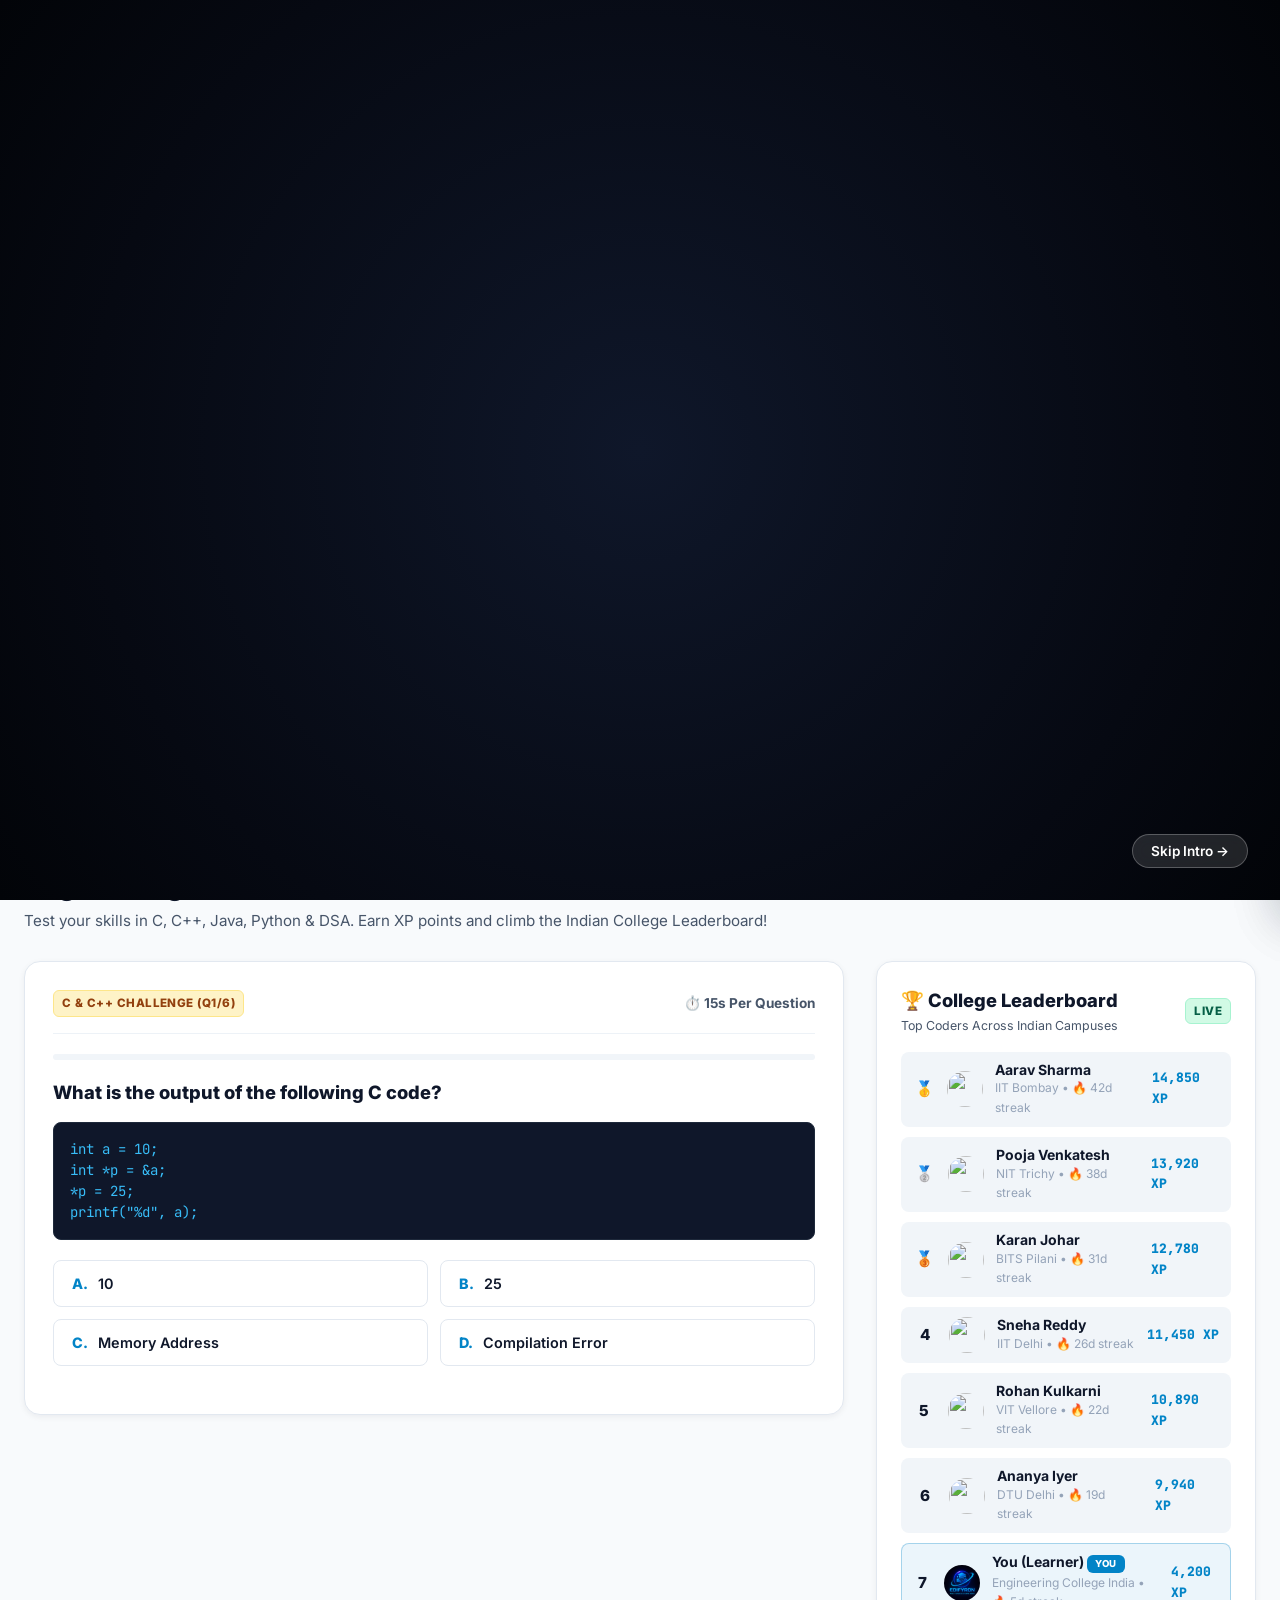
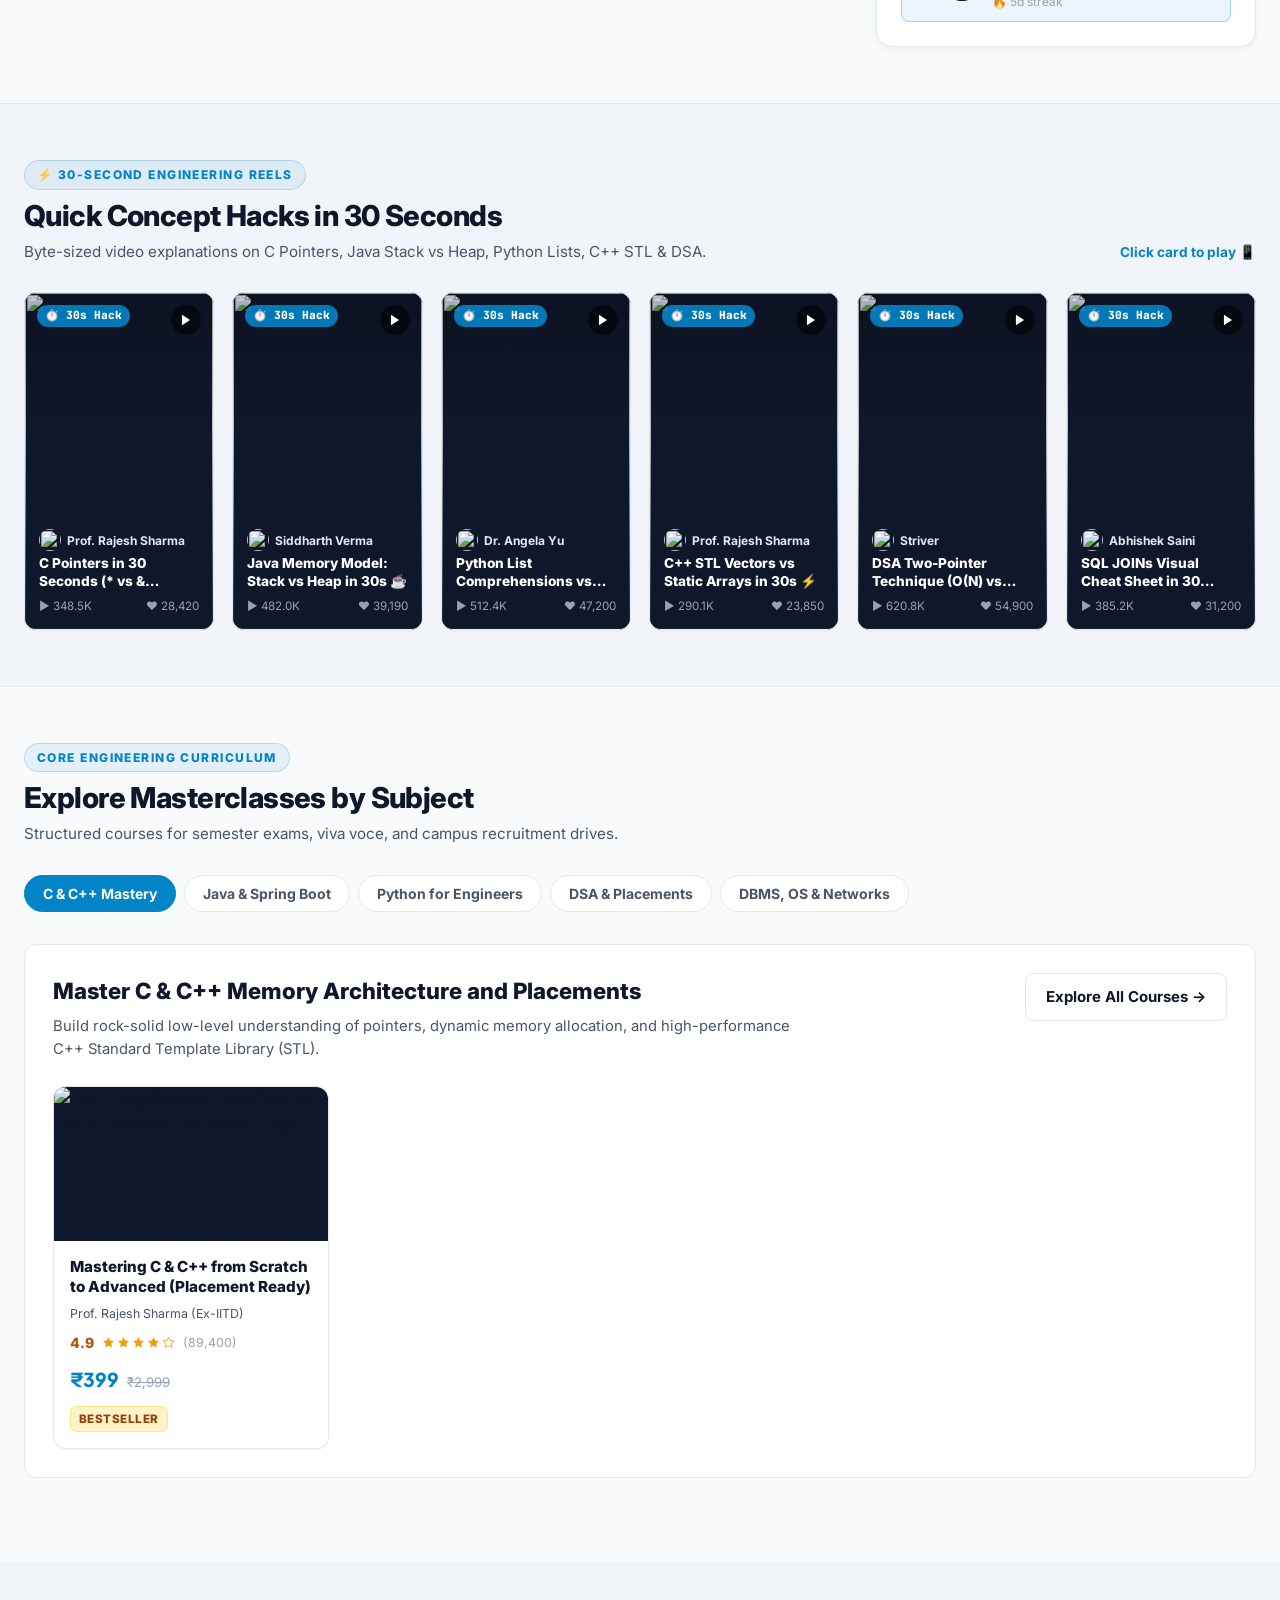
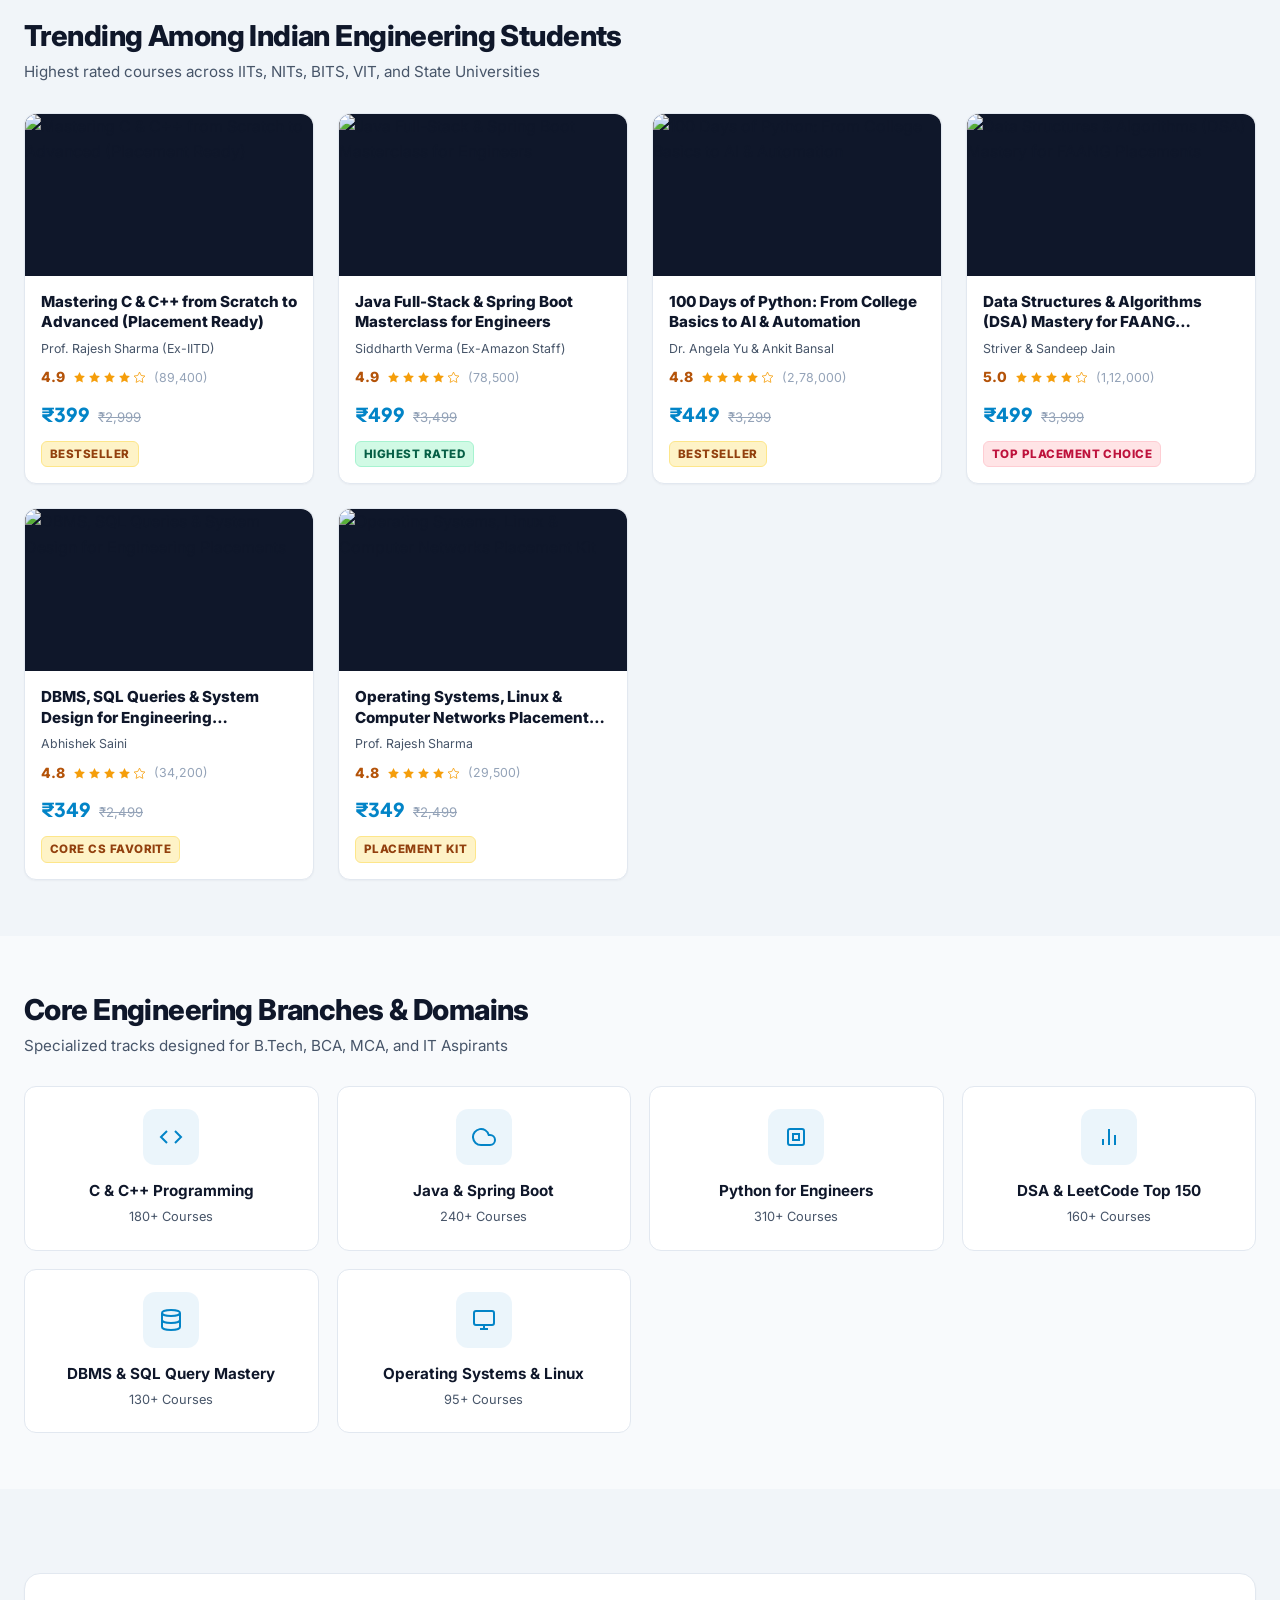
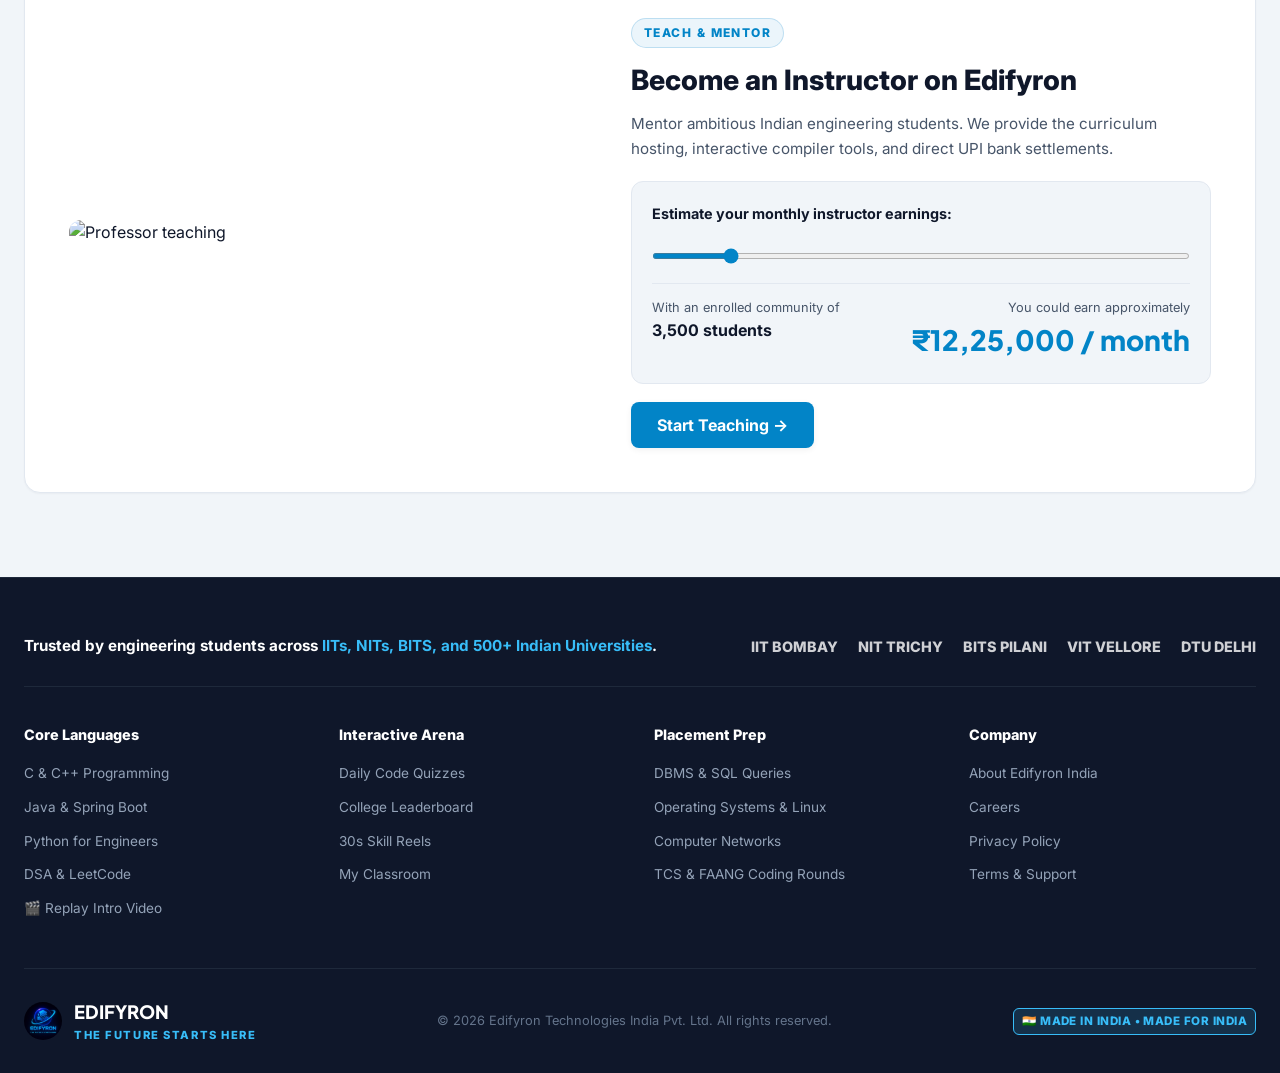
==== index.html @ 665a1222 "Initial commit: Edifyron - The Future Starts Here (Made in India)" ====
<!DOCTYPE html>
<html lang="en" data-theme="light">
<head>
  <meta charset="UTF-8">
  <meta name="viewport" content="width=device-width, initial-scale=1.0">
  <title>Edifyron - THE FUTURE STARTS HERE | India's Engineering Learning Platform</title>
  <meta name="description" content="Edifyron - Master Python, Java, C, C++, Data Structures & Algorithms, and Core CS for campus placements. THE FUTURE STARTS HERE. MADE IN INDIA - MADE FOR INDIA.">
  <link rel="icon" type="image/jpeg" href="assets/edifyron-logo.jpg">
  
  <!-- CSS Stylesheets -->
  <link rel="stylesheet" href="css/styles.css">
  <link rel="stylesheet" href="css/navbar.css">
  <link rel="stylesheet" href="css/courses.css">
</head>
<body>

  <!-- ==========================================================================
       TWO-PHASE CINEMATIC BRAND MOTION INTRO SCREEN
       Phase 1: EDIFYRON + THE FUTURE STARTS HERE
       Phase 2: MADE IN INDIA — MADE FOR INDIA (with Tricolor Aura & Chakra)
       ========================================================================== -->
  <div class="brand-motion-intro" id="brandMotionIntro">
    <div class="intro-stage-container">
      
      <!-- Phase 1: Cosmic Brand Logo Reveal (0s - 2.8s) -->
      <div class="phase-1-wrapper">
        <div class="motion-logo-sphere">
          <img src="assets/edifyron-logo.jpg" alt="Edifyron Logo" class="motion-logo-img">
        </div>
        <div class="motion-brand-text">EDIFYRON</div>
        <div class="motion-tagline">THE FUTURE STARTS HERE</div>
      </div>

      <!-- Phase 2: MADE IN INDIA - MADE FOR INDIA (2.8s - 5.5s) -->
      <div class="phase-2-wrapper">
        <div class="india-chakra-ring">
          <span class="india-flag-badge">🇮🇳</span>
        </div>
        <div class="made-in-india-title">MADE IN INDIA</div>
        <div class="made-for-india-subtitle">MADE FOR INDIA</div>
      </div>

    </div>

    <!-- Skip Button -->
    <button class="skip-intro-btn" id="skipIntroBtn">Skip Intro &rarr;</button>
  </div>

  <!-- Top Announcement Promo Bar -->
  <div class="top-promo-bar" id="topPromoBar">
    <span>🇮🇳 <strong>Engineering Student Special:</strong> Flat 50% Off on all C, C++, Java, Python &amp; DSA tracks! Code:</span>
    <span class="promo-code-pill">FUTURE50</span>
    <button class="replay-intro-btn btn-ghost btn-sm" style="color: #ffffff; font-weight: 800; text-decoration: underline; margin-left: 8px;">🎬 Replay Intro</button>
    <button class="top-promo-close" onclick="document.getElementById('topPromoBar').style.display='none'">&times;</button>
  </div>

  <!-- Header & Navigation -->
  <header class="edifyron-header">
    <div class="navbar container">
      <!-- Brand Logo & Down Tagline -->
      <a href="index.html" class="brand-logo-wrapper">
        <img src="assets/edifyron-logo.jpg" alt="Edifyron Logo" class="brand-logo-img">
        <div class="brand-text-block">
          <span class="brand-name">Edify<span>ron</span></span>
          <span class="brand-down-tagline">THE FUTURE STARTS HERE</span>
        </div>
      </a>

      <!-- Categories Mega-Menu Trigger -->
      <div class="nav-categories-wrapper">
        <button class="categories-btn btn-ghost" id="categoriesBtn">
          <span>Subjects</span>
          <svg width="14" height="14" viewBox="0 0 24 24" fill="none" stroke="currentColor" stroke-width="2"><polyline points="6 9 12 15 18 9"></polyline></svg>
        </button>

        <div class="mega-menu-dropdown" id="megaMenuDropdown">
          <ul class="mega-menu-categories-list" id="megaMenuCategoriesList"></ul>
          <div class="mega-menu-subcategories-panel" id="megaMenuSubcategoriesPanel"></div>
        </div>
      </div>

      <!-- Smart Live Search Bar -->
      <div class="nav-search-container">
        <form id="globalSearchForm">
          <div class="search-input-wrapper">
            <svg class="search-icon-svg" width="18" height="18" viewBox="0 0 24 24" fill="none" stroke="currentColor" stroke-width="2"><circle cx="11" cy="11" r="8"></circle><line x1="21" y1="21" x2="16.65" y2="16.65"></line></svg>
            <input type="text" id="globalSearchInput" class="search-input" placeholder="Search Python, Java, C, C++, DSA, DBMS, Placements..." autocomplete="off">
            <span class="search-kbd-shortcut">/</span>
          </div>
        </form>

        <div class="search-autocomplete-dropdown" id="searchAutocompleteDropdown"></div>
      </div>

      <!-- Nav Links & Quick Actions -->
      <div class="nav-actions">
        <a href="#arenaSection" class="nav-link" style="color: var(--primary); font-weight: 700;">🎮 Quiz Arena</a>
        <a href="#skillReelsSection" class="nav-link">⚡ 30s Reels</a>
        <a href="courses.html" class="nav-link">All Courses</a>
        <a href="player.html?id=c1" class="nav-link" title="My Learning Portal">My Learning</a>

        <!-- Wishlist Trigger -->
        <div class="action-btn-wrapper">
          <button class="nav-icon-btn" id="wishlistNavBtn" aria-label="View Wishlist">
            <svg width="19" height="19" viewBox="0 0 24 24" fill="none" stroke="currentColor" stroke-width="2"><path d="M20.84 4.61a5.5 5.5 0 0 0-7.78 0L12 5.67l-1.06-1.06a5.5 5.5 0 0 0-7.78 7.78l1.06 1.06L12 21.23l7.78-7.78 1.06-1.06a5.5 5.5 0 0 0 0-7.78z"></path></svg>
            <span class="counter-badge" id="wishlistCountBadge" style="display: none;">0</span>
          </button>
        </div>

        <!-- Cart Trigger -->
        <div class="action-btn-wrapper">
          <button class="nav-icon-btn" id="cartNavBtn" aria-label="View Cart">
            <svg width="19" height="19" viewBox="0 0 24 24" fill="none" stroke="currentColor" stroke-width="2"><circle cx="9" cy="21" r="1"></circle><circle cx="20" cy="21" r="1"></circle><path d="M1 1h4l2.68 13.39a2 2 0 0 0 2 1.61h9.72a2 2 0 0 0 2-1.61L23 6H6"></path></svg>
            <span class="counter-badge" id="cartCountBadge" style="display: none;">0</span>
          </button>
        </div>

        <!-- Theme Toggle -->
        <button class="nav-icon-btn" id="themeToggleBtn" aria-label="Toggle theme">
          <svg width="19" height="19" viewBox="0 0 24 24" fill="none" stroke="currentColor" stroke-width="2"><path d="M21 12.79A9 9 0 1 1 11.21 3 7 7 0 0 0 21 12.79z"></path></svg>
        </button>

        <!-- User Avatar -->
        <a href="player.html?id=c1" class="nav-avatar-btn" title="Learner Profile">
          <span>ER</span>
        </a>
      </div>
    </div>
  </header>

  <!-- Slide-out Drawers -->
  <div class="drawer-backdrop" id="drawerBackdrop"></div>
  <aside class="slide-drawer" id="cartDrawer">
    <div class="drawer-header">
      <h3 class="drawer-title">Shopping Cart (₹ INR)</h3>
      <button class="drawer-close-btn btn-ghost">&times;</button>
    </div>
    <div class="drawer-body" id="cartDrawerBody"></div>
    <div class="drawer-footer" id="cartDrawerFooter"></div>
  </aside>

  <aside class="slide-drawer" id="wishlistDrawer">
    <div class="drawer-header">
      <h3 class="drawer-title">Saved Wishlist</h3>
      <button class="drawer-close-btn btn-ghost">&times;</button>
    </div>
    <div class="drawer-body" id="wishlistDrawerBody"></div>
  </aside>

  <!-- Main Content Area -->
  <main>
    <!-- Hero Slider (Engineering Focus) -->
    <section class="hero-wrapper">
      <div class="container">
        <div class="hero-slider-container">
          
          <!-- Slide 1: Engineering Placement Flagship -->
          <div class="hero-slide active" style="background-image: url('https://images.unsplash.com/photo-1515879218367-8466d910aaa4?w=1400&auto=format&fit=crop&q=80');">
            <div class="hero-overlay"></div>
            <div class="hero-content-box">
              <div class="hero-tagline-lead">
                <span>🇮🇳</span>
                <span>MADE IN INDIA &bull; THE FUTURE STARTS HERE</span>
              </div>
              <h1 class="hero-title">Master <span>C, C++, Java &amp; Python</span> for Campus Placements</h1>
              <p class="hero-desc">Built specifically for Indian engineering students (B.Tech / BCA / MCA). Crack top product companies and service firms with deep conceptual clarity.</p>
              <div class="hero-actions">
                <a href="#skillTabsSection" class="btn btn-primary btn-lg">Explore Masterclasses (from ₹349)</a>
                <a href="#arenaSection" class="btn btn-outline btn-lg">Play Code Quizzes</a>
              </div>
            </div>
          </div>

          <!-- Slide 2: DSA & LeetCode -->
          <div class="hero-slide" style="background-image: url('https://images.unsplash.com/photo-1509228468518-180dd4864904?w=1400&auto=format&fit=crop&q=80');">
            <div class="hero-overlay"></div>
            <div class="hero-content-box">
              <div class="hero-tagline-lead">
                <span>⚡</span>
                <span>DATA STRUCTURES &amp; ALGORITHMS</span>
              </div>
              <h2 class="hero-title">Crack <span>DSA Coding Rounds</span> with LeetCode Top 150</h2>
              <p class="hero-desc">Master Two Pointers, Dynamic Programming, Trees &amp; Graphs in C++ and Java with step-by-step visualizations.</p>
              <div class="hero-actions">
                <a href="course-details.html?id=c4" class="btn btn-primary btn-lg">View DSA Masterclass &rarr;</a>
                <a href="courses.html?category=dsa-placements" class="btn btn-outline btn-lg">All DSA Tracks</a>
              </div>
            </div>
          </div>

          <!-- Slide 3: Java & Spring Boot -->
          <div class="hero-slide" style="background-image: url('https://images.unsplash.com/photo-1517694712202-14dd9538aa97?w=1400&auto=format&fit=crop&q=80');">
            <div class="hero-overlay"></div>
            <div class="hero-content-box">
              <div class="hero-tagline-lead">
                <span>☕</span>
                <span>ENTERPRISE BACKEND ENGINEERING</span>
              </div>
              <h2 class="hero-title">Build High-Scale <span>Java &amp; Spring Boot</span> Systems</h2>
              <p class="hero-desc">JVM architecture, multithreading, REST APIs, JPA and Microservices for backend developer placement drives.</p>
              <div class="hero-actions">
                <a href="course-details.html?id=c2" class="btn btn-primary btn-lg">Java Masterclass &rarr;</a>
                <a href="courses.html?category=programming" class="btn btn-outline btn-lg">All Programming</a>
              </div>
            </div>
          </div>

          <!-- Navigation Controls -->
          <button class="slider-btn prev" id="heroPrevBtn" aria-label="Previous Slide">
            <svg width="20" height="20" viewBox="0 0 24 24" fill="none" stroke="currentColor" stroke-width="2.5"><polyline points="15 18 9 12 15 6"></polyline></svg>
          </button>
          <button class="slider-btn next" id="heroNextBtn" aria-label="Next Slide">
            <svg width="20" height="20" viewBox="0 0 24 24" fill="none" stroke="currentColor" stroke-width="2.5"><polyline points="9 18 15 12 9 6"></polyline></svg>
          </button>

          <div class="hero-slider-dots" id="heroSliderDots"></div>
        </div>
      </div>
    </section>

    <!-- Stats Counter Strip -->
    <section class="stats-strip">
      <div class="container">
        <div class="stats-grid">
          <div>
            <div class="stat-number">500+</div>
            <div class="stat-label">Indian Engineering Colleges</div>
          </div>
          <div>
            <div class="stat-number">2.5M+</div>
            <div class="stat-label">B.Tech Students Learning</div>
          </div>
          <div>
            <div class="stat-number">₹349</div>
            <div class="stat-label">Affordable Student Pricing</div>
          </div>
          <div>
            <div class="stat-number">96%</div>
            <div class="stat-label">Placement Technical Clear Rate</div>
          </div>
        </div>
      </div>
    </section>

    <!-- ==========================================================================
         INTERACTIVE CODE ARENA: QUIZZES & LIVE COLLEGE LEADERBOARD
         ========================================================================== -->
    <section class="section" id="arenaSection">
      <div class="container">
        <div class="section-heading-group">
          <div class="brand-tagline-badge">🎮 Interactive Code Arena</div>
          <h2 class="section-title" style="margin-top: 8px;">Engineering Quizzes &amp; Live Leaderboard</h2>
          <p class="section-subtitle">Test your skills in C, C++, Java, Python &amp; DSA. Earn XP points and climb the Indian College Leaderboard!</p>
        </div>

        <div class="arena-grid-split">
          <!-- Left: Interactive Quiz Card -->
          <div class="quiz-card-box">
            <div class="quiz-header-strip">
              <span class="badge badge-bestseller" id="quizTopicBadge">C &amp; C++ Challenge</span>
              <div style="font-size: 0.85rem; font-weight: 700; color: var(--text-secondary);">
                ⏱️ 15s Per Question
              </div>
            </div>

            <!-- 15-Second Timer Bar -->
            <div class="quiz-timer-bar-track">
              <div class="quiz-timer-bar-fill" id="quizTimerBarFill"></div>
            </div>

            <h3 class="quiz-question-title" id="quizQuestionTitle">Loading question...</h3>
            
            <pre class="quiz-code-block" id="quizCodeBlock" style="display: none;"></pre>

            <div class="quiz-options-grid" id="quizOptionsGrid"></div>

            <div class="quiz-feedback-box" id="quizFeedbackBox"></div>

            <button class="btn btn-primary" id="quizNextBtn" style="display: none; width: 100%;">
              Next Challenge Question &rarr;
            </button>
          </div>

          <!-- Right: College Leaderboard -->
          <div class="leaderboard-card-box">
            <div class="leaderboard-header">
              <div>
                <h3 style="font-size: 1.15rem; font-weight: 800;">🏆 College Leaderboard</h3>
                <div style="font-size: 0.775rem; color: var(--text-secondary);">Top Coders Across Indian Campuses</div>
              </div>
              <span class="badge badge-highest-rated">LIVE</span>
            </div>

            <ul class="leaderboard-list" id="collegeLeaderboardList"></ul>
          </div>
        </div>
      </div>
    </section>

    <!-- ==========================================================================
         30-SECOND ENGINEERING SKILL REELS & SHORTS
         ========================================================================== -->
    <section class="section reels-section-wrapper" id="skillReelsSection">
      <div class="container">
        <div class="section-heading-group" style="display: flex; justify-content: space-between; align-items: flex-end; flex-wrap: wrap; gap: 16px;">
          <div>
            <div class="brand-tagline-badge">⚡ 30-Second Engineering Reels</div>
            <h2 class="section-title" style="margin-top: 8px;">Quick Concept Hacks in 30 Seconds</h2>
            <p class="section-subtitle">Byte-sized video explanations on C Pointers, Java Stack vs Heap, Python Lists, C++ STL &amp; DSA.</p>
          </div>
          <span style="font-size: 0.85rem; color: var(--primary); font-weight: 700;">Click card to play 📱</span>
        </div>

        <div class="reels-grid-track" id="skillReelsGrid"></div>
      </div>
    </section>

    <!-- Tabbed Engineering Courses Section -->
    <section class="section" id="skillTabsSection">
      <div class="container">
        <div class="section-heading-group">
          <div class="brand-tagline-badge">Core Engineering Curriculum</div>
          <h2 class="section-title" style="margin-top: 8px;">Explore Masterclasses by Subject</h2>
          <p class="section-subtitle">Structured courses for semester exams, viva voce, and campus recruitment drives.</p>
        </div>

        <!-- Subject Tabs -->
        <nav class="skills-tab-nav" aria-label="Subject Topics">
          <button class="skill-tab-btn active" data-skill="c-cpp">C &amp; C++ Mastery</button>
          <button class="skill-tab-btn" data-skill="java">Java &amp; Spring Boot</button>
          <button class="skill-tab-btn" data-skill="python">Python for Engineers</button>
          <button class="skill-tab-btn" data-skill="dsa">DSA &amp; Placements</button>
          <button class="skill-tab-btn" data-skill="core-cs">DBMS, OS &amp; Networks</button>
        </nav>

        <!-- Subject Box Container -->
        <div class="skill-box-info">
          <div class="skill-box-header">
            <div>
              <h3 class="skill-box-title" id="skillBoxTitle">Master C &amp; C++ Memory Architecture</h3>
              <p class="skill-box-desc" id="skillBoxDesc">Build rock-solid low-level understanding of pointers, dynamic memory allocation, and STL.</p>
            </div>
            <a href="courses.html?q=c-cpp" class="btn btn-outline" id="skillExploreBtn">Explore All Courses &rarr;</a>
          </div>

          <div class="courses-carousel-track" id="tabCoursesGrid"></div>
        </div>
      </div>
    </section>

    <!-- Top Recommendations Grid -->
    <section class="section" style="background-color: var(--bg-subtle);">
      <div class="container">
        <div class="section-heading-group">
          <h2 class="section-title">Trending Among Indian Engineering Students</h2>
          <p class="section-subtitle">Highest rated courses across IITs, NITs, BITS, VIT, and State Universities</p>
        </div>
        <div class="courses-carousel-track" id="studentsViewingGrid"></div>
      </div>
    </section>

    <!-- Bento Categories Section -->
    <section class="section">
      <div class="container">
        <div class="section-heading-group">
          <h2 class="section-title">Core Engineering Branches &amp; Domains</h2>
          <p class="section-subtitle">Specialized tracks designed for B.Tech, BCA, MCA, and IT Aspirants</p>
        </div>
        <div class="category-bento-grid" id="topCategoriesBentoGrid"></div>
      </div>
    </section>

    <!-- Teach on Edifyron & INR Earnings Calculator -->
    <section class="section" id="teachSection" style="background-color: var(--bg-subtle);">
      <div class="container">
        <div class="cta-banner">
          <div class="cta-banner-image">
            <img src="https://images.unsplash.com/photo-1573496359142-b8d87734a5a2?w=600&auto=format&fit=crop&q=80" alt="Professor teaching">
          </div>
          <div class="cta-banner-content">
            <div class="brand-tagline-badge" style="margin-bottom: 10px;">Teach &amp; Mentor</div>
            <h2 class="cta-banner-title">Become an Instructor on Edifyron</h2>
            <p class="cta-banner-desc">Mentor ambitious Indian engineering students. We provide the curriculum hosting, interactive compiler tools, and direct UPI bank settlements.</p>
            
            <div class="earnings-calc-box">
              <div style="font-weight: 700; font-size: 0.9rem;">Estimate your monthly instructor earnings:</div>
              <div class="calc-range-wrapper">
                <input type="range" id="studentsCountSlider" class="calc-slider" min="100" max="25000" step="100" value="3500">
              </div>
              <div class="calc-result-display">
                <div>
                  <div style="font-size: 0.8rem; color: var(--text-secondary);">With an enrolled community of</div>
                  <strong id="studentsCountDisplay" style="font-size: 1rem; color: var(--text-main);">3,500 students</strong>
                </div>
                <div style="text-align: right;">
                  <div style="font-size: 0.8rem; color: var(--text-secondary);">You could earn approximately</div>
                  <div class="calc-amount" id="monthlyEarningsDisplay">₹12,25,000 / mo</div>
                </div>
              </div>
            </div>

            <button class="btn btn-primary btn-lg" style="margin-top: 18px;" onclick="store.showToast('Instructor application portal opened! Welcome to Edifyron.', 'success')">Start Teaching &rarr;</button>
          </div>
        </div>
      </div>
    </section>
  </main>

  <!-- ==========================================================================
       FULLSCREEN 9:16 SHORTS VIEWER MODAL
       ========================================================================== -->
  <div class="reel-viewer-modal" id="reelViewerModal">
    <div class="reel-player-container-916">
      <video id="fullscreenReelVideo" class="reel-video-element" loop playsinline></video>

      <!-- Top Overlay Controls -->
      <div style="position: absolute; top: 14px; left: 14px; right: 14px; display: flex; justify-content: space-between; align-items: center; z-index: 10;">
        <span class="badge" style="background: rgba(2, 132, 199, 0.7); color: #ffffff;">⚡ 30s Engineering Hack</span>
        <div style="display: flex; gap: 8px;">
          <button class="btn-ghost" id="reelMuteBtn" style="color: #ffffff; background: rgba(0,0,0,0.5); width: 34px; height: 34px; border-radius: var(--radius-full); display: flex; align-items: center; justify-content: center;">
            <svg width="16" height="16" viewBox="0 0 24 24" fill="none" stroke="currentColor" stroke-width="2"><polygon points="11 5 6 9 2 9 2 15 6 15 11 19 11 5"></polygon><path d="M19.07 4.93a10 10 0 0 1 0 14.14M15.54 8.46a5 5 0 0 1 0 7.07"></path></svg>
          </button>
          <button class="btn-ghost" id="closeReelModalBtn" style="color: #ffffff; background: rgba(0,0,0,0.5); width: 34px; height: 34px; border-radius: var(--radius-full); font-size: 1.3rem; line-height: 1;">&times;</button>
        </div>
      </div>

      <!-- Right Action Rail -->
      <div class="reel-actions-rail">
        <button class="reel-action-btn" id="reelLikeBtn">
          <svg width="20" height="20" viewBox="0 0 24 24" fill="currentColor"><path d="M20.84 4.61a5.5 5.5 0 0 0-7.78 0L12 5.67l-1.06-1.06a5.5 5.5 0 0 0-7.78 7.78l1.06 1.06L12 21.23l7.78-7.78 1.06-1.06a5.5 5.5 0 0 0 0-7.78z"></path></svg>
          <span class="reel-action-label" id="reelLikesCountDisplay">28.4K</span>
        </button>

        <button class="reel-action-btn" onclick="navigator.clipboard.writeText(window.location.href); store.showToast('Reel link copied!', 'success');">
          <svg width="18" height="18" viewBox="0 0 24 24" fill="none" stroke="currentColor" stroke-width="2"><circle cx="18" cy="5" r="3"></circle><circle cx="6" cy="12" r="3"></circle><circle cx="18" cy="19" r="3"></circle><line x1="8.59" y1="13.51" x2="15.42" y2="17.49"></line><line x1="15.41" y1="6.51" x2="8.59" y2="10.49"></line></svg>
          <span class="reel-action-label">Share</span>
        </button>
      </div>

      <!-- Bottom Info Overlay -->
      <div class="reel-card-info-bottom" style="padding: 16px; z-index: 10; background: linear-gradient(0deg, rgba(0,0,0,0.9) 0%, transparent 100%);">
        <div class="reel-creator-strip" style="margin-bottom: 4px;">
          <img src="" id="modalReelCreatorAvatar" class="reel-creator-pic" alt="">
          <div>
            <div id="modalReelCreatorName" style="font-weight: 800; font-size: 0.8rem; color: #ffffff;">Instructor</div>
            <div id="modalReelCreatorHandle" style="font-size: 0.7rem; color: #38bdf8;">@handle</div>
          </div>
        </div>
        <h3 id="modalReelTitle" style="font-size: 0.9rem; font-weight: 800; color: #ffffff; margin-bottom: 4px;"></h3>
        <p id="modalReelDesc" style="font-size: 0.775rem; color: #cbd5e1; line-height: 1.35; margin-bottom: 10px;"></p>
        
        <a href="" id="modalReelRelatedCourseBtn" class="btn btn-primary btn-sm" style="width: 100%;">
          🎓 View Full Masterclass &rarr;
        </a>
      </div>

      <!-- Up / Down Navigation Arrows -->
      <div class="reel-navigation-buttons">
        <button class="reel-nav-btn" id="prevReelBtn" title="Previous Reel (Up Arrow)">
          <svg width="20" height="20" viewBox="0 0 24 24" fill="none" stroke="currentColor" stroke-width="2.5"><polyline points="18 15 12 9 6 15"></polyline></svg>
        </button>
        <button class="reel-nav-btn" id="nextReelBtn" title="Next Reel (Down Arrow)">
          <svg width="20" height="20" viewBox="0 0 24 24" fill="none" stroke="currentColor" stroke-width="2.5"><polyline points="6 9 12 15 18 9"></polyline></svg>
        </button>
      </div>
    </div>
  </div>

  <!-- UPI Checkout Modal -->
  <div class="modal-overlay" id="checkoutModal">
    <div class="modal-card">
      <div class="modal-header">
        <h3 class="modal-title">Secure Checkout (UPI &amp; Cards)</h3>
        <button class="modal-close-btn">&times;</button>
      </div>
      <div class="modal-body">
        <div style="background-color: var(--bg-subtle); padding: 14px; border-radius: var(--radius-sm); border: 1px solid var(--border-color); margin-bottom: 16px;">
          <h4 style="font-size: 0.9rem; font-weight: 800; margin-bottom: 8px; color: var(--primary);">Order Summary (INR)</h4>
          <div id="checkoutModalItems"></div>
          <div id="checkoutModalTotal"></div>
        </div>

        <form id="checkoutForm">
          <div class="form-group">
            <label class="form-label">Payment Method</label>
            <div style="display: grid; grid-template-columns: repeat(3, 1fr); gap: 8px; margin-bottom: 12px;">
              <button type="button" class="btn btn-outline btn-sm active" style="border-color: var(--primary); background-color: var(--primary-light); color: var(--primary); font-weight: 800;">⚡ UPI (GPay/PhonePe)</button>
              <button type="button" class="btn btn-outline btn-sm">💳 Cards</button>
              <button type="button" class="btn btn-outline btn-sm">🏦 NetBanking</button>
            </div>
          </div>

          <div class="form-group">
            <label class="form-label" for="upiIdInput">UPI ID / VPA</label>
            <input type="text" id="upiIdInput" class="form-input" placeholder="e.g. yourname@okhdfcbank" required value="engineer@okaxis">
          </div>

          <button type="submit" class="btn btn-primary btn-lg" style="width: 100%;">
            Pay with UPI &amp; Enroll Immediately &rarr;
          </button>
        </form>
      </div>
    </div>
  </div>

  <!-- Footer with Official Brand Logo -->
  <footer class="edifyron-footer">
    <div class="container">
      <div class="footer-top-strip">
        <div style="font-weight: 700; font-size: 0.95rem;">
          Trusted by engineering students across <span style="color: #38bdf8;">IITs, NITs, BITS, and 500+ Indian Universities</span>.
        </div>
        <div style="display: flex; gap: 20px; opacity: 0.8; align-items: center; font-size: 0.9rem; font-weight: 800;">
          <span>IIT BOMBAY</span>
          <span>NIT TRICHY</span>
          <span>BITS PILANI</span>
          <span>VIT VELLORE</span>
          <span>DTU DELHI</span>
        </div>
      </div>

      <div class="footer-nav-grid">
        <div>
          <h4 class="footer-col-title">Core Languages</h4>
          <ul class="footer-links-list">
            <li><a href="courses.html?category=programming&sub=c-cpp" class="footer-link">C &amp; C++ Programming</a></li>
            <li><a href="courses.html?category=programming&sub=java" class="footer-link">Java &amp; Spring Boot</a></li>
            <li><a href="courses.html?category=programming&sub=python" class="footer-link">Python for Engineers</a></li>
            <li><a href="courses.html?category=dsa-placements" class="footer-link">DSA &amp; LeetCode</a></li>
            <li><a href="#" class="footer-link replay-intro-btn">🎬 Replay Intro Video</a></li>
          </ul>
        </div>

        <div>
          <h4 class="footer-col-title">Interactive Arena</h4>
          <ul class="footer-links-list">
            <li><a href="#arenaSection" class="footer-link">Daily Code Quizzes</a></li>
            <li><a href="#arenaSection" class="footer-link">College Leaderboard</a></li>
            <li><a href="#skillReelsSection" class="footer-link">30s Skill Reels</a></li>
            <li><a href="player.html?id=c1" class="footer-link">My Classroom</a></li>
          </ul>
        </div>

        <div>
          <h4 class="footer-col-title">Placement Prep</h4>
          <ul class="footer-links-list">
            <li><a href="courses.html?category=core-cs&sub=dbms" class="footer-link">DBMS &amp; SQL Queries</a></li>
            <li><a href="courses.html?category=core-cs&sub=os" class="footer-link">Operating Systems &amp; Linux</a></li>
            <li><a href="courses.html?category=core-cs" class="footer-link">Computer Networks</a></li>
            <li><a href="courses.html" class="footer-link">TCS &amp; FAANG Coding Rounds</a></li>
          </ul>
        </div>

        <div>
          <h4 class="footer-col-title">Company</h4>
          <ul class="footer-links-list">
            <li><a href="#" class="footer-link">About Edifyron India</a></li>
            <li><a href="#" class="footer-link">Careers</a></li>
            <li><a href="#" class="footer-link">Privacy Policy</a></li>
            <li><a href="#" class="footer-link">Terms &amp; Support</a></li>
          </ul>
        </div>
      </div>

      <div class="footer-bottom-bar">
        <div class="footer-logo-brand">
          <img src="assets/edifyron-logo.jpg" alt="Edifyron Logo" class="footer-logo-img">
          <div>
            <div style="font-size: 1.15rem; font-weight: 900; font-family: var(--font-heading);">EDIFYRON</div>
            <div class="footer-tagline">THE FUTURE STARTS HERE</div>
          </div>
        </div>

        <div class="footer-copyright">
          &copy; 2026 Edifyron Technologies India Pvt. Ltd. All rights reserved.
        </div>

        <div>
          <span class="badge" style="background: rgba(56, 189, 248, 0.15); border: 1px solid #38bdf8; color: #38bdf8;">🇮🇳 MADE IN INDIA &bull; MADE FOR INDIA</span>
        </div>
      </div>
    </div>
  </footer>

  <!-- Scripts -->
  <script src="js/data.js"></script>
  <script src="js/store.js"></script>
  <script src="js/app.js"></script>
</body>
</html>
---- css/styles.css ----
/* ==========================================================================
   EDIFYRON - CLEAN, BRIGHT & AESTHETIC DESIGN SYSTEM (ENGINEERING EDITION)
   Branding: Edifyron - "THE FUTURE STARTS HERE" & "MADE IN INDIA - MADE FOR INDIA"
   ========================================================================== */

@import url('https://fonts.googleapis.com/css2?family=Plus+Jakarta+Sans:wght@400;500;600;700;800;900&family=Inter:wght@300;400;500;600;700&family=JetBrains+Mono:wght@400;500;600;700&display=swap');

:root {
  /* Vibrant Electric Cyan & Royal Blue Accents Matching the Planetary Logo */
  --primary: #0284c7;
  --primary-hover: #0369a1;
  --primary-light: rgba(2, 132, 199, 0.08);
  --primary-dark: #075985;
  
  --brand-cyan: #00d2ff;
  --brand-blue: #2563eb;
  --brand-saffron: #ff9933;
  --brand-green: #138808;

  --accent-gold: #f59e0b;
  --accent-green: #10b981;
  --accent-red: #ef4444;

  /* Clean, Bright, Uncluttered Base */
  --bg-body: #f8fafc;
  --bg-surface: #ffffff;
  --bg-subtle: #f1f5f9;
  --bg-card: #ffffff;
  --bg-hover: #f8fafc;
  
  --border-color: #e2e8f0;
  --border-subtle: #edf2f7;
  --border-focus: #0284c7;

  --text-main: #0f172a;
  --text-secondary: #475569;
  --text-muted: #94a3b8;
  --text-inverse: #ffffff;

  /* Elevation & Shadows (Crisp & Subtle) */
  --shadow-xs: 0 1px 2px rgba(15, 23, 42, 0.04);
  --shadow-sm: 0 2px 6px rgba(15, 23, 42, 0.06);
  --shadow-md: 0 4px 16px rgba(15, 23, 42, 0.08);
  --shadow-lg: 0 12px 32px rgba(15, 23, 42, 0.1);
  --shadow-popover: 0 20px 48px rgba(15, 23, 42, 0.16);

  /* Radius & Spacing */
  --radius-xs: 6px;
  --radius-sm: 8px;
  --radius-md: 12px;
  --radius-lg: 16px;
  --radius-xl: 20px;
  --radius-full: 9999px;

  --max-width: 1280px;
  --header-height: 72px;
  --font-heading: 'Plus Jakarta Sans', -apple-system, sans-serif;
  --font-body: 'Inter', -apple-system, sans-serif;
  --font-mono: 'JetBrains Mono', monospace;

  --transition-fast: 150ms cubic-bezier(0.4, 0, 0.2, 1);
  --transition-normal: 250ms cubic-bezier(0.4, 0, 0.2, 1);
  --transition-bounce: 350ms cubic-bezier(0.34, 1.56, 0.64, 1);
}

/* Dark Mode Theme Option */
[data-theme="dark"] {
  --bg-body: #0b1120;
  --bg-surface: #0f172a;
  --bg-subtle: #1e293b;
  --bg-card: #0f172a;
  --bg-hover: #1e293b;

  --border-color: #334155;
  --border-subtle: #1e293b;
  --border-focus: #38bdf8;

  --text-main: #f8fafc;
  --text-secondary: #94a3b8;
  --text-muted: #64748b;
  --text-inverse: #020617;

  --primary: #38bdf8;
  --primary-hover: #7dd3fc;
  --primary-light: rgba(56, 189, 248, 0.12);
  --shadow-md: 0 4px 16px rgba(0, 0, 0, 0.4);
}

/* --- Base & Reset --- */
*, *::before, *::after {
  box-sizing: border-box;
  margin: 0;
  padding: 0;
}

html {
  font-size: 16px;
  scroll-behavior: smooth;
  -webkit-font-smoothing: antialiased;
}

body {
  font-family: var(--font-body);
  background-color: var(--bg-body);
  color: var(--text-main);
  line-height: 1.6;
  min-height: 100vh;
  overflow-x: hidden;
}

img, video, svg {
  display: block;
  max-width: 100%;
}

a {
  color: inherit;
  text-decoration: none;
  transition: color var(--transition-fast);
}

button, input, select, textarea {
  font-family: inherit;
  font-size: inherit;
  color: inherit;
  border: none;
  background: none;
  outline: none;
}

button { cursor: pointer; }

/* --- Containers & Sections (Neat, Airy & Clutter-Free) --- */
.container {
  max-width: var(--max-width);
  margin-left: auto;
  margin-right: auto;
  padding-left: 24px;
  padding-right: 24px;
}

.section {
  padding: 56px 0;
}

.section-heading-group {
  margin-bottom: 28px;
}

.section-title {
  font-size: 1.8rem;
  font-weight: 800;
  letter-spacing: -0.02em;
  color: var(--text-main);
  line-height: 1.25;
}

.section-subtitle {
  font-size: 0.95rem;
  color: var(--text-secondary);
  margin-top: 6px;
}

.brand-tagline-badge {
  display: inline-flex;
  align-items: center;
  gap: 8px;
  background-color: var(--primary-light);
  border: 1px solid rgba(2, 132, 199, 0.2);
  color: var(--primary);
  font-weight: 800;
  font-size: 0.75rem;
  letter-spacing: 0.12em;
  text-transform: uppercase;
  padding: 4px 12px;
  border-radius: var(--radius-full);
}

/* ==========================================================================
   TWO-PHASE CINEMATIC MOTION INTRO OVERLAY
   Phase 1: Edifyron + Tagline -> Phase 2: MADE IN INDIA - MADE FOR INDIA
   ========================================================================== */
.brand-motion-intro {
  position: fixed;
  inset: 0;
  background: radial-gradient(circle at center, #0f172a 0%, #060912 70%, #020408 100%);
  z-index: 99999;
  display: flex;
  flex-direction: column;
  align-items: center;
  justify-content: center;
  overflow: hidden;
  transition: opacity 700ms ease, visibility 700ms ease;
}

.brand-motion-intro.hidden {
  opacity: 0;
  visibility: hidden;
  pointer-events: none;
}

.intro-stage-container {
  display: flex;
  flex-direction: column;
  align-items: center;
  justify-content: center;
  text-align: center;
  position: relative;
  width: 100%;
  max-width: 800px;
}

/* Phase 1 Elements (0s - 2.8s) */
.phase-1-wrapper {
  display: flex;
  flex-direction: column;
  align-items: center;
  animation: phase1FadeOut 0.5s 2.7s forwards;
}

.motion-logo-sphere {
  width: 130px;
  height: 130px;
  border-radius: var(--radius-full);
  box-shadow: 0 0 60px rgba(0, 210, 255, 0.6), 0 0 100px rgba(37, 99, 235, 0.4);
  position: relative;
  animation: logoPulseGrow 2s cubic-bezier(0.16, 1, 0.3, 1) forwards;
}

.motion-logo-img {
  width: 100%;
  height: 100%;
  border-radius: var(--radius-full);
  object-fit: cover;
}

.motion-brand-text {
  font-family: var(--font-heading);
  font-size: 3.2rem;
  font-weight: 900;
  letter-spacing: 0.1em;
  text-transform: uppercase;
  background: linear-gradient(180deg, #ffffff 0%, #38bdf8 60%, #0284c7 100%);
  -webkit-background-clip: text;
  -webkit-text-fill-color: transparent;
  margin-top: 20px;
  opacity: 0;
  transform: translateY(16px);
  animation: textReveal 1.4s 0.4s cubic-bezier(0.16, 1, 0.3, 1) forwards;
}

.motion-tagline {
  font-family: var(--font-heading);
  font-size: 1.05rem;
  font-weight: 800;
  letter-spacing: 0.3em;
  text-transform: uppercase;
  color: #00f0ff;
  text-shadow: 0 0 20px rgba(0, 240, 255, 0.7);
  margin-top: 10px;
  opacity: 0;
  animation: taglineReveal 1.5s 0.9s cubic-bezier(0.16, 1, 0.3, 1) forwards;
}

/* Phase 2: MADE IN INDIA - MADE FOR INDIA (2.8s - 5.5s) */
.phase-2-wrapper {
  position: absolute;
  inset: 0;
  display: flex;
  flex-direction: column;
  align-items: center;
  justify-content: center;
  opacity: 0;
  pointer-events: none;
  animation: phase2Reveal 2.8s 2.8s forwards;
}

.india-chakra-ring {
  width: 110px;
  height: 110px;
  border-radius: var(--radius-full);
  border: 3px dashed #00f0ff;
  box-shadow: 0 0 40px rgba(0, 240, 255, 0.5), inset 0 0 30px rgba(255, 153, 51, 0.3);
  display: flex;
  align-items: center;
  justify-content: center;
  margin-bottom: 20px;
  animation: spinChakra 12s linear infinite;
}

.india-flag-badge {
  font-size: 2.2rem;
}

@keyframes spinChakra {
  0% { transform: rotate(0deg); }
  100% { transform: rotate(360deg); }
}

.made-in-india-title {
  font-family: var(--font-heading);
  font-size: 2.8rem;
  font-weight: 900;
  letter-spacing: 0.14em;
  text-transform: uppercase;
  background: linear-gradient(90deg, #ff9933 0%, #ffffff 50%, #138808 100%);
  -webkit-background-clip: text;
  -webkit-text-fill-color: transparent;
  text-shadow: 0 0 30px rgba(255, 255, 255, 0.3);
  line-height: 1.2;
}

.made-for-india-subtitle {
  font-family: var(--font-heading);
  font-size: 1.25rem;
  font-weight: 800;
  letter-spacing: 0.28em;
  text-transform: uppercase;
  color: #38bdf8;
  margin-top: 10px;
  text-shadow: 0 0 20px rgba(56, 189, 248, 0.6);
}

@keyframes phase1FadeOut {
  0% { opacity: 1; transform: scale(1); }
  100% { opacity: 0; transform: scale(0.92); visibility: hidden; }
}

@keyframes phase2Reveal {
  0% { opacity: 0; transform: scale(0.85); }
  25% { opacity: 1; transform: scale(1); }
  85% { opacity: 1; transform: scale(1); }
  100% { opacity: 0; transform: scale(1.05); }
}

@keyframes logoPulseGrow {
  0% { transform: scale(0.4) rotate(-10deg); opacity: 0; }
  60% { transform: scale(1.08) rotate(0deg); opacity: 1; }
  100% { transform: scale(1) rotate(0deg); opacity: 1; }
}

@keyframes textReveal {
  0% { opacity: 0; transform: translateY(16px); }
  100% { opacity: 1; transform: translateY(0); }
}

@keyframes taglineReveal {
  0% { opacity: 0; letter-spacing: 0.1em; }
  100% { opacity: 1; letter-spacing: 0.3em; }
}

.skip-intro-btn {
  position: absolute;
  bottom: 32px;
  right: 32px;
  background: rgba(255, 255, 255, 0.12);
  border: 1px solid rgba(255, 255, 255, 0.25);
  color: #ffffff;
  padding: 8px 18px;
  border-radius: var(--radius-full);
  font-size: 0.85rem;
  font-weight: 600;
  backdrop-filter: blur(8px);
  transition: all var(--transition-fast);
}

.skip-intro-btn:hover {
  background: rgba(0, 210, 255, 0.25);
  border-color: #00d2ff;
}

/* --- Buttons --- */
.btn {
  display: inline-flex;
  align-items: center;
  justify-content: center;
  gap: 8px;
  padding: 11px 20px;
  font-size: 0.9375rem;
  font-weight: 700;
  border-radius: var(--radius-sm);
  transition: all var(--transition-fast);
  text-align: center;
  white-space: nowrap;
}

.btn-sm {
  padding: 7px 14px;
  font-size: 0.85rem;
}

.btn-lg {
  padding: 13px 26px;
  font-size: 1rem;
}

.btn-primary {
  background-color: var(--primary);
  color: #ffffff;
  box-shadow: var(--shadow-sm);
}

.btn-primary:hover {
  background-color: var(--primary-hover);
  transform: translateY(-1px);
  box-shadow: var(--shadow-md);
}

.btn-outline {
  background: transparent;
  color: var(--text-main);
  border: 1px solid var(--border-color);
}

.btn-outline:hover {
  background: var(--bg-subtle);
  border-color: var(--primary);
  color: var(--primary);
}

.btn-outline-primary {
  background: transparent;
  color: var(--primary);
  border: 1px solid var(--primary);
}

.btn-outline-primary:hover {
  background: var(--primary-light);
}

.btn-ghost {
  background: transparent;
  color: var(--text-main);
}

.btn-ghost:hover {
  background: var(--bg-hover);
  color: var(--primary);
}

/* --- Badges --- */
.badge {
  display: inline-flex;
  align-items: center;
  padding: 3px 8px;
  font-size: 0.725rem;
  font-weight: 800;
  border-radius: var(--radius-xs);
  text-transform: uppercase;
  letter-spacing: 0.04em;
}

.badge-bestseller {
  background: #fef3c7;
  color: #92400e;
  border: 1px solid #fde68a;
}

.badge-hot {
  background: #ffe4e6;
  color: #be123c;
  border: 1px solid #fecdd3;
}

.badge-highest-rated {
  background: #d1fae5;
  color: #065f46;
  border: 1px solid #a7f3d0;
}

/* ==========================================================================
   INTERACTIVE ENGINEERING CODE ARENA: QUIZZES, GAMES & LIVE LEADERBOARD
   ========================================================================== */
.arena-grid-split {
  display: grid;
  grid-template-columns: 1fr 380px;
  gap: 32px;
  align-items: start;
}

/* Quiz Card Container */
.quiz-card-box {
  background: var(--bg-card);
  border: 1px solid var(--border-color);
  border-radius: var(--radius-lg);
  padding: 28px;
  box-shadow: var(--shadow-sm);
}

.quiz-header-strip {
  display: flex;
  align-items: center;
  justify-content: space-between;
  margin-bottom: 20px;
  padding-bottom: 16px;
  border-bottom: 1px solid var(--border-subtle);
}

.quiz-timer-bar-track {
  width: 100%;
  height: 6px;
  background: var(--bg-subtle);
  border-radius: var(--radius-full);
  overflow: hidden;
  margin-bottom: 20px;
}

.quiz-timer-bar-fill {
  height: 100%;
  background: linear-gradient(90deg, #10b981 0%, #f59e0b 70%, #ef4444 100%);
  width: 100%;
  transition: width 1s linear;
}

.quiz-question-title {
  font-size: 1.15rem;
  font-weight: 800;
  margin-bottom: 16px;
  line-height: 1.4;
}

.quiz-code-block {
  background: #0f172a;
  color: #38bdf8;
  font-family: var(--font-mono);
  font-size: 0.875rem;
  padding: 16px;
  border-radius: var(--radius-sm);
  margin-bottom: 20px;
  line-height: 1.5;
  overflow-x: auto;
  border: 1px solid #1e293b;
}

.quiz-options-grid {
  display: grid;
  grid-template-columns: 1fr 1fr;
  gap: 12px;
  margin-bottom: 20px;
}

.quiz-option-btn {
  padding: 14px 18px;
  border: 1px solid var(--border-color);
  border-radius: var(--radius-sm);
  background: var(--bg-surface);
  text-align: left;
  font-weight: 600;
  font-size: 0.9rem;
  transition: all var(--transition-fast);
  cursor: pointer;
  display: flex;
  align-items: center;
  gap: 10px;
}

.quiz-option-btn:hover {
  background: var(--bg-subtle);
  border-color: var(--primary);
}

.quiz-option-btn.correct {
  background: #d1fae5 !important;
  border-color: #10b981 !important;
  color: #065f46 !important;
}

.quiz-option-btn.wrong {
  background: #ffe4e6 !important;
  border-color: #ef4444 !important;
  color: #991b1b !important;
}

.quiz-feedback-box {
  padding: 14px 18px;
  border-radius: var(--radius-sm);
  font-size: 0.875rem;
  line-height: 1.4;
  margin-bottom: 16px;
  display: none;
}

/* College Leaderboard Sidebar Card */
.leaderboard-card-box {
  background: var(--bg-card);
  border: 1px solid var(--border-color);
  border-radius: var(--radius-lg);
  padding: 24px;
  box-shadow: var(--shadow-sm);
}

.leaderboard-header {
  display: flex;
  align-items: center;
  justify-content: space-between;
  margin-bottom: 16px;
}

.leaderboard-list {
  list-style: none;
  display: flex;
  flex-direction: column;
  gap: 10px;
}

.leaderboard-item {
  display: flex;
  align-items: center;
  gap: 12px;
  padding: 10px 12px;
  border-radius: var(--radius-sm);
  background: var(--bg-subtle);
  transition: all var(--transition-fast);
}

.leaderboard-item.is-user {
  background: var(--primary-light);
  border: 1px solid rgba(2, 132, 199, 0.3);
}

.leaderboard-rank-num {
  font-size: 0.95rem;
  font-weight: 800;
  width: 24px;
  text-align: center;
}

.leaderboard-avatar {
  width: 36px;
  height: 36px;
  border-radius: var(--radius-full);
  object-fit: cover;
}

.leaderboard-info {
  flex-grow: 1;
}

.leaderboard-name {
  font-size: 0.875rem;
  font-weight: 700;
  line-height: 1.2;
}

.leaderboard-college {
  font-size: 0.75rem;
  color: var(--text-muted);
}

.leaderboard-xp-tag {
  font-family: var(--font-mono);
  font-size: 0.8125rem;
  font-weight: 800;
  color: var(--primary);
}

/* ==========================================================================
   30-SECOND ENGINEERING SKILL REELS & SHORTS
   ========================================================================== */
.reels-section-wrapper {
  background-color: var(--bg-subtle);
  border-top: 1px solid var(--border-color);
  border-bottom: 1px solid var(--border-color);
}

.reels-grid-track {
  display: grid;
  grid-template-columns: repeat(auto-fill, minmax(190px, 1fr));
  gap: 18px;
}

.reel-card-vertical {
  position: relative;
  aspect-ratio: 9 / 16;
  border-radius: var(--radius-md);
  overflow: hidden;
  background-color: #0f172a;
  border: 1px solid var(--border-color);
  cursor: pointer;
  transition: transform var(--transition-fast), box-shadow var(--transition-fast);
  box-shadow: var(--shadow-xs);
}

.reel-card-vertical:hover {
  transform: translateY(-4px);
  box-shadow: var(--shadow-lg);
  border-color: var(--primary);
}

.reel-poster-thumb {
  position: absolute;
  inset: 0;
  width: 100%;
  height: 100%;
  object-fit: cover;
}

.reel-card-overlay-gradient {
  position: absolute;
  inset: 0;
  background: linear-gradient(180deg, rgba(0,0,0,0.2) 0%, transparent 40%, rgba(15, 23, 42, 0.95) 100%);
}

.reel-duration-badge {
  position: absolute;
  top: 12px;
  left: 12px;
  background: rgba(2, 132, 199, 0.9);
  color: #ffffff;
  font-family: var(--font-mono);
  font-size: 0.7rem;
  font-weight: 800;
  padding: 2px 8px;
  border-radius: var(--radius-full);
}

.reel-play-indicator {
  position: absolute;
  top: 12px;
  right: 12px;
  background: rgba(0, 0, 0, 0.6);
  color: #ffffff;
  border-radius: var(--radius-full);
  width: 30px;
  height: 30px;
  display: flex;
  align-items: center;
  justify-content: center;
}

.reel-card-info-bottom {
  position: absolute;
  bottom: 0;
  left: 0;
  right: 0;
  padding: 14px;
  display: flex;
  flex-direction: column;
  gap: 4px;
}

.reel-creator-strip {
  display: flex;
  align-items: center;
  gap: 6px;
}

.reel-creator-pic {
  width: 22px;
  height: 22px;
  border-radius: var(--radius-full);
}

.reel-creator-handle {
  font-size: 0.75rem;
  font-weight: 700;
  color: #e2e8f0;
}

.reel-card-title {
  font-size: 0.85rem;
  font-weight: 800;
  line-height: 1.3;
  color: #ffffff;
  display: -webkit-box;
  -webkit-line-clamp: 2;
  -webkit-box-orient: vertical;
  overflow: hidden;
}

.reel-stats-row {
  display: flex;
  align-items: center;
  justify-content: space-between;
  font-size: 0.725rem;
  color: #94a3b8;
  margin-top: 2px;
}

/* Fullscreen Shorts Player Modal */
.reel-viewer-modal {
  position: fixed;
  inset: 0;
  background: rgba(0, 0, 0, 0.88);
  backdrop-filter: blur(8px);
  z-index: 90000;
  display: none;
  align-items: center;
  justify-content: center;
}

.reel-viewer-modal.active { display: flex; }

.reel-player-container-916 {
  position: relative;
  width: 100%;
  max-width: 380px;
  aspect-ratio: 9 / 16;
  max-height: 90vh;
  border-radius: var(--radius-lg);
  overflow: hidden;
  background: #000000;
  box-shadow: var(--shadow-popover);
}

.reel-video-element {
  width: 100%;
  height: 100%;
  object-fit: cover;
}

.reel-actions-rail {
  position: absolute;
  right: 14px;
  bottom: 80px;
  display: flex;
  flex-direction: column;
  align-items: center;
  gap: 16px;
  z-index: 10;
}

.reel-action-btn {
  background: rgba(0, 0, 0, 0.6);
  border: 1px solid rgba(255, 255, 255, 0.2);
  color: #ffffff;
  width: 42px;
  height: 42px;
  border-radius: var(--radius-full);
  display: flex;
  flex-direction: column;
  align-items: center;
  justify-content: center;
}

.reel-action-btn.liked { color: var(--accent-red); }

.reel-action-label {
  font-size: 0.65rem;
  font-weight: 700;
  margin-top: 2px;
}

.reel-navigation-buttons {
  position: absolute;
  right: -65px;
  top: 50%;
  transform: translateY(-50%);
  display: flex;
  flex-direction: column;
  gap: 14px;
}

.reel-nav-btn {
  width: 44px;
  height: 44px;
  border-radius: var(--radius-full);
  background: rgba(15, 23, 42, 0.9);
  border: 1px solid var(--border-color);
  color: #ffffff;
  display: flex;
  align-items: center;
  justify-content: center;
}

/* --- Hero Banner (Clean, Bright, Tech Aesthetics) --- */
.hero-wrapper {
  position: relative;
  padding: 32px 0 40px;
}

.hero-slider-container {
  position: relative;
  border-radius: var(--radius-lg);
  overflow: hidden;
  box-shadow: var(--shadow-md);
  min-height: 400px;
  background-color: #0f172a;
}

.hero-slide {
  display: none;
  position: relative;
  min-height: 400px;
  align-items: center;
  background-size: cover;
  background-position: center;
}

.hero-slide.active { display: flex; }

.hero-overlay {
  position: absolute;
  inset: 0;
  background: linear-gradient(90deg, rgba(15, 23, 42, 0.95) 0%, rgba(15, 23, 42, 0.7) 60%, rgba(15, 23, 42, 0.2) 100%);
}

.hero-content-box {
  position: relative;
  z-index: 2;
  max-width: 580px;
  padding: 44px;
  color: #ffffff;
}

.hero-tagline-lead {
  color: #38bdf8;
  font-weight: 800;
  letter-spacing: 0.16em;
  text-transform: uppercase;
  font-size: 0.775rem;
  margin-bottom: 12px;
  display: flex;
  align-items: center;
  gap: 8px;
}

.hero-title {
  font-size: 2.4rem;
  font-weight: 900;
  line-height: 1.15;
  margin-bottom: 14px;
  color: #ffffff;
}

.hero-title span {
  color: #38bdf8;
}

.hero-desc {
  font-size: 0.975rem;
  line-height: 1.5;
  color: #cbd5e1;
  margin-bottom: 24px;
}

.hero-actions {
  display: flex;
  flex-wrap: wrap;
  gap: 12px;
}

.slider-btn {
  position: absolute;
  top: 50%;
  transform: translateY(-50%);
  z-index: 5;
  width: 42px;
  height: 42px;
  background-color: rgba(15, 23, 42, 0.85);
  color: #ffffff;
  border-radius: var(--radius-full);
  display: flex;
  align-items: center;
  justify-content: center;
}

.slider-btn.prev { left: 16px; }
.slider-btn.next { right: 16px; }

.hero-slider-dots {
  position: absolute;
  bottom: 18px;
  left: 50%;
  transform: translateX(-50%);
  display: flex;
  gap: 8px;
  z-index: 5;
}

.slider-dot {
  width: 8px;
  height: 8px;
  border-radius: var(--radius-full);
  background-color: rgba(255, 255, 255, 0.3);
  cursor: pointer;
}

.slider-dot.active {
  width: 24px;
  background-color: #38bdf8;
}

/* --- Brand Stats Strip --- */
.stats-strip {
  border-top: 1px solid var(--border-color);
  border-bottom: 1px solid var(--border-color);
  background-color: var(--bg-surface);
  padding: 24px 0;
}

.stats-grid {
  display: grid;
  grid-template-columns: repeat(4, 1fr);
  gap: 24px;
  text-align: center;
}

.stat-number {
  font-family: var(--font-heading);
  font-size: 1.9rem;
  font-weight: 900;
  color: var(--primary);
  line-height: 1;
  margin-bottom: 4px;
}

.stat-label {
  font-size: 0.85rem;
  color: var(--text-secondary);
  font-weight: 600;
}

/* --- Skills Tab Nav --- */
.skills-tab-nav {
  display: flex;
  gap: 8px;
  overflow-x: auto;
  padding-bottom: 8px;
  margin-bottom: 24px;
  scrollbar-width: none;
}

.skills-tab-nav::-webkit-scrollbar { display: none; }

.skill-tab-btn {
  padding: 9px 18px;
  font-weight: 700;
  font-size: 0.875rem;
  color: var(--text-secondary);
  border-radius: var(--radius-full);
  background-color: var(--bg-surface);
  border: 1px solid var(--border-color);
  transition: all var(--transition-fast);
  white-space: nowrap;
}

.skill-tab-btn:hover {
  color: var(--text-main);
  background-color: var(--bg-subtle);
}

.skill-tab-btn.active {
  background-color: var(--primary);
  color: #ffffff;
  border-color: var(--primary);
}

.skill-box-info {
  border: 1px solid var(--border-color);
  border-radius: var(--radius-md);
  padding: 28px;
  background-color: var(--bg-surface);
  margin-bottom: 28px;
}

.skill-box-header {
  display: flex;
  justify-content: space-between;
  align-items: flex-start;
  flex-wrap: wrap;
  gap: 16px;
  margin-bottom: 24px;
}

.skill-box-title {
  font-size: 1.4rem;
  font-weight: 800;
  margin-bottom: 6px;
}

.skill-box-desc {
  color: var(--text-secondary);
  max-width: 760px;
  font-size: 0.925rem;
}

/* --- Bento Category Tiles --- */
.category-bento-grid {
  display: grid;
  grid-template-columns: repeat(auto-fill, minmax(240px, 1fr));
  gap: 18px;
}

.category-tile {
  background-color: var(--bg-surface);
  border: 1px solid var(--border-color);
  border-radius: var(--radius-md);
  padding: 22px;
  display: flex;
  flex-direction: column;
  align-items: center;
  text-align: center;
  transition: all var(--transition-normal);
  cursor: pointer;
}

.category-tile:hover {
  transform: translateY(-3px);
  box-shadow: var(--shadow-md);
  border-color: var(--primary);
}

.category-icon-wrapper {
  width: 56px;
  height: 56px;
  border-radius: var(--radius-md);
  background-color: var(--primary-light);
  color: var(--primary);
  display: flex;
  align-items: center;
  justify-content: center;
  margin-bottom: 14px;
}

.category-tile-name {
  font-size: 0.95rem;
  font-weight: 700;
  margin-bottom: 4px;
}

.category-tile-count {
  font-size: 0.8rem;
  color: var(--text-secondary);
}

/* --- Banner CTA --- */
.cta-banner {
  background-color: var(--bg-surface);
  border: 1px solid var(--border-color);
  border-radius: var(--radius-lg);
  padding: 44px;
  display: flex;
  align-items: center;
  justify-content: space-between;
  gap: 36px;
  margin: 28px 0;
  box-shadow: var(--shadow-xs);
}

.cta-banner-content { max-width: 580px; }
.cta-banner-title { font-size: 1.75rem; font-weight: 800; margin-bottom: 10px; }
.cta-banner-desc { font-size: 0.95rem; color: var(--text-secondary); margin-bottom: 20px; }
.cta-banner-image { flex-shrink: 0; width: 340px; border-radius: var(--radius-md); overflow: hidden; }

/* Earnings Calculator (INR) */
.earnings-calc-box {
  background-color: var(--bg-subtle);
  border: 1px solid var(--border-color);
  border-radius: var(--radius-md);
  padding: 20px;
  margin-top: 16px;
}

.calc-range-wrapper { margin: 16px 0; }
.calc-slider { width: 100%; height: 6px; border-radius: var(--radius-full); accent-color: var(--primary); cursor: pointer; }
.calc-result-display { display: flex; align-items: baseline; justify-content: space-between; padding-top: 14px; border-top: 1px solid var(--border-color); }
.calc-amount { font-size: 1.75rem; font-weight: 900; color: var(--primary); font-family: var(--font-heading); }

/* --- Footer --- */
.edifyron-footer {
  background-color: #0f172a;
  color: #ffffff;
  padding: 56px 0 28px;
  border-top: 1px solid #1e293b;
}

.footer-top-strip {
  display: flex;
  justify-content: space-between;
  align-items: center;
  flex-wrap: wrap;
  gap: 16px;
  padding-bottom: 28px;
  border-bottom: 1px solid #1e293b;
  margin-bottom: 36px;
}

.footer-nav-grid {
  display: grid;
  grid-template-columns: repeat(4, 1fr);
  gap: 28px;
  margin-bottom: 48px;
}

.footer-col-title { font-size: 0.9rem; font-weight: 800; margin-bottom: 14px; color: #ffffff; }
.footer-links-list { list-style: none; display: flex; flex-direction: column; gap: 8px; }
.footer-link { color: #94a3b8; font-size: 0.85rem; }
.footer-link:hover { color: #38bdf8; }

.footer-bottom-bar {
  display: flex;
  justify-content: space-between;
  align-items: center;
  flex-wrap: wrap;
  gap: 16px;
  padding-top: 28px;
  border-top: 1px solid #1e293b;
}

.footer-logo-brand { display: flex; align-items: center; gap: 12px; }
.footer-logo-img { width: 38px; height: 38px; border-radius: var(--radius-full); }
.footer-tagline { font-size: 0.7rem; font-weight: 800; letter-spacing: 0.14em; color: #38bdf8; text-transform: uppercase; }
.footer-copyright { font-size: 0.8rem; color: #64748b; }

/* Toast */
.edifyron-toast-container { position: fixed; bottom: 24px; right: 24px; z-index: 99999; display: flex; flex-direction: column; gap: 10px; pointer-events: none; }
.edifyron-toast { pointer-events: auto; display: flex; align-items: center; gap: 12px; padding: 12px 16px; border-radius: var(--radius-sm); background-color: #0f172a; color: #ffffff; box-shadow: var(--shadow-lg); font-size: 0.875rem; font-weight: 600; transform: translateY(20px); opacity: 0; transition: all var(--transition-normal); max-width: 360px; }
.edifyron-toast.show { transform: translateY(0); opacity: 1; }
.edifyron-toast.toast-success { border-left: 4px solid var(--accent-green); }
.edifyron-toast.toast-error { border-left: 4px solid var(--accent-red); }
.edifyron-toast.toast-info { border-left: 4px solid var(--primary); }
.toast-close { margin-left: auto; font-size: 1.1rem; color: #94a3b8; }

/* Modals */
.modal-overlay { position: fixed; inset: 0; background-color: rgba(15, 23, 42, 0.7); backdrop-filter: blur(4px); z-index: 9000; display: flex; align-items: center; justify-content: center; padding: 20px; opacity: 0; visibility: hidden; transition: all var(--transition-fast); }
.modal-overlay.active { opacity: 1; visibility: visible; }
.modal-card { background-color: var(--bg-surface); border: 1px solid var(--border-color); border-radius: var(--radius-lg); width: 100%; max-width: 540px; max-height: 90vh; overflow-y: auto; box-shadow: var(--shadow-popover); transform: scale(0.96); transition: transform var(--transition-bounce); }
.modal-overlay.active .modal-card { transform: scale(1); }
.modal-header { display: flex; align-items: center; justify-content: space-between; padding: 18px 22px; border-bottom: 1px solid var(--border-color); }
.modal-title { font-size: 1.2rem; font-weight: 800; }
.modal-close-btn { font-size: 1.4rem; color: var(--text-secondary); }
.modal-body { padding: 22px; }
.form-group { margin-bottom: 16px; }
.form-label { display: block; font-size: 0.85rem; font-weight: 700; margin-bottom: 6px; color: var(--text-main); }
.form-input { width: 100%; padding: 11px 14px; border: 1px solid var(--border-color); border-radius: var(--radius-xs); background-color: var(--bg-surface); color: var(--text-main); transition: border-color var(--transition-fast); }
.form-input:focus { border-color: var(--primary); box-shadow: 0 0 0 3px var(--primary-light); }

@media (max-width: 992px) {
  .hero-title { font-size: 2rem; }
  .arena-grid-split { grid-template-columns: 1fr; }
  .stats-grid { grid-template-columns: repeat(2, 1fr); }
  .cta-banner { flex-direction: column; text-align: center; }
  .cta-banner-image { width: 100%; }
  .footer-nav-grid { grid-template-columns: repeat(2, 1fr); }
}

@media (max-width: 640px) {
  .hero-content-box { padding: 24px 18px; }
  .hero-title { font-size: 1.6rem; }
  .motion-brand-text { font-size: 2.2rem; }
  .made-in-india-title { font-size: 2rem; }
  .quiz-options-grid { grid-template-columns: 1fr; }
  .stats-grid { grid-template-columns: 1fr; }
  .footer-nav-grid { grid-template-columns: 1fr; }
}
---- css/navbar.css ----
/* ==========================================================================
   EDIFYRON - NAVBAR & MEGA-MENU (CLEAN & BRIGHT AESTHETICS)
   ========================================================================== */

.top-promo-bar {
  background: linear-gradient(90deg, #0284c7 0%, #0369a1 100%);
  color: #ffffff;
  padding: 8px 16px;
  font-size: 0.8125rem;
  font-weight: 600;
  display: flex;
  align-items: center;
  justify-content: center;
  gap: 12px;
  position: relative;
  z-index: 1001;
}

.promo-code-pill {
  background-color: rgba(255, 255, 255, 0.2);
  border: 1px dashed rgba(255, 255, 255, 0.6);
  padding: 2px 8px;
  border-radius: var(--radius-xs);
  font-family: var(--font-mono);
  font-weight: 700;
  letter-spacing: 0.05em;
}

.top-promo-close {
  position: absolute;
  right: 16px;
  font-size: 1.25rem;
  color: #ffffff;
  cursor: pointer;
}

/* Header */
.edifyron-header {
  position: sticky;
  top: 0;
  background-color: var(--bg-surface);
  border-bottom: 1px solid var(--border-color);
  box-shadow: var(--shadow-xs);
  z-index: 1000;
  height: var(--header-height);
  display: flex;
  align-items: center;
}

.navbar {
  display: flex;
  align-items: center;
  gap: 20px;
  width: 100%;
}

/* Brand Logo */
.brand-logo-wrapper {
  display: flex;
  align-items: center;
  gap: 10px;
  text-decoration: none;
  flex-shrink: 0;
}

.brand-logo-img {
  width: 42px;
  height: 42px;
  border-radius: var(--radius-full);
  object-fit: cover;
  border: 2px solid var(--primary);
  box-shadow: 0 0 12px rgba(2, 132, 199, 0.25);
}

.brand-text-block {
  display: flex;
  flex-direction: column;
}

.brand-name {
  font-family: var(--font-heading);
  font-size: 1.45rem;
  font-weight: 900;
  letter-spacing: 0.02em;
  color: var(--text-main);
  line-height: 1;
}

.brand-name span {
  color: var(--primary);
}

.brand-down-tagline {
  font-size: 0.55rem;
  font-weight: 800;
  letter-spacing: 0.14em;
  color: var(--primary);
  text-transform: uppercase;
  margin-top: 2px;
}

/* Categories Trigger & Dropdown */
.nav-categories-wrapper {
  position: relative;
}

.categories-btn {
  display: flex;
  align-items: center;
  gap: 6px;
  font-size: 0.9rem;
  font-weight: 700;
  color: var(--text-main);
  padding: 8px 12px;
  border-radius: var(--radius-sm);
}

.categories-btn:hover {
  color: var(--primary);
  background-color: var(--bg-hover);
}

.mega-menu-dropdown {
  position: absolute;
  top: calc(100% + 12px);
  left: 0;
  width: 620px;
  background-color: var(--bg-surface);
  border: 1px solid var(--border-color);
  border-radius: var(--radius-md);
  box-shadow: var(--shadow-popover);
  display: none;
  grid-template-columns: 240px 1fr;
  z-index: 1050;
  overflow: hidden;
}

.mega-menu-dropdown.active {
  display: grid;
}

.mega-menu-categories-list {
  background-color: var(--bg-subtle);
  border-right: 1px solid var(--border-color);
  list-style: none;
  padding: 12px 0;
}

.mega-cat-item {
  display: flex;
  align-items: center;
  justify-content: space-between;
  padding: 12px 18px;
  font-size: 0.875rem;
  font-weight: 600;
  color: var(--text-main);
  cursor: pointer;
  transition: all var(--transition-fast);
}

.mega-cat-item:hover,
.mega-cat-item.active {
  background-color: var(--bg-surface);
  color: var(--primary);
}

.mega-menu-subcategories-panel {
  padding: 20px;
}

.subcat-title {
  font-size: 0.95rem;
  font-weight: 800;
  margin-bottom: 12px;
  color: var(--text-main);
}

.subcat-list {
  list-style: none;
  display: flex;
  flex-direction: column;
  gap: 8px;
}

.subcat-link {
  display: flex;
  align-items: center;
  justify-content: space-between;
  font-size: 0.85rem;
  color: var(--text-secondary);
  padding: 6px 8px;
  border-radius: var(--radius-xs);
}

.subcat-link:hover {
  background-color: var(--bg-subtle);
  color: var(--primary);
}

.subcat-count {
  font-size: 0.75rem;
  color: var(--text-muted);
}

/* Search Bar */
.nav-search-container {
  flex-grow: 1;
  position: relative;
}

.search-input-wrapper {
  display: flex;
  align-items: center;
  position: relative;
  width: 100%;
}

.search-icon-svg {
  position: absolute;
  left: 14px;
  color: var(--text-muted);
  pointer-events: none;
}

.search-input {
  width: 100%;
  height: 44px;
  padding: 0 44px 0 42px;
  border: 1px solid var(--border-color);
  border-radius: var(--radius-full);
  background-color: var(--bg-body);
  font-size: 0.875rem;
  color: var(--text-main);
  transition: all var(--transition-fast);
}

.search-input:focus {
  border-color: var(--primary);
  background-color: var(--bg-surface);
  box-shadow: 0 0 0 3px var(--primary-light);
}

.search-kbd-shortcut {
  position: absolute;
  right: 14px;
  font-family: var(--font-mono);
  font-size: 0.75rem;
  font-weight: 700;
  color: var(--text-muted);
  background-color: var(--bg-subtle);
  border: 1px solid var(--border-color);
  padding: 2px 6px;
  border-radius: 4px;
}

/* Autocomplete Dropdown */
.search-autocomplete-dropdown {
  position: absolute;
  top: calc(100% + 8px);
  left: 0;
  right: 0;
  background-color: var(--bg-surface);
  border: 1px solid var(--border-color);
  border-radius: var(--radius-md);
  box-shadow: var(--shadow-popover);
  display: none;
  z-index: 1050;
  overflow: hidden;
  max-height: 380px;
  overflow-y: auto;
}

.search-autocomplete-dropdown.active {
  display: block;
}

.autocomplete-section {
  padding: 8px 0;
  border-bottom: 1px solid var(--border-subtle);
}

.autocomplete-section:last-child {
  border-bottom: none;
}

.autocomplete-heading {
  font-size: 0.725rem;
  font-weight: 800;
  text-transform: uppercase;
  letter-spacing: 0.08em;
  color: var(--text-muted);
  padding: 6px 16px;
}

.autocomplete-item {
  display: flex;
  align-items: center;
  gap: 12px;
  padding: 10px 16px;
  font-size: 0.875rem;
  color: var(--text-main);
  transition: background-color var(--transition-fast);
}

.autocomplete-item:hover {
  background-color: var(--bg-subtle);
  color: var(--primary);
}

.course-thumb-tiny {
  width: 44px;
  height: 28px;
  object-fit: cover;
  border-radius: 4px;
}

/* Nav Actions */
.nav-actions {
  display: flex;
  align-items: center;
  gap: 14px;
  flex-shrink: 0;
}

.nav-link {
  font-size: 0.875rem;
  font-weight: 600;
  color: var(--text-main);
  padding: 6px 10px;
  border-radius: var(--radius-sm);
}

.nav-link:hover {
  color: var(--primary);
}

.action-btn-wrapper {
  position: relative;
}

.nav-icon-btn {
  width: 40px;
  height: 40px;
  border-radius: var(--radius-full);
  display: flex;
  align-items: center;
  justify-content: center;
  color: var(--text-main);
  transition: all var(--transition-fast);
}

.nav-icon-btn:hover {
  background-color: var(--bg-subtle);
  color: var(--primary);
}

.counter-badge {
  position: absolute;
  top: 2px;
  right: 2px;
  background-color: var(--primary);
  color: #ffffff;
  font-size: 0.7rem;
  font-weight: 800;
  min-width: 18px;
  height: 18px;
  border-radius: var(--radius-full);
  display: flex;
  align-items: center;
  justify-content: center;
  padding: 0 4px;
  border: 2px solid var(--bg-surface);
}

.nav-avatar-btn {
  width: 38px;
  height: 38px;
  border-radius: var(--radius-full);
  background: linear-gradient(135deg, #0284c7 0%, #2563eb 100%);
  color: #ffffff;
  font-size: 0.85rem;
  font-weight: 800;
  display: flex;
  align-items: center;
  justify-content: center;
  border: 2px solid rgba(2, 132, 199, 0.4);
}

/* Slide Drawers (Cart & Wishlist) */
.drawer-backdrop {
  position: fixed;
  inset: 0;
  background-color: rgba(15, 23, 42, 0.6);
  backdrop-filter: blur(2px);
  z-index: 10000;
  opacity: 0;
  visibility: hidden;
  transition: all var(--transition-normal);
}

.drawer-backdrop.open {
  opacity: 1;
  visibility: visible;
}

.slide-drawer {
  position: fixed;
  top: 0;
  right: 0;
  bottom: 0;
  width: 100%;
  max-width: 390px;
  background-color: var(--bg-surface);
  z-index: 10001;
  transform: translateX(100%);
  transition: transform var(--transition-normal);
  display: flex;
  flex-direction: column;
  box-shadow: var(--shadow-popover);
}

.slide-drawer.open {
  transform: translateX(0);
}

.drawer-header {
  display: flex;
  align-items: center;
  justify-content: space-between;
  padding: 20px;
  border-bottom: 1px solid var(--border-color);
}

.drawer-title {
  font-size: 1.15rem;
  font-weight: 800;
}

.drawer-body {
  padding: 20px;
  overflow-y: auto;
  flex-grow: 1;
  display: flex;
  flex-direction: column;
  gap: 14px;
}

.drawer-item-card {
  display: flex;
  gap: 12px;
  padding-bottom: 14px;
  border-bottom: 1px solid var(--border-subtle);
}

.drawer-item-thumb {
  width: 76px;
  height: 48px;
  object-fit: cover;
  border-radius: var(--radius-xs);
  flex-shrink: 0;
}

.drawer-item-info {
  flex-grow: 1;
  display: flex;
  flex-direction: column;
}

.drawer-item-title {
  font-size: 0.875rem;
  font-weight: 700;
  line-height: 1.3;
  margin-bottom: 4px;
}

.drawer-item-price-row {
  display: flex;
  align-items: center;
  justify-content: space-between;
  margin-top: auto;
}

.drawer-item-price {
  font-weight: 800;
  font-size: 0.95rem;
  color: var(--primary);
}

.drawer-item-remove {
  font-size: 0.775rem;
  color: var(--accent-red);
  cursor: pointer;
}

.drawer-footer {
  padding: 20px;
  border-top: 1px solid var(--border-color);
  background-color: var(--bg-subtle);
}

.coupon-input-group {
  display: flex;
  gap: 8px;
  margin-bottom: 14px;
}

.drawer-total-row {
  display: flex;
  align-items: baseline;
  justify-content: space-between;
  margin-top: 12px;
}

.drawer-total-amount {
  font-size: 1.45rem;
  font-weight: 900;
  color: var(--primary);
  font-family: var(--font-heading);
}

.drawer-original-amount {
  font-size: 0.85rem;
  color: var(--text-muted);
  text-decoration: line-through;
  margin-left: 8px;
}

.drawer-empty-state {
  text-align: center;
  padding: 48px 16px;
  color: var(--text-secondary);
}

@media (max-width: 900px) {
  .nav-categories-wrapper { display: none; }
  .nav-link { display: none; }
}
---- css/courses.css ----
/* ==========================================================================
   EDIFYRON - COURSE CARDS, POPOVERS & CATALOG (CLEAN & AIRY)
   ========================================================================== */

.courses-carousel-track {
  display: grid;
  grid-template-columns: repeat(auto-fill, minmax(260px, 1fr));
  gap: 24px;
}

/* Course Card */
.course-card {
  position: relative;
  background-color: var(--bg-card);
  border: 1px solid var(--border-color);
  border-radius: var(--radius-md);
  overflow: visible;
  display: flex;
  flex-direction: column;
  cursor: pointer;
  transition: transform var(--transition-fast), box-shadow var(--transition-fast), border-color var(--transition-fast);
  box-shadow: var(--shadow-xs);
}

.course-card:hover {
  transform: translateY(-4px);
  box-shadow: var(--shadow-lg);
  border-color: var(--primary);
}

.course-card-thumb-wrapper {
  position: relative;
  width: 100%;
  padding-top: 56.25%; /* 16:9 Aspect Ratio */
  overflow: hidden;
  border-top-left-radius: var(--radius-md);
  border-top-right-radius: var(--radius-md);
  background-color: #0f172a;
}

.course-card-thumb {
  position: absolute;
  top: 0;
  left: 0;
  width: 100%;
  height: 100%;
  object-fit: cover;
  transition: transform var(--transition-normal);
}

.course-card:hover .course-card-thumb {
  transform: scale(1.04);
}

.course-card-play-overlay {
  position: absolute;
  inset: 0;
  background: rgba(0, 0, 0, 0.35);
  display: flex;
  align-items: center;
  justify-content: center;
  opacity: 0;
  transition: opacity var(--transition-fast);
}

.course-card:hover .course-card-play-overlay {
  opacity: 1;
}

.play-circle-icon {
  width: 44px;
  height: 44px;
  background-color: var(--primary);
  color: #ffffff;
  border-radius: var(--radius-full);
  display: flex;
  align-items: center;
  justify-content: center;
  box-shadow: 0 4px 12px rgba(2, 132, 199, 0.4);
}

.course-card-body {
  padding: 16px;
  display: flex;
  flex-direction: column;
  flex-grow: 1;
}

.course-card-title {
  font-size: 0.95rem;
  font-weight: 800;
  line-height: 1.35;
  color: var(--text-main);
  margin-bottom: 6px;
  display: -webkit-box;
  -webkit-line-clamp: 2;
  -webkit-box-orient: vertical;
  overflow: hidden;
  min-height: 2.7em;
}

.course-card-instructor {
  font-size: 0.775rem;
  color: var(--text-secondary);
  margin-bottom: 8px;
  white-space: nowrap;
  overflow: hidden;
  text-overflow: ellipsis;
}

.course-card-rating-row {
  display: flex;
  align-items: center;
  gap: 4px;
  margin-bottom: 10px;
  font-size: 0.8125rem;
}

.rating-stars {
  display: inline-flex;
  align-items: center;
  gap: 2px;
  color: var(--accent-gold);
}

.rating-score {
  font-weight: 800;
  font-size: 0.875rem;
  color: #b45309;
  margin-right: 4px;
}

.rating-count {
  font-size: 0.775rem;
  color: var(--text-muted);
  margin-left: 4px;
}

.course-card-price-row {
  display: flex;
  align-items: baseline;
  gap: 8px;
  margin-top: auto;
}

.course-price-current {
  font-size: 1.2rem;
  font-weight: 900;
  color: var(--primary);
  font-family: var(--font-heading);
}

.course-price-original {
  font-size: 0.825rem;
  color: var(--text-muted);
  text-decoration: line-through;
}

.course-card-badge-container {
  margin-top: 10px;
}

/* Udemy Hover Popover Card */
.course-popover {
  position: absolute;
  top: -10px;
  width: 330px;
  background-color: var(--bg-surface);
  border: 1px solid var(--border-color);
  border-radius: var(--radius-md);
  box-shadow: var(--shadow-popover);
  padding: 20px;
  z-index: 1050;
  pointer-events: none;
  opacity: 0;
  visibility: hidden;
  transition: opacity 200ms ease, transform 200ms ease;
  display: flex;
  flex-direction: column;
  gap: 12px;
}

.course-popover.popover-right {
  left: calc(100% + 12px);
  transform: translateX(-10px);
}

.course-popover.popover-left {
  right: calc(100% + 12px);
  transform: translateX(10px);
}

.course-card-container:hover .course-popover,
.course-card:hover .course-popover {
  pointer-events: auto;
  opacity: 1;
  visibility: visible;
  transform: translateX(0);
}

.popover-title {
  font-size: 1.05rem;
  font-weight: 800;
  line-height: 1.3;
}

.popover-updated {
  font-size: 0.75rem;
  color: var(--primary);
  font-weight: 700;
}

.popover-meta {
  font-size: 0.775rem;
  color: var(--text-secondary);
  display: flex;
  align-items: center;
  gap: 12px;
}

.popover-headline {
  font-size: 0.85rem;
  color: var(--text-secondary);
  line-height: 1.4;
}

.popover-objectives-list {
  list-style: none;
  display: flex;
  flex-direction: column;
  gap: 6px;
  margin: 4px 0;
}

.popover-obj-item {
  display: flex;
  align-items: flex-start;
  gap: 8px;
  font-size: 0.8125rem;
  line-height: 1.35;
  color: var(--text-main);
}

.popover-obj-item svg {
  flex-shrink: 0;
  color: var(--primary);
  margin-top: 2px;
}

.popover-actions {
  display: flex;
  align-items: center;
  gap: 10px;
  margin-top: 8px;
}

.popover-wishlist-btn {
  width: 42px;
  height: 42px;
  border-radius: var(--radius-full);
  border: 1px solid var(--border-color);
  display: flex;
  align-items: center;
  justify-content: center;
  color: var(--text-main);
  transition: all var(--transition-fast);
}

.popover-wishlist-btn:hover {
  border-color: var(--accent-red);
  color: var(--accent-red);
}

.popover-wishlist-btn.active {
  background-color: #ffe4e6;
  border-color: var(--accent-red);
  color: var(--accent-red);
}

/* Faceted Filter Page (courses.html) */
.explorer-layout {
  display: grid;
  grid-template-columns: 280px 1fr;
  gap: 32px;
  align-items: start;
}

.filter-sidebar {
  background-color: var(--bg-card);
  border: 1px solid var(--border-color);
  border-radius: var(--radius-md);
  padding: 20px;
  position: sticky;
  top: calc(var(--header-height) + 20px);
}

.filter-sidebar-header {
  display: flex;
  align-items: center;
  justify-content: space-between;
  padding-bottom: 14px;
  border-bottom: 1px solid var(--border-color);
  margin-bottom: 16px;
}

.filter-sidebar-title {
  font-size: 1.1rem;
  font-weight: 800;
}

.filter-clear-all {
  font-size: 0.8125rem;
  font-weight: 700;
  color: var(--primary);
  cursor: pointer;
}

.filter-group {
  border-bottom: 1px solid var(--border-subtle);
  padding: 16px 0;
}

.filter-group:last-child {
  border-bottom: none;
}

.filter-group-header {
  display: flex;
  align-items: center;
  justify-content: space-between;
  font-weight: 700;
  font-size: 0.9375rem;
  margin-bottom: 12px;
  color: var(--text-main);
}

.filter-options-list {
  list-style: none;
  display: flex;
  flex-direction: column;
  gap: 10px;
}

.filter-checkbox-label {
  display: flex;
  align-items: center;
  gap: 10px;
  font-size: 0.875rem;
  color: var(--text-secondary);
  cursor: pointer;
}

.filter-checkbox-label input[type="checkbox"],
.filter-checkbox-label input[type="radio"] {
  width: 18px;
  height: 18px;
  accent-color: var(--primary);
  cursor: pointer;
}

.filter-option-count {
  margin-left: auto;
  font-size: 0.775rem;
  color: var(--text-muted);
}

/* Results Content Area */
.results-header-bar {
  display: flex;
  align-items: center;
  justify-content: space-between;
  flex-wrap: wrap;
  gap: 16px;
  margin-bottom: 24px;
  padding-bottom: 16px;
  border-bottom: 1px solid var(--border-subtle);
}

.results-count-text {
  font-size: 1rem;
  font-weight: 800;
  color: var(--text-main);
}

.results-sort-controls {
  display: flex;
  align-items: center;
  gap: 12px;
}

.sort-select {
  padding: 8px 14px;
  border: 1px solid var(--border-color);
  border-radius: var(--radius-xs);
  background-color: var(--bg-surface);
  font-size: 0.875rem;
  font-weight: 600;
  color: var(--text-main);
}

.view-mode-toggle {
  display: flex;
  border: 1px solid var(--border-color);
  border-radius: var(--radius-xs);
  overflow: hidden;
}

.view-btn {
  padding: 8px 12px;
  color: var(--text-secondary);
}

.view-btn.active {
  background-color: var(--bg-hover);
  color: var(--primary);
}

/* Course Hero Details Page */
.course-hero-header {
  background: linear-gradient(180deg, #0f172a 0%, #1e293b 100%);
  color: #ffffff;
  padding: 44px 0;
  border-bottom: 1px solid var(--border-color);
}

.course-hero-grid {
  display: grid;
  grid-template-columns: 1fr 380px;
  gap: 48px;
  position: relative;
}

.course-hero-info {
  display: flex;
  flex-direction: column;
  gap: 14px;
}

.course-breadcrumb {
  display: flex;
  align-items: center;
  gap: 8px;
  font-size: 0.875rem;
  color: #38bdf8;
  font-weight: 600;
}

.course-main-title {
  font-size: 2.2rem;
  font-weight: 900;
  line-height: 1.2;
  color: #ffffff;
}

.course-main-headline {
  font-size: 1.05rem;
  color: #cbd5e1;
  line-height: 1.5;
}

.course-main-meta-strip {
  display: flex;
  align-items: center;
  flex-wrap: wrap;
  gap: 16px;
  font-size: 0.875rem;
}

.course-instructor-link {
  color: #38bdf8;
  text-decoration: underline;
}

/* Sticky Purchase Widget */
.course-purchase-sticky-card {
  position: sticky;
  top: calc(var(--header-height) + 20px);
  background-color: var(--bg-surface);
  border: 1px solid var(--border-color);
  border-radius: var(--radius-lg);
  box-shadow: var(--shadow-popover);
  overflow: hidden;
  color: var(--text-main);
  z-index: 100;
}

.video-trailer-wrapper {
  position: relative;
  width: 100%;
  padding-top: 56.25%;
  background-color: #0f172a;
  cursor: pointer;
}

.video-trailer-thumb {
  position: absolute;
  inset: 0;
  width: 100%;
  height: 100%;
  object-fit: cover;
}

.video-trailer-play-btn {
  position: absolute;
  top: 50%;
  left: 50%;
  transform: translate(-50%, -50%);
  width: 56px;
  height: 56px;
  background-color: var(--primary);
  color: #ffffff;
  border-radius: var(--radius-full);
  display: flex;
  align-items: center;
  justify-content: center;
  box-shadow: 0 4px 16px rgba(2, 132, 199, 0.5);
  transition: transform var(--transition-bounce);
}

.video-trailer-wrapper:hover .video-trailer-play-btn {
  transform: translate(-50%, -50%) scale(1.1);
}

.video-preview-overlay-text {
  position: absolute;
  bottom: 12px;
  left: 50%;
  transform: translateX(-50%);
  color: #ffffff;
  font-weight: 800;
  font-size: 0.85rem;
  text-shadow: 0 2px 4px rgba(0, 0, 0, 0.9);
}

.purchase-card-content {
  padding: 24px;
  display: flex;
  flex-direction: column;
  gap: 16px;
}

.purchase-price-row {
  display: flex;
  align-items: baseline;
  gap: 12px;
}

.purchase-price-val {
  font-size: 2.2rem;
  font-weight: 900;
  color: var(--primary);
  font-family: var(--font-heading);
}

.purchase-orig-val {
  font-size: 1.1rem;
  color: var(--text-muted);
  text-decoration: line-through;
}

.purchase-discount-pct {
  font-size: 0.95rem;
  font-weight: 800;
  color: var(--accent-green);
}

.purchase-features-list {
  list-style: none;
  display: flex;
  flex-direction: column;
  gap: 10px;
  font-size: 0.875rem;
  color: var(--text-secondary);
  margin-top: 8px;
  padding-top: 16px;
  border-top: 1px solid var(--border-subtle);
}

.purchase-feature-item {
  display: flex;
  align-items: center;
  gap: 10px;
}

/* Course Curriculum Accordion */
.curriculum-accordion {
  border: 1px solid var(--border-color);
  border-radius: var(--radius-md);
  overflow: hidden;
  margin: 24px 0;
}

.curriculum-section {
  border-bottom: 1px solid var(--border-color);
}

.curriculum-section:last-child {
  border-bottom: none;
}

.curriculum-section-header {
  padding: 16px 20px;
  background-color: var(--bg-subtle);
  display: flex;
  align-items: center;
  justify-content: space-between;
  cursor: pointer;
  font-weight: 700;
}

.curriculum-section-header:hover {
  background-color: var(--bg-hover);
}

.curriculum-section-body {
  background-color: var(--bg-surface);
  display: none;
}

.curriculum-section.open .curriculum-section-body {
  display: block;
}

.curriculum-lecture-row {
  display: flex;
  align-items: center;
  justify-content: space-between;
  padding: 12px 20px;
  border-bottom: 1px solid var(--border-subtle);
  font-size: 0.875rem;
}

.curriculum-lecture-row:last-child {
  border-bottom: none;
}

.curriculum-lecture-title {
  display: flex;
  align-items: center;
  gap: 10px;
}

.lecture-preview-tag {
  color: var(--primary);
  font-weight: 700;
  text-decoration: underline;
  cursor: pointer;
  margin-left: 12px;
}

@media (max-width: 992px) {
  .explorer-layout { grid-template-columns: 1fr; }
  .course-hero-grid { grid-template-columns: 1fr; }
  .course-purchase-sticky-card { position: static; max-width: 480px; margin: 24px auto 0; }
}
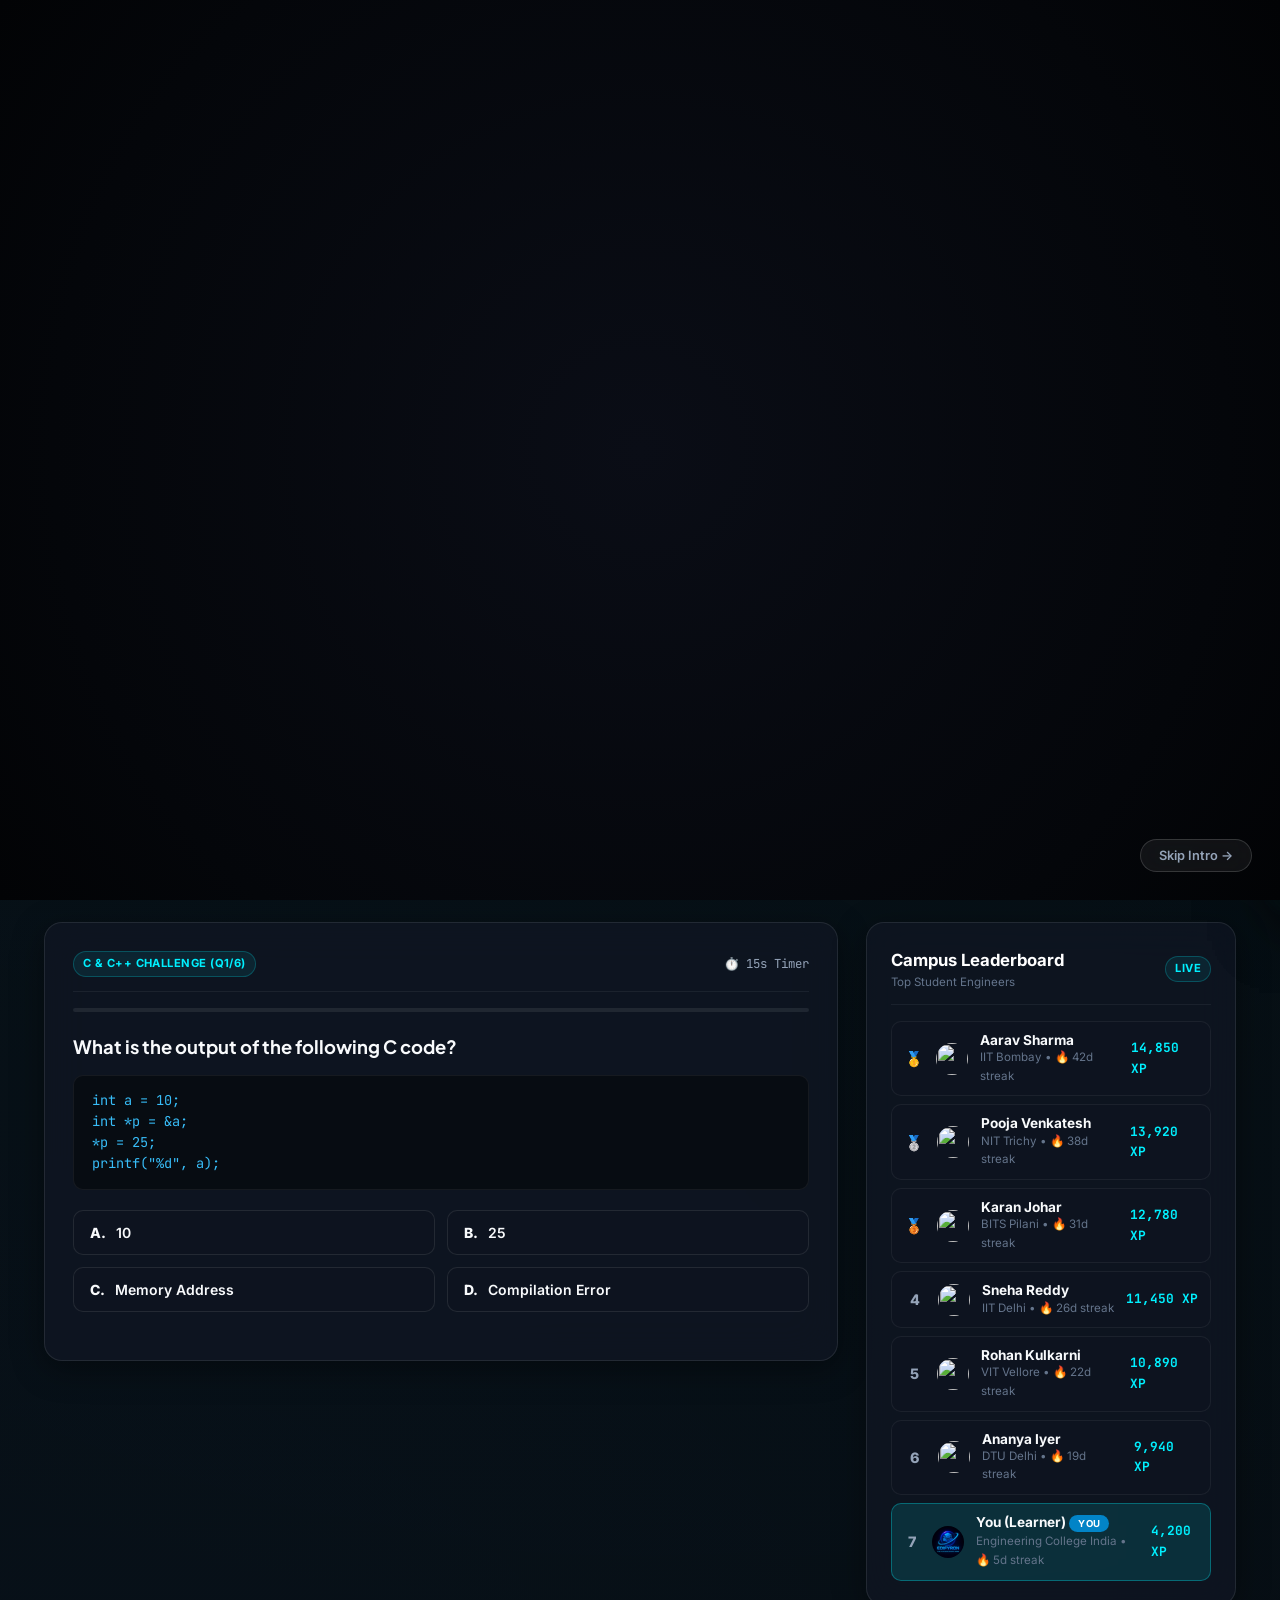
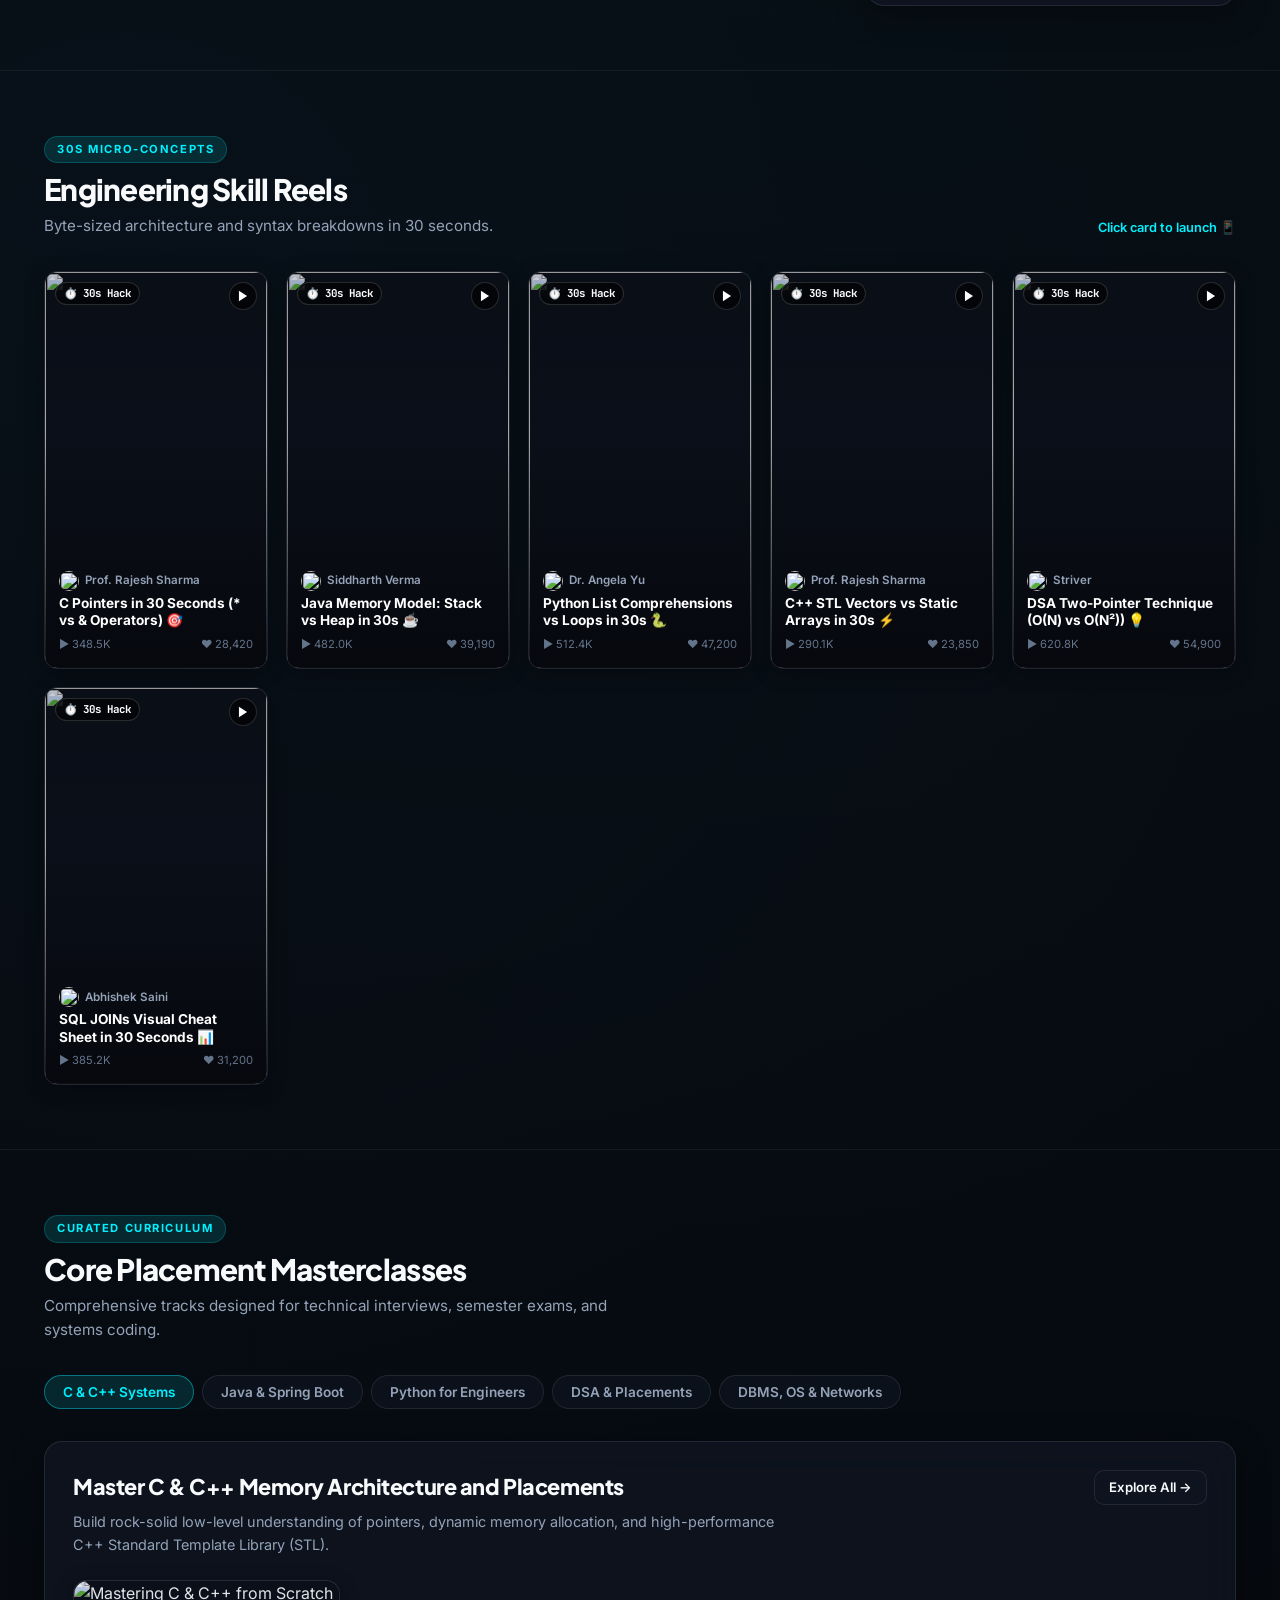
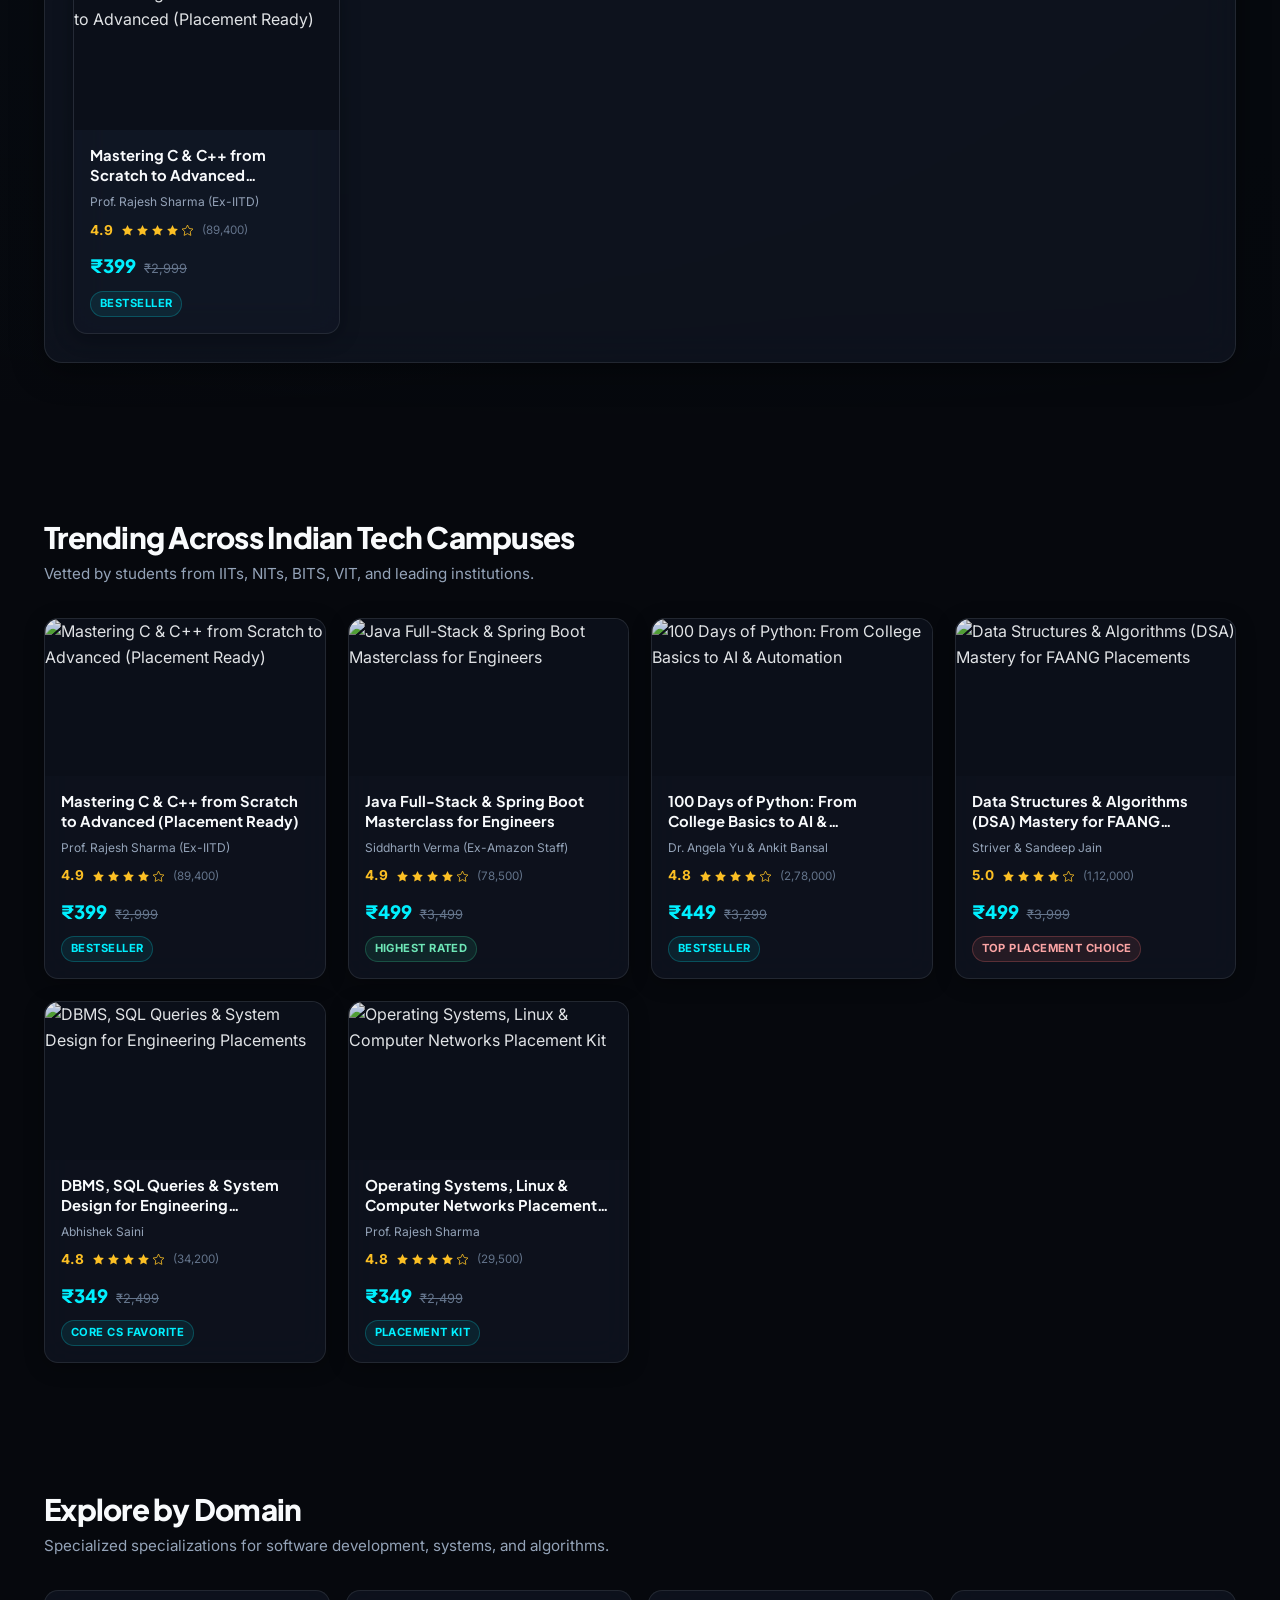
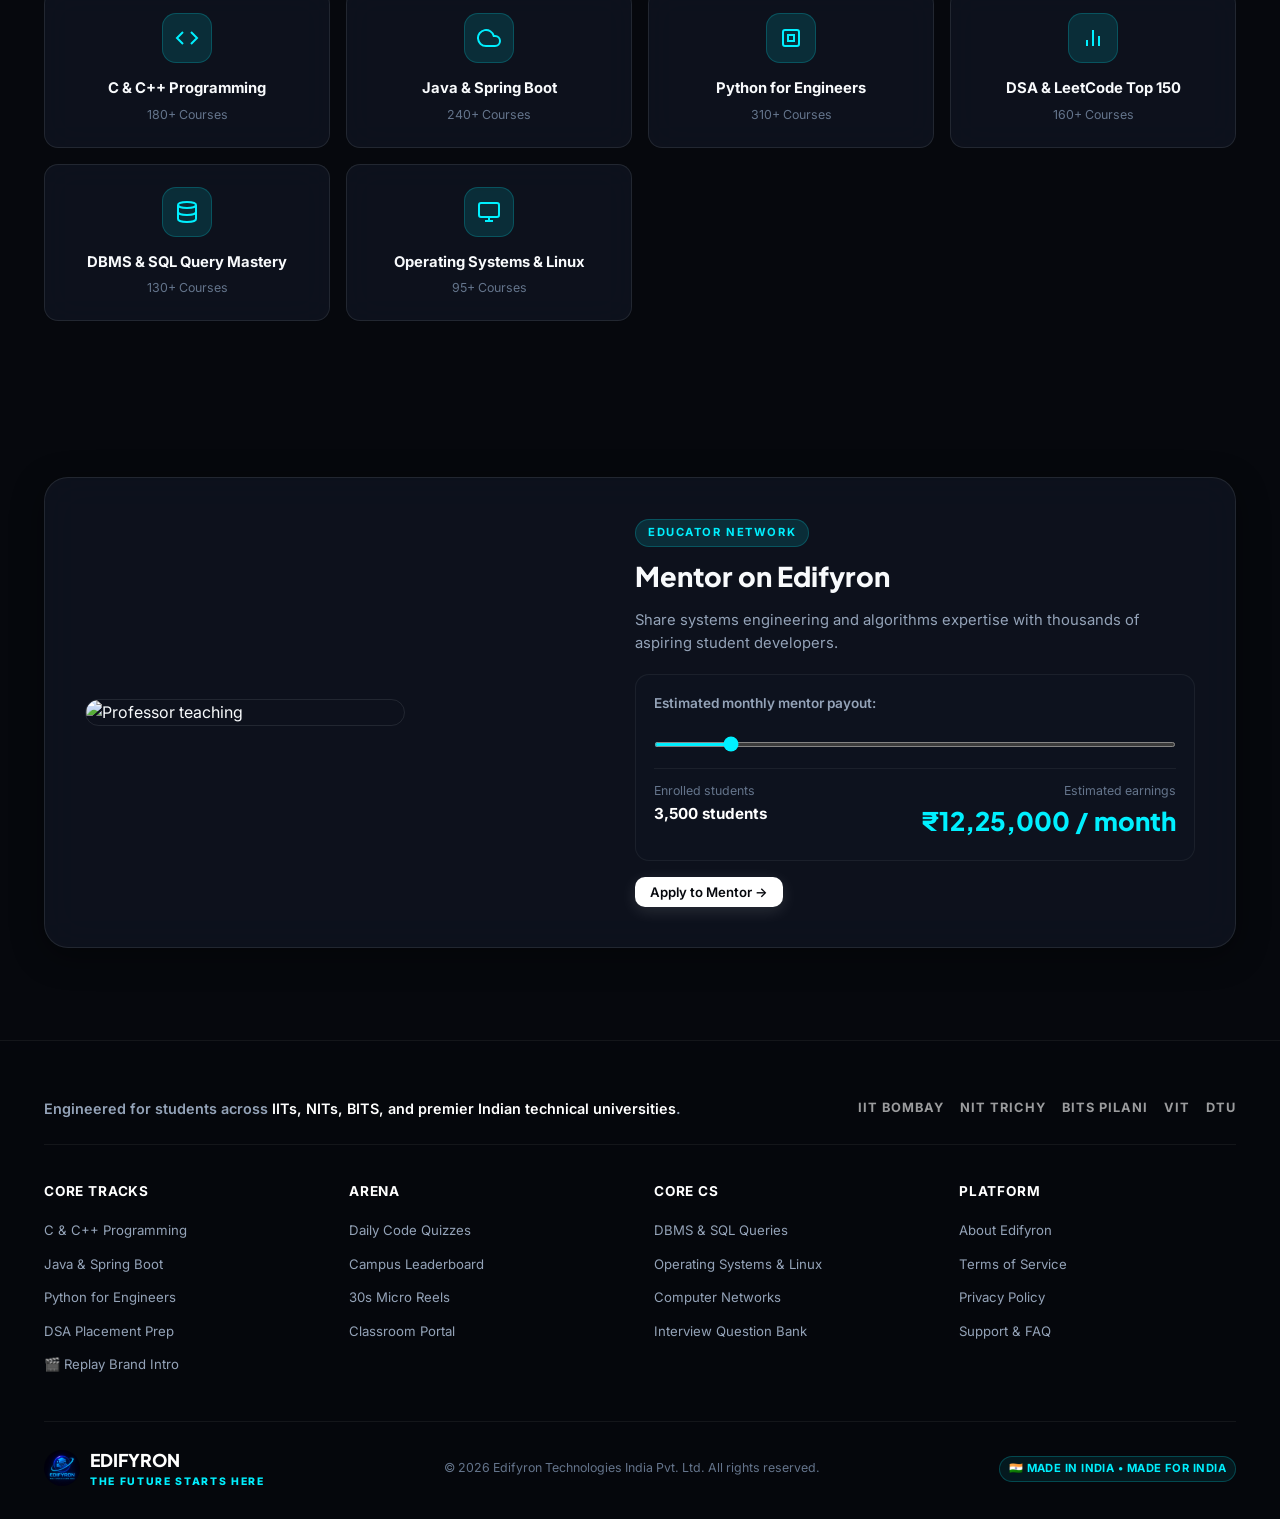
==== commit 687e396f: "Refactor: Ultra-aesthetic minimalist obsidian velvet & electric cyan design" ====
--- a/index.html
+++ b/index.html
@@ -1,10 +1,10 @@
 <!DOCTYPE html>
-<html lang="en" data-theme="light">
+<html lang="en" data-theme="dark">
 <head>
   <meta charset="UTF-8">
   <meta name="viewport" content="width=device-width, initial-scale=1.0">
-  <title>Edifyron - THE FUTURE STARTS HERE | India's Engineering Learning Platform</title>
-  <meta name="description" content="Edifyron - Master Python, Java, C, C++, Data Structures & Algorithms, and Core CS for campus placements. THE FUTURE STARTS HERE. MADE IN INDIA - MADE FOR INDIA.">
+  <title>Edifyron — THE FUTURE STARTS HERE | Engineering Learning Platform</title>
+  <meta name="description" content="Edifyron — Master Python, Java, C, C++, Data Structures & Algorithms, and Core CS. THE FUTURE STARTS HERE. MADE IN INDIA — MADE FOR INDIA.">
   <link rel="icon" type="image/jpeg" href="assets/edifyron-logo.jpg">
   
   <!-- CSS Stylesheets -->
@@ -17,7 +17,7 @@
   <!-- ==========================================================================
        TWO-PHASE CINEMATIC BRAND MOTION INTRO SCREEN
        Phase 1: EDIFYRON + THE FUTURE STARTS HERE
-       Phase 2: MADE IN INDIA — MADE FOR INDIA (with Tricolor Aura & Chakra)
+       Phase 2: MADE IN INDIA — MADE FOR INDIA
        ========================================================================== -->
   <div class="brand-motion-intro" id="brandMotionIntro">
     <div class="intro-stage-container">
@@ -46,11 +46,11 @@
     <button class="skip-intro-btn" id="skipIntroBtn">Skip Intro &rarr;</button>
   </div>
 
-  <!-- Top Announcement Promo Bar -->
+  <!-- Top Announcement Promo Bar (Aesthetic Minimalist) -->
   <div class="top-promo-bar" id="topPromoBar">
-    <span>🇮🇳 <strong>Engineering Student Special:</strong> Flat 50% Off on all C, C++, Java, Python &amp; DSA tracks! Code:</span>
+    <span>Engineering Student Scholarship: 50% Off with code</span>
     <span class="promo-code-pill">FUTURE50</span>
-    <button class="replay-intro-btn btn-ghost btn-sm" style="color: #ffffff; font-weight: 800; text-decoration: underline; margin-left: 8px;">🎬 Replay Intro</button>
+    <button class="replay-intro-btn btn-ghost btn-sm" style="color: var(--accent-cyan); font-weight: 600; text-decoration: underline; margin-left: 6px;">🎬 Replay Intro</button>
     <button class="top-promo-close" onclick="document.getElementById('topPromoBar').style.display='none'">&times;</button>
   </div>
 
@@ -70,7 +70,7 @@
       <div class="nav-categories-wrapper">
         <button class="categories-btn btn-ghost" id="categoriesBtn">
           <span>Subjects</span>
-          <svg width="14" height="14" viewBox="0 0 24 24" fill="none" stroke="currentColor" stroke-width="2"><polyline points="6 9 12 15 18 9"></polyline></svg>
+          <svg width="13" height="13" viewBox="0 0 24 24" fill="none" stroke="currentColor" stroke-width="2"><polyline points="6 9 12 15 18 9"></polyline></svg>
         </button>
 
         <div class="mega-menu-dropdown" id="megaMenuDropdown">
@@ -83,8 +83,8 @@
       <div class="nav-search-container">
         <form id="globalSearchForm">
           <div class="search-input-wrapper">
-            <svg class="search-icon-svg" width="18" height="18" viewBox="0 0 24 24" fill="none" stroke="currentColor" stroke-width="2"><circle cx="11" cy="11" r="8"></circle><line x1="21" y1="21" x2="16.65" y2="16.65"></line></svg>
-            <input type="text" id="globalSearchInput" class="search-input" placeholder="Search Python, Java, C, C++, DSA, DBMS, Placements..." autocomplete="off">
+            <svg class="search-icon-svg" width="16" height="16" viewBox="0 0 24 24" fill="none" stroke="currentColor" stroke-width="2"><circle cx="11" cy="11" r="8"></circle><line x1="21" y1="21" x2="16.65" y2="16.65"></line></svg>
+            <input type="text" id="globalSearchInput" class="search-input" placeholder="Search Python, Java, C, C++, DSA, DBMS..." autocomplete="off">
             <span class="search-kbd-shortcut">/</span>
           </div>
         </form>
@@ -94,15 +94,15 @@
 
       <!-- Nav Links & Quick Actions -->
       <div class="nav-actions">
-        <a href="#arenaSection" class="nav-link" style="color: var(--primary); font-weight: 700;">🎮 Quiz Arena</a>
-        <a href="#skillReelsSection" class="nav-link">⚡ 30s Reels</a>
-        <a href="courses.html" class="nav-link">All Courses</a>
-        <a href="player.html?id=c1" class="nav-link" title="My Learning Portal">My Learning</a>
+        <a href="#arenaSection" class="nav-link">Arena</a>
+        <a href="#skillReelsSection" class="nav-link">Reels</a>
+        <a href="courses.html" class="nav-link">Catalog</a>
+        <a href="player.html?id=c1" class="nav-link" title="My Learning Portal">Classroom</a>
 
         <!-- Wishlist Trigger -->
         <div class="action-btn-wrapper">
           <button class="nav-icon-btn" id="wishlistNavBtn" aria-label="View Wishlist">
-            <svg width="19" height="19" viewBox="0 0 24 24" fill="none" stroke="currentColor" stroke-width="2"><path d="M20.84 4.61a5.5 5.5 0 0 0-7.78 0L12 5.67l-1.06-1.06a5.5 5.5 0 0 0-7.78 7.78l1.06 1.06L12 21.23l7.78-7.78 1.06-1.06a5.5 5.5 0 0 0 0-7.78z"></path></svg>
+            <svg width="17" height="17" viewBox="0 0 24 24" fill="none" stroke="currentColor" stroke-width="2"><path d="M20.84 4.61a5.5 5.5 0 0 0-7.78 0L12 5.67l-1.06-1.06a5.5 5.5 0 0 0-7.78 7.78l1.06 1.06L12 21.23l7.78-7.78 1.06-1.06a5.5 5.5 0 0 0 0-7.78z"></path></svg>
             <span class="counter-badge" id="wishlistCountBadge" style="display: none;">0</span>
           </button>
         </div>
@@ -110,14 +110,14 @@
         <!-- Cart Trigger -->
         <div class="action-btn-wrapper">
           <button class="nav-icon-btn" id="cartNavBtn" aria-label="View Cart">
-            <svg width="19" height="19" viewBox="0 0 24 24" fill="none" stroke="currentColor" stroke-width="2"><circle cx="9" cy="21" r="1"></circle><circle cx="20" cy="21" r="1"></circle><path d="M1 1h4l2.68 13.39a2 2 0 0 0 2 1.61h9.72a2 2 0 0 0 2-1.61L23 6H6"></path></svg>
+            <svg width="17" height="17" viewBox="0 0 24 24" fill="none" stroke="currentColor" stroke-width="2"><circle cx="9" cy="21" r="1"></circle><circle cx="20" cy="21" r="1"></circle><path d="M1 1h4l2.68 13.39a2 2 0 0 0 2 1.61h9.72a2 2 0 0 0 2-1.61L23 6H6"></path></svg>
             <span class="counter-badge" id="cartCountBadge" style="display: none;">0</span>
           </button>
         </div>
 
         <!-- Theme Toggle -->
         <button class="nav-icon-btn" id="themeToggleBtn" aria-label="Toggle theme">
-          <svg width="19" height="19" viewBox="0 0 24 24" fill="none" stroke="currentColor" stroke-width="2"><path d="M21 12.79A9 9 0 1 1 11.21 3 7 7 0 0 0 21 12.79z"></path></svg>
+          <svg width="17" height="17" viewBox="0 0 24 24" fill="none" stroke="currentColor" stroke-width="2"><path d="M21 12.79A9 9 0 1 1 11.21 3 7 7 0 0 0 21 12.79z"></path></svg>
         </button>
 
         <!-- User Avatar -->
@@ -149,7 +149,7 @@
 
   <!-- Main Content Area -->
   <main>
-    <!-- Hero Slider (Engineering Focus) -->
+    <!-- Hero Slider (Aesthetic Dark Glass) -->
     <section class="hero-wrapper">
       <div class="container">
         <div class="hero-slider-container">
@@ -159,14 +159,14 @@
             <div class="hero-overlay"></div>
             <div class="hero-content-box">
               <div class="hero-tagline-lead">
-                <span>🇮🇳</span>
-                <span>MADE IN INDIA &bull; THE FUTURE STARTS HERE</span>
-              </div>
-              <h1 class="hero-title">Master <span>C, C++, Java &amp; Python</span> for Campus Placements</h1>
-              <p class="hero-desc">Built specifically for Indian engineering students (B.Tech / BCA / MCA). Crack top product companies and service firms with deep conceptual clarity.</p>
+                <span>⚡</span>
+                <span>THE FUTURE STARTS HERE &bull; MADE IN INDIA</span>
+              </div>
+              <h1 class="hero-title">Architecting India's Next Generation of <span>Software Engineers</span></h1>
+              <p class="hero-desc">Master C, C++, Java, Python, and Data Structures with low-level systems clarity for technical interviews.</p>
               <div class="hero-actions">
-                <a href="#skillTabsSection" class="btn btn-primary btn-lg">Explore Masterclasses (from ₹349)</a>
-                <a href="#arenaSection" class="btn btn-outline btn-lg">Play Code Quizzes</a>
+                <a href="#skillTabsSection" class="btn btn-primary btn-lg">Explore Masterclasses &rarr;</a>
+                <a href="#arenaSection" class="btn btn-outline btn-lg">Launch Arena</a>
               </div>
             </div>
           </div>
@@ -176,11 +176,11 @@
             <div class="hero-overlay"></div>
             <div class="hero-content-box">
               <div class="hero-tagline-lead">
-                <span>⚡</span>
+                <span>🧠</span>
                 <span>DATA STRUCTURES &amp; ALGORITHMS</span>
               </div>
-              <h2 class="hero-title">Crack <span>DSA Coding Rounds</span> with LeetCode Top 150</h2>
-              <p class="hero-desc">Master Two Pointers, Dynamic Programming, Trees &amp; Graphs in C++ and Java with step-by-step visualizations.</p>
+              <h2 class="hero-title">Master <span>Algorithms &amp; System Patterns</span> with Precision</h2>
+              <p class="hero-desc">Deep dive into Two-Pointers, Dynamic Programming, Graphs, and Tree Traversal algorithms.</p>
               <div class="hero-actions">
                 <a href="course-details.html?id=c4" class="btn btn-primary btn-lg">View DSA Masterclass &rarr;</a>
                 <a href="courses.html?category=dsa-placements" class="btn btn-outline btn-lg">All DSA Tracks</a>
@@ -194,23 +194,23 @@
             <div class="hero-content-box">
               <div class="hero-tagline-lead">
                 <span>☕</span>
-                <span>ENTERPRISE BACKEND ENGINEERING</span>
-              </div>
-              <h2 class="hero-title">Build High-Scale <span>Java &amp; Spring Boot</span> Systems</h2>
-              <p class="hero-desc">JVM architecture, multithreading, REST APIs, JPA and Microservices for backend developer placement drives.</p>
+                <span>ENTERPRISE ARCHITECTURE</span>
+              </div>
+              <h2 class="hero-title">Build High-Concurrency <span>Java 21 &amp; Spring</span> Microservices</h2>
+              <p class="hero-desc">From JVM internals and garbage collection tuning to asynchronous RESTful architectures.</p>
               <div class="hero-actions">
                 <a href="course-details.html?id=c2" class="btn btn-primary btn-lg">Java Masterclass &rarr;</a>
-                <a href="courses.html?category=programming" class="btn btn-outline btn-lg">All Programming</a>
+                <a href="courses.html?category=programming" class="btn btn-outline btn-lg">All Tracks</a>
               </div>
             </div>
           </div>
 
           <!-- Navigation Controls -->
           <button class="slider-btn prev" id="heroPrevBtn" aria-label="Previous Slide">
-            <svg width="20" height="20" viewBox="0 0 24 24" fill="none" stroke="currentColor" stroke-width="2.5"><polyline points="15 18 9 12 15 6"></polyline></svg>
+            <svg width="18" height="18" viewBox="0 0 24 24" fill="none" stroke="currentColor" stroke-width="2.5"><polyline points="15 18 9 12 15 6"></polyline></svg>
           </button>
           <button class="slider-btn next" id="heroNextBtn" aria-label="Next Slide">
-            <svg width="20" height="20" viewBox="0 0 24 24" fill="none" stroke="currentColor" stroke-width="2.5"><polyline points="9 18 15 12 9 6"></polyline></svg>
+            <svg width="18" height="18" viewBox="0 0 24 24" fill="none" stroke="currentColor" stroke-width="2.5"><polyline points="9 18 15 12 9 6"></polyline></svg>
           </button>
 
           <div class="hero-slider-dots" id="heroSliderDots"></div>
@@ -224,19 +224,19 @@
         <div class="stats-grid">
           <div>
             <div class="stat-number">500+</div>
-            <div class="stat-label">Indian Engineering Colleges</div>
+            <div class="stat-label">Indian Engineering Campuses</div>
           </div>
           <div>
             <div class="stat-number">2.5M+</div>
-            <div class="stat-label">B.Tech Students Learning</div>
+            <div class="stat-label">Active Student Engineers</div>
           </div>
           <div>
             <div class="stat-number">₹349</div>
-            <div class="stat-label">Affordable Student Pricing</div>
+            <div class="stat-label">Student Accessible Pricing</div>
           </div>
           <div>
             <div class="stat-number">96%</div>
-            <div class="stat-label">Placement Technical Clear Rate</div>
+            <div class="stat-label">Technical Placement Rate</div>
           </div>
         </div>
       </div>
@@ -248,9 +248,9 @@
     <section class="section" id="arenaSection">
       <div class="container">
         <div class="section-heading-group">
-          <div class="brand-tagline-badge">🎮 Interactive Code Arena</div>
-          <h2 class="section-title" style="margin-top: 8px;">Engineering Quizzes &amp; Live Leaderboard</h2>
-          <p class="section-subtitle">Test your skills in C, C++, Java, Python &amp; DSA. Earn XP points and climb the Indian College Leaderboard!</p>
+          <div class="brand-tagline-badge">Code Arena</div>
+          <h2 class="section-title">Interactive Quizzes &amp; College Standings</h2>
+          <p class="section-subtitle">Test conceptual understanding in C, C++, Java, Python &amp; DSA. Earn XP and climb the campus leaderboard.</p>
         </div>
 
         <div class="arena-grid-split">
@@ -258,8 +258,8 @@
           <div class="quiz-card-box">
             <div class="quiz-header-strip">
               <span class="badge badge-bestseller" id="quizTopicBadge">C &amp; C++ Challenge</span>
-              <div style="font-size: 0.85rem; font-weight: 700; color: var(--text-secondary);">
-                ⏱️ 15s Per Question
+              <div style="font-size: 0.775rem; font-family: var(--font-mono); color: var(--text-secondary);">
+                ⏱️ 15s Timer
               </div>
             </div>
 
@@ -268,7 +268,7 @@
               <div class="quiz-timer-bar-fill" id="quizTimerBarFill"></div>
             </div>
 
-            <h3 class="quiz-question-title" id="quizQuestionTitle">Loading question...</h3>
+            <h3 class="quiz-question-title" id="quizQuestionTitle">Loading challenge question...</h3>
             
             <pre class="quiz-code-block" id="quizCodeBlock" style="display: none;"></pre>
 
@@ -276,7 +276,7 @@
 
             <div class="quiz-feedback-box" id="quizFeedbackBox"></div>
 
-            <button class="btn btn-primary" id="quizNextBtn" style="display: none; width: 100%;">
+            <button class="btn btn-outline-primary btn-sm" id="quizNextBtn" style="display: none; width: 100%;">
               Next Challenge Question &rarr;
             </button>
           </div>
@@ -285,10 +285,10 @@
           <div class="leaderboard-card-box">
             <div class="leaderboard-header">
               <div>
-                <h3 style="font-size: 1.15rem; font-weight: 800;">🏆 College Leaderboard</h3>
-                <div style="font-size: 0.775rem; color: var(--text-secondary);">Top Coders Across Indian Campuses</div>
-              </div>
-              <span class="badge badge-highest-rated">LIVE</span>
+                <h3 style="font-size: 1.05rem; font-weight: 700; color: #ffffff;">Campus Leaderboard</h3>
+                <div style="font-size: 0.725rem; color: var(--text-muted);">Top Student Engineers</div>
+              </div>
+              <span class="badge badge-bestseller">LIVE</span>
             </div>
 
             <ul class="leaderboard-list" id="collegeLeaderboardList"></ul>
@@ -304,11 +304,11 @@
       <div class="container">
         <div class="section-heading-group" style="display: flex; justify-content: space-between; align-items: flex-end; flex-wrap: wrap; gap: 16px;">
           <div>
-            <div class="brand-tagline-badge">⚡ 30-Second Engineering Reels</div>
-            <h2 class="section-title" style="margin-top: 8px;">Quick Concept Hacks in 30 Seconds</h2>
-            <p class="section-subtitle">Byte-sized video explanations on C Pointers, Java Stack vs Heap, Python Lists, C++ STL &amp; DSA.</p>
-          </div>
-          <span style="font-size: 0.85rem; color: var(--primary); font-weight: 700;">Click card to play 📱</span>
+            <div class="brand-tagline-badge">30s Micro-Concepts</div>
+            <h2 class="section-title">Engineering Skill Reels</h2>
+            <p class="section-subtitle">Byte-sized architecture and syntax breakdowns in 30 seconds.</p>
+          </div>
+          <span style="font-size: 0.8rem; color: var(--accent-cyan); font-weight: 600;">Click card to launch 📱</span>
         </div>
 
         <div class="reels-grid-track" id="skillReelsGrid"></div>
@@ -319,14 +319,14 @@
     <section class="section" id="skillTabsSection">
       <div class="container">
         <div class="section-heading-group">
-          <div class="brand-tagline-badge">Core Engineering Curriculum</div>
-          <h2 class="section-title" style="margin-top: 8px;">Explore Masterclasses by Subject</h2>
-          <p class="section-subtitle">Structured courses for semester exams, viva voce, and campus recruitment drives.</p>
+          <div class="brand-tagline-badge">Curated Curriculum</div>
+          <h2 class="section-title">Core Placement Masterclasses</h2>
+          <p class="section-subtitle">Comprehensive tracks designed for technical interviews, semester exams, and systems coding.</p>
         </div>
 
         <!-- Subject Tabs -->
         <nav class="skills-tab-nav" aria-label="Subject Topics">
-          <button class="skill-tab-btn active" data-skill="c-cpp">C &amp; C++ Mastery</button>
+          <button class="skill-tab-btn active" data-skill="c-cpp">C &amp; C++ Systems</button>
           <button class="skill-tab-btn" data-skill="java">Java &amp; Spring Boot</button>
           <button class="skill-tab-btn" data-skill="python">Python for Engineers</button>
           <button class="skill-tab-btn" data-skill="dsa">DSA &amp; Placements</button>
@@ -340,7 +340,7 @@
               <h3 class="skill-box-title" id="skillBoxTitle">Master C &amp; C++ Memory Architecture</h3>
               <p class="skill-box-desc" id="skillBoxDesc">Build rock-solid low-level understanding of pointers, dynamic memory allocation, and STL.</p>
             </div>
-            <a href="courses.html?q=c-cpp" class="btn btn-outline" id="skillExploreBtn">Explore All Courses &rarr;</a>
+            <a href="courses.html?q=c-cpp" class="btn btn-outline btn-sm" id="skillExploreBtn">Explore All &rarr;</a>
           </div>
 
           <div class="courses-carousel-track" id="tabCoursesGrid"></div>
@@ -349,11 +349,11 @@
     </section>
 
     <!-- Top Recommendations Grid -->
-    <section class="section" style="background-color: var(--bg-subtle);">
+    <section class="section" style="background: transparent;">
       <div class="container">
         <div class="section-heading-group">
-          <h2 class="section-title">Trending Among Indian Engineering Students</h2>
-          <p class="section-subtitle">Highest rated courses across IITs, NITs, BITS, VIT, and State Universities</p>
+          <h2 class="section-title">Trending Across Indian Tech Campuses</h2>
+          <p class="section-subtitle">Vetted by students from IITs, NITs, BITS, VIT, and leading institutions.</p>
         </div>
         <div class="courses-carousel-track" id="studentsViewingGrid"></div>
       </div>
@@ -363,43 +363,43 @@
     <section class="section">
       <div class="container">
         <div class="section-heading-group">
-          <h2 class="section-title">Core Engineering Branches &amp; Domains</h2>
-          <p class="section-subtitle">Specialized tracks designed for B.Tech, BCA, MCA, and IT Aspirants</p>
+          <h2 class="section-title">Explore by Domain</h2>
+          <p class="section-subtitle">Specialized specializations for software development, systems, and algorithms.</p>
         </div>
         <div class="category-bento-grid" id="topCategoriesBentoGrid"></div>
       </div>
     </section>
 
-    <!-- Teach on Edifyron & INR Earnings Calculator -->
-    <section class="section" id="teachSection" style="background-color: var(--bg-subtle);">
+    <!-- Teach on Edifyron -->
+    <section class="section" id="teachSection">
       <div class="container">
         <div class="cta-banner">
           <div class="cta-banner-image">
             <img src="https://images.unsplash.com/photo-1573496359142-b8d87734a5a2?w=600&auto=format&fit=crop&q=80" alt="Professor teaching">
           </div>
           <div class="cta-banner-content">
-            <div class="brand-tagline-badge" style="margin-bottom: 10px;">Teach &amp; Mentor</div>
-            <h2 class="cta-banner-title">Become an Instructor on Edifyron</h2>
-            <p class="cta-banner-desc">Mentor ambitious Indian engineering students. We provide the curriculum hosting, interactive compiler tools, and direct UPI bank settlements.</p>
+            <div class="brand-tagline-badge">Educator Network</div>
+            <h2 class="cta-banner-title">Mentor on Edifyron</h2>
+            <p class="cta-banner-desc">Share systems engineering and algorithms expertise with thousands of aspiring student developers.</p>
             
             <div class="earnings-calc-box">
-              <div style="font-weight: 700; font-size: 0.9rem;">Estimate your monthly instructor earnings:</div>
+              <div style="font-weight: 600; font-size: 0.85rem; color: var(--text-secondary);">Estimated monthly mentor payout:</div>
               <div class="calc-range-wrapper">
                 <input type="range" id="studentsCountSlider" class="calc-slider" min="100" max="25000" step="100" value="3500">
               </div>
               <div class="calc-result-display">
                 <div>
-                  <div style="font-size: 0.8rem; color: var(--text-secondary);">With an enrolled community of</div>
-                  <strong id="studentsCountDisplay" style="font-size: 1rem; color: var(--text-main);">3,500 students</strong>
+                  <div style="font-size: 0.775rem; color: var(--text-muted);">Enrolled students</div>
+                  <strong id="studentsCountDisplay" style="font-size: 0.95rem; color: #ffffff;">3,500 students</strong>
                 </div>
                 <div style="text-align: right;">
-                  <div style="font-size: 0.8rem; color: var(--text-secondary);">You could earn approximately</div>
+                  <div style="font-size: 0.775rem; color: var(--text-muted);">Estimated earnings</div>
                   <div class="calc-amount" id="monthlyEarningsDisplay">₹12,25,000 / mo</div>
                 </div>
               </div>
             </div>
 
-            <button class="btn btn-primary btn-lg" style="margin-top: 18px;" onclick="store.showToast('Instructor application portal opened! Welcome to Edifyron.', 'success')">Start Teaching &rarr;</button>
+            <button class="btn btn-primary btn-sm" style="margin-top: 16px;" onclick="store.showToast('Mentor application portal opened! Welcome to Edifyron.', 'success')">Apply to Mentor &rarr;</button>
           </div>
         </div>
       </div>
@@ -407,60 +407,60 @@
   </main>
 
   <!-- ==========================================================================
-       FULLSCREEN 9:16 SHORTS VIEWER MODAL
+       FULLSCREEN 9:16 SHORTS VIEWER MODAL (AESTHETIC)
        ========================================================================== -->
   <div class="reel-viewer-modal" id="reelViewerModal">
     <div class="reel-player-container-916">
       <video id="fullscreenReelVideo" class="reel-video-element" loop playsinline></video>
 
       <!-- Top Overlay Controls -->
-      <div style="position: absolute; top: 14px; left: 14px; right: 14px; display: flex; justify-content: space-between; align-items: center; z-index: 10;">
-        <span class="badge" style="background: rgba(2, 132, 199, 0.7); color: #ffffff;">⚡ 30s Engineering Hack</span>
+      <div style="position: absolute; top: 12px; left: 12px; right: 12px; display: flex; justify-content: space-between; align-items: center; z-index: 10;">
+        <span class="badge badge-bestseller">⚡ 30s Concept</span>
         <div style="display: flex; gap: 8px;">
-          <button class="btn-ghost" id="reelMuteBtn" style="color: #ffffff; background: rgba(0,0,0,0.5); width: 34px; height: 34px; border-radius: var(--radius-full); display: flex; align-items: center; justify-content: center;">
-            <svg width="16" height="16" viewBox="0 0 24 24" fill="none" stroke="currentColor" stroke-width="2"><polygon points="11 5 6 9 2 9 2 15 6 15 11 19 11 5"></polygon><path d="M19.07 4.93a10 10 0 0 1 0 14.14M15.54 8.46a5 5 0 0 1 0 7.07"></path></svg>
+          <button class="btn-ghost" id="reelMuteBtn" style="color: #ffffff; background: rgba(0,0,0,0.6); width: 32px; height: 32px; border-radius: var(--radius-full); display: flex; align-items: center; justify-content: center;">
+            <svg width="15" height="15" viewBox="0 0 24 24" fill="none" stroke="currentColor" stroke-width="2"><polygon points="11 5 6 9 2 9 2 15 6 15 11 19 11 5"></polygon><path d="M19.07 4.93a10 10 0 0 1 0 14.14M15.54 8.46a5 5 0 0 1 0 7.07"></path></svg>
           </button>
-          <button class="btn-ghost" id="closeReelModalBtn" style="color: #ffffff; background: rgba(0,0,0,0.5); width: 34px; height: 34px; border-radius: var(--radius-full); font-size: 1.3rem; line-height: 1;">&times;</button>
+          <button class="btn-ghost" id="closeReelModalBtn" style="color: #ffffff; background: rgba(0,0,0,0.6); width: 32px; height: 32px; border-radius: var(--radius-full); font-size: 1.2rem; line-height: 1;">&times;</button>
         </div>
       </div>
 
       <!-- Right Action Rail -->
       <div class="reel-actions-rail">
         <button class="reel-action-btn" id="reelLikeBtn">
-          <svg width="20" height="20" viewBox="0 0 24 24" fill="currentColor"><path d="M20.84 4.61a5.5 5.5 0 0 0-7.78 0L12 5.67l-1.06-1.06a5.5 5.5 0 0 0-7.78 7.78l1.06 1.06L12 21.23l7.78-7.78 1.06-1.06a5.5 5.5 0 0 0 0-7.78z"></path></svg>
+          <svg width="18" height="18" viewBox="0 0 24 24" fill="currentColor"><path d="M20.84 4.61a5.5 5.5 0 0 0-7.78 0L12 5.67l-1.06-1.06a5.5 5.5 0 0 0-7.78 7.78l1.06 1.06L12 21.23l7.78-7.78 1.06-1.06a5.5 5.5 0 0 0 0-7.78z"></path></svg>
           <span class="reel-action-label" id="reelLikesCountDisplay">28.4K</span>
         </button>
 
         <button class="reel-action-btn" onclick="navigator.clipboard.writeText(window.location.href); store.showToast('Reel link copied!', 'success');">
-          <svg width="18" height="18" viewBox="0 0 24 24" fill="none" stroke="currentColor" stroke-width="2"><circle cx="18" cy="5" r="3"></circle><circle cx="6" cy="12" r="3"></circle><circle cx="18" cy="19" r="3"></circle><line x1="8.59" y1="13.51" x2="15.42" y2="17.49"></line><line x1="15.41" y1="6.51" x2="8.59" y2="10.49"></line></svg>
+          <svg width="16" height="16" viewBox="0 0 24 24" fill="none" stroke="currentColor" stroke-width="2"><circle cx="18" cy="5" r="3"></circle><circle cx="6" cy="12" r="3"></circle><circle cx="18" cy="19" r="3"></circle><line x1="8.59" y1="13.51" x2="15.42" y2="17.49"></line><line x1="15.41" y1="6.51" x2="8.59" y2="10.49"></line></svg>
           <span class="reel-action-label">Share</span>
         </button>
       </div>
 
       <!-- Bottom Info Overlay -->
-      <div class="reel-card-info-bottom" style="padding: 16px; z-index: 10; background: linear-gradient(0deg, rgba(0,0,0,0.9) 0%, transparent 100%);">
+      <div class="reel-card-info-bottom" style="padding: 16px; z-index: 10; background: linear-gradient(0deg, rgba(0,0,0,0.92) 0%, transparent 100%);">
         <div class="reel-creator-strip" style="margin-bottom: 4px;">
           <img src="" id="modalReelCreatorAvatar" class="reel-creator-pic" alt="">
           <div>
-            <div id="modalReelCreatorName" style="font-weight: 800; font-size: 0.8rem; color: #ffffff;">Instructor</div>
-            <div id="modalReelCreatorHandle" style="font-size: 0.7rem; color: #38bdf8;">@handle</div>
-          </div>
-        </div>
-        <h3 id="modalReelTitle" style="font-size: 0.9rem; font-weight: 800; color: #ffffff; margin-bottom: 4px;"></h3>
-        <p id="modalReelDesc" style="font-size: 0.775rem; color: #cbd5e1; line-height: 1.35; margin-bottom: 10px;"></p>
+            <div id="modalReelCreatorName" style="font-weight: 700; font-size: 0.8rem; color: #ffffff;">Instructor</div>
+            <div id="modalReelCreatorHandle" style="font-size: 0.675rem; color: var(--accent-cyan);">@handle</div>
+          </div>
+        </div>
+        <h3 id="modalReelTitle" style="font-size: 0.875rem; font-weight: 700; color: #ffffff; margin-bottom: 4px;"></h3>
+        <p id="modalReelDesc" style="font-size: 0.75rem; color: var(--text-secondary); line-height: 1.35; margin-bottom: 10px;"></p>
         
         <a href="" id="modalReelRelatedCourseBtn" class="btn btn-primary btn-sm" style="width: 100%;">
-          🎓 View Full Masterclass &rarr;
+          View Masterclass &rarr;
         </a>
       </div>
 
       <!-- Up / Down Navigation Arrows -->
       <div class="reel-navigation-buttons">
         <button class="reel-nav-btn" id="prevReelBtn" title="Previous Reel (Up Arrow)">
-          <svg width="20" height="20" viewBox="0 0 24 24" fill="none" stroke="currentColor" stroke-width="2.5"><polyline points="18 15 12 9 6 15"></polyline></svg>
+          <svg width="18" height="18" viewBox="0 0 24 24" fill="none" stroke="currentColor" stroke-width="2.5"><polyline points="18 15 12 9 6 15"></polyline></svg>
         </button>
         <button class="reel-nav-btn" id="nextReelBtn" title="Next Reel (Down Arrow)">
-          <svg width="20" height="20" viewBox="0 0 24 24" fill="none" stroke="currentColor" stroke-width="2.5"><polyline points="6 9 12 15 18 9"></polyline></svg>
+          <svg width="18" height="18" viewBox="0 0 24 24" fill="none" stroke="currentColor" stroke-width="2.5"><polyline points="6 9 12 15 18 9"></polyline></svg>
         </button>
       </div>
     </div>
@@ -470,12 +470,12 @@
   <div class="modal-overlay" id="checkoutModal">
     <div class="modal-card">
       <div class="modal-header">
-        <h3 class="modal-title">Secure Checkout (UPI &amp; Cards)</h3>
+        <h3 class="modal-title">Checkout (UPI &amp; Cards)</h3>
         <button class="modal-close-btn">&times;</button>
       </div>
       <div class="modal-body">
-        <div style="background-color: var(--bg-subtle); padding: 14px; border-radius: var(--radius-sm); border: 1px solid var(--border-color); margin-bottom: 16px;">
-          <h4 style="font-size: 0.9rem; font-weight: 800; margin-bottom: 8px; color: var(--primary);">Order Summary (INR)</h4>
+        <div style="background-color: rgba(255, 255, 255, 0.03); padding: 14px; border-radius: var(--radius-sm); border: 1px solid var(--border-subtle); margin-bottom: 16px;">
+          <h4 style="font-size: 0.85rem; font-weight: 700; margin-bottom: 8px; color: var(--accent-cyan);">Order Summary</h4>
           <div id="checkoutModalItems"></div>
           <div id="checkoutModalTotal"></div>
         </div>
@@ -484,7 +484,7 @@
           <div class="form-group">
             <label class="form-label">Payment Method</label>
             <div style="display: grid; grid-template-columns: repeat(3, 1fr); gap: 8px; margin-bottom: 12px;">
-              <button type="button" class="btn btn-outline btn-sm active" style="border-color: var(--primary); background-color: var(--primary-light); color: var(--primary); font-weight: 800;">⚡ UPI (GPay/PhonePe)</button>
+              <button type="button" class="btn btn-outline btn-sm active" style="border-color: var(--accent-cyan); background-color: var(--accent-cyan-dim); color: var(--accent-cyan); font-weight: 700;">⚡ UPI</button>
               <button type="button" class="btn btn-outline btn-sm">💳 Cards</button>
               <button type="button" class="btn btn-outline btn-sm">🏦 NetBanking</button>
             </div>
@@ -507,57 +507,57 @@
   <footer class="edifyron-footer">
     <div class="container">
       <div class="footer-top-strip">
-        <div style="font-weight: 700; font-size: 0.95rem;">
-          Trusted by engineering students across <span style="color: #38bdf8;">IITs, NITs, BITS, and 500+ Indian Universities</span>.
-        </div>
-        <div style="display: flex; gap: 20px; opacity: 0.8; align-items: center; font-size: 0.9rem; font-weight: 800;">
+        <div style="font-weight: 600; font-size: 0.9rem; color: var(--text-secondary);">
+          Engineered for students across <span style="color: #ffffff;">IITs, NITs, BITS, and premier Indian technical universities</span>.
+        </div>
+        <div style="display: flex; gap: 16px; opacity: 0.6; align-items: center; font-size: 0.8rem; font-weight: 700; letter-spacing: 0.08em;">
           <span>IIT BOMBAY</span>
           <span>NIT TRICHY</span>
           <span>BITS PILANI</span>
-          <span>VIT VELLORE</span>
-          <span>DTU DELHI</span>
+          <span>VIT</span>
+          <span>DTU</span>
         </div>
       </div>
 
       <div class="footer-nav-grid">
         <div>
-          <h4 class="footer-col-title">Core Languages</h4>
+          <h4 class="footer-col-title">Core Tracks</h4>
           <ul class="footer-links-list">
             <li><a href="courses.html?category=programming&sub=c-cpp" class="footer-link">C &amp; C++ Programming</a></li>
             <li><a href="courses.html?category=programming&sub=java" class="footer-link">Java &amp; Spring Boot</a></li>
             <li><a href="courses.html?category=programming&sub=python" class="footer-link">Python for Engineers</a></li>
-            <li><a href="courses.html?category=dsa-placements" class="footer-link">DSA &amp; LeetCode</a></li>
-            <li><a href="#" class="footer-link replay-intro-btn">🎬 Replay Intro Video</a></li>
+            <li><a href="courses.html?category=dsa-placements" class="footer-link">DSA Placement Prep</a></li>
+            <li><a href="#" class="footer-link replay-intro-btn">🎬 Replay Brand Intro</a></li>
           </ul>
         </div>
 
         <div>
-          <h4 class="footer-col-title">Interactive Arena</h4>
+          <h4 class="footer-col-title">Arena</h4>
           <ul class="footer-links-list">
             <li><a href="#arenaSection" class="footer-link">Daily Code Quizzes</a></li>
-            <li><a href="#arenaSection" class="footer-link">College Leaderboard</a></li>
-            <li><a href="#skillReelsSection" class="footer-link">30s Skill Reels</a></li>
-            <li><a href="player.html?id=c1" class="footer-link">My Classroom</a></li>
+            <li><a href="#arenaSection" class="footer-link">Campus Leaderboard</a></li>
+            <li><a href="#skillReelsSection" class="footer-link">30s Micro Reels</a></li>
+            <li><a href="player.html?id=c1" class="footer-link">Classroom Portal</a></li>
           </ul>
         </div>
 
         <div>
-          <h4 class="footer-col-title">Placement Prep</h4>
+          <h4 class="footer-col-title">Core CS</h4>
           <ul class="footer-links-list">
             <li><a href="courses.html?category=core-cs&sub=dbms" class="footer-link">DBMS &amp; SQL Queries</a></li>
             <li><a href="courses.html?category=core-cs&sub=os" class="footer-link">Operating Systems &amp; Linux</a></li>
             <li><a href="courses.html?category=core-cs" class="footer-link">Computer Networks</a></li>
-            <li><a href="courses.html" class="footer-link">TCS &amp; FAANG Coding Rounds</a></li>
+            <li><a href="courses.html" class="footer-link">Interview Question Bank</a></li>
           </ul>
         </div>
 
         <div>
-          <h4 class="footer-col-title">Company</h4>
+          <h4 class="footer-col-title">Platform</h4>
           <ul class="footer-links-list">
-            <li><a href="#" class="footer-link">About Edifyron India</a></li>
-            <li><a href="#" class="footer-link">Careers</a></li>
+            <li><a href="#" class="footer-link">About Edifyron</a></li>
+            <li><a href="#" class="footer-link">Terms of Service</a></li>
             <li><a href="#" class="footer-link">Privacy Policy</a></li>
-            <li><a href="#" class="footer-link">Terms &amp; Support</a></li>
+            <li><a href="#" class="footer-link">Support &amp; FAQ</a></li>
           </ul>
         </div>
       </div>
@@ -566,7 +566,7 @@
         <div class="footer-logo-brand">
           <img src="assets/edifyron-logo.jpg" alt="Edifyron Logo" class="footer-logo-img">
           <div>
-            <div style="font-size: 1.15rem; font-weight: 900; font-family: var(--font-heading);">EDIFYRON</div>
+            <div style="font-size: 1.1rem; font-weight: 900; font-family: var(--font-heading); color: #ffffff;">EDIFYRON</div>
             <div class="footer-tagline">THE FUTURE STARTS HERE</div>
           </div>
         </div>
@@ -576,7 +576,7 @@
         </div>
 
         <div>
-          <span class="badge" style="background: rgba(56, 189, 248, 0.15); border: 1px solid #38bdf8; color: #38bdf8;">🇮🇳 MADE IN INDIA &bull; MADE FOR INDIA</span>
+          <span class="badge badge-bestseller">🇮🇳 MADE IN INDIA &bull; MADE FOR INDIA</span>
         </div>
       </div>
     </div>
--- a/css/styles.css
+++ b/css/styles.css
@@ -1,89 +1,93 @@
 /* ==========================================================================
-   EDIFYRON - CLEAN, BRIGHT & AESTHETIC DESIGN SYSTEM (ENGINEERING EDITION)
-   Branding: Edifyron - "THE FUTURE STARTS HERE" & "MADE IN INDIA - MADE FOR INDIA"
+   EDIFYRON - ULTRA-AESTHETIC MINIMALIST DESIGN SYSTEM
+   Theme: Deep Obsidian Velvet, Frosted Glass & Luminous Cyan Accents
    ========================================================================== */
 
-@import url('https://fonts.googleapis.com/css2?family=Plus+Jakarta+Sans:wght@400;500;600;700;800;900&family=Inter:wght@300;400;500;600;700&family=JetBrains+Mono:wght@400;500;600;700&display=swap');
+@import url('https://fonts.googleapis.com/css2?family=Plus+Jakarta+Sans:wght@300;400;500;600;700;800;900&family=Inter:wght@300;400;500;600;700&family=JetBrains+Mono:wght@400;500;600&display=swap');
 
 :root {
-  /* Vibrant Electric Cyan & Royal Blue Accents Matching the Planetary Logo */
-  --primary: #0284c7;
-  --primary-hover: #0369a1;
-  --primary-light: rgba(2, 132, 199, 0.08);
-  --primary-dark: #075985;
-  
-  --brand-cyan: #00d2ff;
-  --brand-blue: #2563eb;
-  --brand-saffron: #ff9933;
-  --brand-green: #138808;
-
-  --accent-gold: #f59e0b;
-  --accent-green: #10b981;
-  --accent-red: #ef4444;
-
-  /* Clean, Bright, Uncluttered Base */
-  --bg-body: #f8fafc;
-  --bg-surface: #ffffff;
-  --bg-subtle: #f1f5f9;
-  --bg-card: #ffffff;
-  --bg-hover: #f8fafc;
-  
-  --border-color: #e2e8f0;
-  --border-subtle: #edf2f7;
-  --border-focus: #0284c7;
-
-  --text-main: #0f172a;
-  --text-secondary: #475569;
-  --text-muted: #94a3b8;
-  --text-inverse: #ffffff;
-
-  /* Elevation & Shadows (Crisp & Subtle) */
-  --shadow-xs: 0 1px 2px rgba(15, 23, 42, 0.04);
-  --shadow-sm: 0 2px 6px rgba(15, 23, 42, 0.06);
-  --shadow-md: 0 4px 16px rgba(15, 23, 42, 0.08);
-  --shadow-lg: 0 12px 32px rgba(15, 23, 42, 0.1);
-  --shadow-popover: 0 20px 48px rgba(15, 23, 42, 0.16);
-
-  /* Radius & Spacing */
+  /* Core Aesthetic Palette */
+  --bg-deep: #06080d;
+  --bg-canvas: #090c14;
+  --bg-surface: rgba(15, 20, 32, 0.7);
+  --bg-surface-solid: #0d121d;
+  --bg-card: rgba(18, 24, 38, 0.65);
+  --bg-subtle: rgba(25, 33, 50, 0.5);
+  --bg-hover: rgba(30, 41, 62, 0.6);
+
+  /* Restrained Luminous Accents */
+  --accent-cyan: #00f0ff;
+  --accent-cyan-dim: rgba(0, 240, 255, 0.12);
+  --accent-cyan-glow: 0 0 24px rgba(0, 240, 255, 0.25);
+  --accent-blue: #3b82f6;
+  --accent-gold: #fbbf24;
+  --accent-green: #34d399;
+  --accent-red: #f87171;
+
+  /* Monochromatic Text Hierarchy */
+  --text-primary: #f8fafc;
+  --text-secondary: #94a3b8;
+  --text-muted: #64748b;
+  --text-faint: #475569;
+
+  /* Fine Hairline Borders */
+  --border-subtle: rgba(255, 255, 255, 0.06);
+  --border-card: rgba(255, 255, 255, 0.09);
+  --border-hover: rgba(0, 240, 255, 0.35);
+  --border-glow: rgba(0, 240, 255, 0.5);
+
+  /* Shadows & Glass Elevation */
+  --shadow-subtle: 0 4px 20px rgba(0, 0, 0, 0.3);
+  --shadow-card: 0 8px 32px rgba(0, 0, 0, 0.4);
+  --shadow-popover: 0 20px 60px rgba(0, 0, 0, 0.7), 0 0 30px rgba(0, 240, 255, 0.1);
+  --shadow-glow: 0 0 40px rgba(0, 240, 255, 0.15);
+
+  /* Geometry & Typography */
   --radius-xs: 6px;
-  --radius-sm: 8px;
-  --radius-md: 12px;
-  --radius-lg: 16px;
-  --radius-xl: 20px;
+  --radius-sm: 10px;
+  --radius-md: 14px;
+  --radius-lg: 18px;
+  --radius-xl: 24px;
   --radius-full: 9999px;
 
-  --max-width: 1280px;
-  --header-height: 72px;
+  --max-width: 1240px;
+  --header-height: 68px;
   --font-heading: 'Plus Jakarta Sans', -apple-system, sans-serif;
   --font-body: 'Inter', -apple-system, sans-serif;
   --font-mono: 'JetBrains Mono', monospace;
 
-  --transition-fast: 150ms cubic-bezier(0.4, 0, 0.2, 1);
-  --transition-normal: 250ms cubic-bezier(0.4, 0, 0.2, 1);
-  --transition-bounce: 350ms cubic-bezier(0.34, 1.56, 0.64, 1);
-}
-
-/* Dark Mode Theme Option */
-[data-theme="dark"] {
-  --bg-body: #0b1120;
-  --bg-surface: #0f172a;
-  --bg-subtle: #1e293b;
-  --bg-card: #0f172a;
-  --bg-hover: #1e293b;
-
-  --border-color: #334155;
-  --border-subtle: #1e293b;
-  --border-focus: #38bdf8;
-
-  --text-main: #f8fafc;
-  --text-secondary: #94a3b8;
-  --text-muted: #64748b;
-  --text-inverse: #020617;
-
-  --primary: #38bdf8;
-  --primary-hover: #7dd3fc;
-  --primary-light: rgba(56, 189, 248, 0.12);
-  --shadow-md: 0 4px 16px rgba(0, 0, 0, 0.4);
+  --transition-fast: 160ms cubic-bezier(0.16, 1, 0.3, 1);
+  --transition-normal: 280ms cubic-bezier(0.16, 1, 0.3, 1);
+  --transition-smooth: 450ms cubic-bezier(0.16, 1, 0.3, 1);
+}
+
+/* Light Theme Aesthetic Mode */
+[data-theme="light"] {
+  --bg-deep: #f8fafc;
+  --bg-canvas: #ffffff;
+  --bg-surface: rgba(255, 255, 255, 0.85);
+  --bg-surface-solid: #f1f5f9;
+  --bg-card: rgba(255, 255, 255, 0.9);
+  --bg-subtle: #f1f5f9;
+  --bg-hover: #e2e8f0;
+
+  --accent-cyan: #0284c7;
+  --accent-cyan-dim: rgba(2, 132, 199, 0.08);
+  --accent-cyan-glow: 0 0 20px rgba(2, 132, 199, 0.15);
+
+  --text-primary: #0f172a;
+  --text-secondary: #475569;
+  --text-muted: #94a3b8;
+  --text-faint: #cbd5e1;
+
+  --border-subtle: rgba(15, 23, 42, 0.06);
+  --border-card: rgba(15, 23, 42, 0.09);
+  --border-hover: rgba(2, 132, 199, 0.4);
+  --border-glow: rgba(2, 132, 199, 0.3);
+
+  --shadow-subtle: 0 2px 10px rgba(15, 23, 42, 0.04);
+  --shadow-card: 0 4px 20px rgba(15, 23, 42, 0.06);
+  --shadow-popover: 0 16px 40px rgba(15, 23, 42, 0.12);
 }
 
 /* --- Base & Reset --- */
@@ -101,11 +105,14 @@
 
 body {
   font-family: var(--font-body);
-  background-color: var(--bg-body);
-  color: var(--text-main);
+  background-color: var(--bg-deep);
+  color: var(--text-primary);
   line-height: 1.6;
   min-height: 100vh;
   overflow-x: hidden;
+  background-image: 
+    radial-gradient(circle at 50% 0%, rgba(0, 240, 255, 0.04), transparent 60%),
+    radial-gradient(circle at 10% 30%, rgba(59, 130, 246, 0.03), transparent 40%);
 }
 
 img, video, svg {
@@ -116,7 +123,7 @@
 a {
   color: inherit;
   text-decoration: none;
-  transition: color var(--transition-fast);
+  transition: all var(--transition-fast);
 }
 
 button, input, select, textarea {
@@ -130,7 +137,7 @@
 
 button { cursor: pointer; }
 
-/* --- Containers & Sections (Neat, Airy & Clutter-Free) --- */
+/* --- Containers & Sections --- */
 .container {
   max-width: var(--max-width);
   margin-left: auto;
@@ -140,18 +147,19 @@
 }
 
 .section {
-  padding: 56px 0;
+  padding: 64px 0;
 }
 
 .section-heading-group {
-  margin-bottom: 28px;
+  margin-bottom: 32px;
 }
 
 .section-title {
-  font-size: 1.8rem;
+  font-family: var(--font-heading);
+  font-size: 1.85rem;
   font-weight: 800;
-  letter-spacing: -0.02em;
-  color: var(--text-main);
+  letter-spacing: -0.025em;
+  color: var(--text-primary);
   line-height: 1.25;
 }
 
@@ -159,31 +167,32 @@
   font-size: 0.95rem;
   color: var(--text-secondary);
   margin-top: 6px;
+  max-width: 620px;
 }
 
 .brand-tagline-badge {
   display: inline-flex;
   align-items: center;
-  gap: 8px;
-  background-color: var(--primary-light);
-  border: 1px solid rgba(2, 132, 199, 0.2);
-  color: var(--primary);
-  font-weight: 800;
-  font-size: 0.75rem;
-  letter-spacing: 0.12em;
+  gap: 6px;
+  background: var(--accent-cyan-dim);
+  border: 1px solid rgba(0, 240, 255, 0.2);
+  color: var(--accent-cyan);
+  font-weight: 700;
+  font-size: 0.7rem;
+  letter-spacing: 0.14em;
   text-transform: uppercase;
   padding: 4px 12px;
   border-radius: var(--radius-full);
+  margin-bottom: 8px;
 }
 
 /* ==========================================================================
-   TWO-PHASE CINEMATIC MOTION INTRO OVERLAY
-   Phase 1: Edifyron + Tagline -> Phase 2: MADE IN INDIA - MADE FOR INDIA
+   TWO-PHASE CINEMATIC MOTION INTRO OVERLAY (AESTHETIC & SOPHISTICATED)
    ========================================================================== */
 .brand-motion-intro {
   position: fixed;
   inset: 0;
-  background: radial-gradient(circle at center, #0f172a 0%, #060912 70%, #020408 100%);
+  background: radial-gradient(circle at center, #0a0d16 0%, #04060a 75%, #020305 100%);
   z-index: 99999;
   display: flex;
   flex-direction: column;
@@ -207,10 +216,10 @@
   text-align: center;
   position: relative;
   width: 100%;
-  max-width: 800px;
-}
-
-/* Phase 1 Elements (0s - 2.8s) */
+  max-width: 760px;
+}
+
+/* Phase 1: Logo & Brand Text */
 .phase-1-wrapper {
   display: flex;
   flex-direction: column;
@@ -219,12 +228,12 @@
 }
 
 .motion-logo-sphere {
-  width: 130px;
-  height: 130px;
-  border-radius: var(--radius-full);
-  box-shadow: 0 0 60px rgba(0, 210, 255, 0.6), 0 0 100px rgba(37, 99, 235, 0.4);
+  width: 120px;
+  height: 120px;
+  border-radius: var(--radius-full);
+  box-shadow: 0 0 50px rgba(0, 240, 255, 0.35), 0 0 100px rgba(0, 240, 255, 0.15);
   position: relative;
-  animation: logoPulseGrow 2s cubic-bezier(0.16, 1, 0.3, 1) forwards;
+  animation: logoPulseGrow 2.2s cubic-bezier(0.16, 1, 0.3, 1) forwards;
 }
 
 .motion-logo-img {
@@ -236,33 +245,32 @@
 
 .motion-brand-text {
   font-family: var(--font-heading);
-  font-size: 3.2rem;
+  font-size: 3rem;
   font-weight: 900;
-  letter-spacing: 0.1em;
+  letter-spacing: 0.12em;
   text-transform: uppercase;
-  background: linear-gradient(180deg, #ffffff 0%, #38bdf8 60%, #0284c7 100%);
-  -webkit-background-clip: text;
-  -webkit-text-fill-color: transparent;
-  margin-top: 20px;
+  color: #ffffff;
+  text-shadow: 0 0 30px rgba(0, 240, 255, 0.5);
+  margin-top: 24px;
   opacity: 0;
-  transform: translateY(16px);
+  transform: translateY(12px);
   animation: textReveal 1.4s 0.4s cubic-bezier(0.16, 1, 0.3, 1) forwards;
 }
 
 .motion-tagline {
   font-family: var(--font-heading);
-  font-size: 1.05rem;
-  font-weight: 800;
-  letter-spacing: 0.3em;
+  font-size: 0.95rem;
+  font-weight: 700;
+  letter-spacing: 0.28em;
   text-transform: uppercase;
-  color: #00f0ff;
-  text-shadow: 0 0 20px rgba(0, 240, 255, 0.7);
+  color: var(--accent-cyan);
+  text-shadow: 0 0 20px rgba(0, 240, 255, 0.4);
   margin-top: 10px;
   opacity: 0;
-  animation: taglineReveal 1.5s 0.9s cubic-bezier(0.16, 1, 0.3, 1) forwards;
-}
-
-/* Phase 2: MADE IN INDIA - MADE FOR INDIA (2.8s - 5.5s) */
+  animation: taglineReveal 1.5s 0.8s cubic-bezier(0.16, 1, 0.3, 1) forwards;
+}
+
+/* Phase 2: MADE IN INDIA - MADE FOR INDIA (Sophisticated Light Aura) */
 .phase-2-wrapper {
   position: absolute;
   inset: 0;
@@ -276,20 +284,21 @@
 }
 
 .india-chakra-ring {
-  width: 110px;
-  height: 110px;
-  border-radius: var(--radius-full);
-  border: 3px dashed #00f0ff;
-  box-shadow: 0 0 40px rgba(0, 240, 255, 0.5), inset 0 0 30px rgba(255, 153, 51, 0.3);
+  width: 96px;
+  height: 96px;
+  border-radius: var(--radius-full);
+  border: 2px dashed rgba(0, 240, 255, 0.6);
+  box-shadow: 0 0 40px rgba(0, 240, 255, 0.25);
   display: flex;
   align-items: center;
   justify-content: center;
-  margin-bottom: 20px;
-  animation: spinChakra 12s linear infinite;
+  margin-bottom: 22px;
+  animation: spinChakra 16s linear infinite;
+  background: radial-gradient(circle, rgba(0, 240, 255, 0.08) 0%, transparent 70%);
 }
 
 .india-flag-badge {
-  font-size: 2.2rem;
+  font-size: 1.8rem;
 }
 
 @keyframes spinChakra {
@@ -299,85 +308,84 @@
 
 .made-in-india-title {
   font-family: var(--font-heading);
-  font-size: 2.8rem;
+  font-size: 2.6rem;
   font-weight: 900;
-  letter-spacing: 0.14em;
+  letter-spacing: 0.16em;
   text-transform: uppercase;
-  background: linear-gradient(90deg, #ff9933 0%, #ffffff 50%, #138808 100%);
-  -webkit-background-clip: text;
-  -webkit-text-fill-color: transparent;
-  text-shadow: 0 0 30px rgba(255, 255, 255, 0.3);
+  color: #ffffff;
+  text-shadow: 0 0 35px rgba(255, 255, 255, 0.4);
   line-height: 1.2;
 }
 
 .made-for-india-subtitle {
   font-family: var(--font-heading);
-  font-size: 1.25rem;
-  font-weight: 800;
-  letter-spacing: 0.28em;
+  font-size: 1.1rem;
+  font-weight: 700;
+  letter-spacing: 0.3em;
   text-transform: uppercase;
-  color: #38bdf8;
+  color: var(--accent-cyan);
   margin-top: 10px;
-  text-shadow: 0 0 20px rgba(56, 189, 248, 0.6);
+  text-shadow: 0 0 20px rgba(0, 240, 255, 0.5);
 }
 
 @keyframes phase1FadeOut {
   0% { opacity: 1; transform: scale(1); }
-  100% { opacity: 0; transform: scale(0.92); visibility: hidden; }
+  100% { opacity: 0; transform: scale(0.94); visibility: hidden; }
 }
 
 @keyframes phase2Reveal {
-  0% { opacity: 0; transform: scale(0.85); }
+  0% { opacity: 0; transform: scale(0.9); }
   25% { opacity: 1; transform: scale(1); }
   85% { opacity: 1; transform: scale(1); }
-  100% { opacity: 0; transform: scale(1.05); }
+  100% { opacity: 0; transform: scale(1.04); }
 }
 
 @keyframes logoPulseGrow {
-  0% { transform: scale(0.4) rotate(-10deg); opacity: 0; }
-  60% { transform: scale(1.08) rotate(0deg); opacity: 1; }
-  100% { transform: scale(1) rotate(0deg); opacity: 1; }
+  0% { transform: scale(0.5); opacity: 0; }
+  60% { transform: scale(1.05); opacity: 1; }
+  100% { transform: scale(1); opacity: 1; }
 }
 
 @keyframes textReveal {
-  0% { opacity: 0; transform: translateY(16px); }
+  0% { opacity: 0; transform: translateY(12px); }
   100% { opacity: 1; transform: translateY(0); }
 }
 
 @keyframes taglineReveal {
-  0% { opacity: 0; letter-spacing: 0.1em; }
-  100% { opacity: 1; letter-spacing: 0.3em; }
+  0% { opacity: 0; letter-spacing: 0.15em; }
+  100% { opacity: 1; letter-spacing: 0.28em; }
 }
 
 .skip-intro-btn {
   position: absolute;
-  bottom: 32px;
-  right: 32px;
-  background: rgba(255, 255, 255, 0.12);
-  border: 1px solid rgba(255, 255, 255, 0.25);
+  bottom: 28px;
+  right: 28px;
+  background: rgba(255, 255, 255, 0.06);
+  border: 1px solid rgba(255, 255, 255, 0.15);
+  color: var(--text-secondary);
+  padding: 8px 18px;
+  border-radius: var(--radius-full);
+  font-size: 0.8rem;
+  font-weight: 600;
+  backdrop-filter: blur(12px);
+  transition: all var(--transition-fast);
+}
+
+.skip-intro-btn:hover {
+  background: var(--accent-cyan-dim);
+  border-color: var(--accent-cyan);
   color: #ffffff;
-  padding: 8px 18px;
-  border-radius: var(--radius-full);
-  font-size: 0.85rem;
-  font-weight: 600;
-  backdrop-filter: blur(8px);
-  transition: all var(--transition-fast);
-}
-
-.skip-intro-btn:hover {
-  background: rgba(0, 210, 255, 0.25);
-  border-color: #00d2ff;
-}
-
-/* --- Buttons --- */
+}
+
+/* --- Buttons (Aesthetic Pill & Frosted Styles) --- */
 .btn {
   display: inline-flex;
   align-items: center;
   justify-content: center;
   gap: 8px;
-  padding: 11px 20px;
-  font-size: 0.9375rem;
-  font-weight: 700;
+  padding: 10px 20px;
+  font-size: 0.9rem;
+  font-weight: 600;
   border-radius: var(--radius-sm);
   transition: all var(--transition-fast);
   text-align: center;
@@ -385,151 +393,164 @@
 }
 
 .btn-sm {
-  padding: 7px 14px;
-  font-size: 0.85rem;
+  padding: 6px 14px;
+  font-size: 0.825rem;
 }
 
 .btn-lg {
-  padding: 13px 26px;
-  font-size: 1rem;
+  padding: 12px 24px;
+  font-size: 0.95rem;
+  font-weight: 700;
 }
 
 .btn-primary {
-  background-color: var(--primary);
+  background: #ffffff;
+  color: #06080d;
+  box-shadow: 0 4px 16px rgba(255, 255, 255, 0.12);
+  border: 1px solid rgba(255, 255, 255, 0.3);
+}
+
+.btn-primary:hover {
+  background: #f1f5f9;
+  transform: translateY(-1px);
+  box-shadow: 0 6px 24px rgba(0, 240, 255, 0.25);
+  border-color: var(--accent-cyan);
+}
+
+[data-theme="light"] .btn-primary {
+  background: #0f172a;
   color: #ffffff;
-  box-shadow: var(--shadow-sm);
-}
-
-.btn-primary:hover {
-  background-color: var(--primary-hover);
-  transform: translateY(-1px);
-  box-shadow: var(--shadow-md);
 }
 
 .btn-outline {
-  background: transparent;
-  color: var(--text-main);
-  border: 1px solid var(--border-color);
+  background: var(--bg-surface);
+  color: var(--text-primary);
+  border: 1px solid var(--border-card);
+  backdrop-filter: blur(12px);
 }
 
 .btn-outline:hover {
-  background: var(--bg-subtle);
-  border-color: var(--primary);
-  color: var(--primary);
+  background: var(--bg-hover);
+  border-color: var(--accent-cyan);
+  color: var(--accent-cyan);
 }
 
 .btn-outline-primary {
-  background: transparent;
-  color: var(--primary);
-  border: 1px solid var(--primary);
+  background: var(--accent-cyan-dim);
+  color: var(--accent-cyan);
+  border: 1px solid rgba(0, 240, 255, 0.25);
 }
 
 .btn-outline-primary:hover {
-  background: var(--primary-light);
+  background: rgba(0, 240, 255, 0.18);
+  border-color: var(--accent-cyan);
 }
 
 .btn-ghost {
   background: transparent;
-  color: var(--text-main);
+  color: var(--text-secondary);
 }
 
 .btn-ghost:hover {
-  background: var(--bg-hover);
-  color: var(--primary);
-}
-
-/* --- Badges --- */
+  background: var(--bg-subtle);
+  color: var(--text-primary);
+}
+
+/* --- Minimalist Badges --- */
 .badge {
   display: inline-flex;
   align-items: center;
-  padding: 3px 8px;
-  font-size: 0.725rem;
-  font-weight: 800;
-  border-radius: var(--radius-xs);
+  padding: 3px 9px;
+  font-size: 0.7rem;
+  font-weight: 700;
+  border-radius: var(--radius-full);
+  letter-spacing: 0.04em;
   text-transform: uppercase;
-  letter-spacing: 0.04em;
 }
 
 .badge-bestseller {
-  background: #fef3c7;
-  color: #92400e;
-  border: 1px solid #fde68a;
+  background: rgba(0, 240, 255, 0.08);
+  color: var(--accent-cyan);
+  border: 1px solid rgba(0, 240, 255, 0.22);
 }
 
 .badge-hot {
-  background: #ffe4e6;
-  color: #be123c;
-  border: 1px solid #fecdd3;
+  background: rgba(248, 113, 113, 0.1);
+  color: #fca5a5;
+  border: 1px solid rgba(248, 113, 113, 0.25);
 }
 
 .badge-highest-rated {
-  background: #d1fae5;
-  color: #065f46;
-  border: 1px solid #a7f3d0;
+  background: rgba(52, 211, 153, 0.1);
+  color: #6ee7b7;
+  border: 1px solid rgba(52, 211, 153, 0.25);
 }
 
 /* ==========================================================================
-   INTERACTIVE ENGINEERING CODE ARENA: QUIZZES, GAMES & LIVE LEADERBOARD
+   INTERACTIVE CODE ARENA: QUIZZES & COLLEGE LEADERBOARD (AESTHETIC GLASS)
    ========================================================================== */
 .arena-grid-split {
   display: grid;
-  grid-template-columns: 1fr 380px;
-  gap: 32px;
+  grid-template-columns: 1fr 370px;
+  gap: 28px;
   align-items: start;
 }
 
-/* Quiz Card Container */
 .quiz-card-box {
   background: var(--bg-card);
-  border: 1px solid var(--border-color);
+  border: 1px solid var(--border-card);
   border-radius: var(--radius-lg);
   padding: 28px;
-  box-shadow: var(--shadow-sm);
+  backdrop-filter: blur(20px);
+  box-shadow: var(--shadow-card);
 }
 
 .quiz-header-strip {
   display: flex;
   align-items: center;
   justify-content: space-between;
-  margin-bottom: 20px;
-  padding-bottom: 16px;
+  margin-bottom: 16px;
+  padding-bottom: 14px;
   border-bottom: 1px solid var(--border-subtle);
 }
 
 .quiz-timer-bar-track {
   width: 100%;
-  height: 6px;
-  background: var(--bg-subtle);
+  height: 4px;
+  background: rgba(255, 255, 255, 0.08);
   border-radius: var(--radius-full);
   overflow: hidden;
-  margin-bottom: 20px;
+  margin-bottom: 22px;
 }
 
 .quiz-timer-bar-fill {
   height: 100%;
-  background: linear-gradient(90deg, #10b981 0%, #f59e0b 70%, #ef4444 100%);
+  background: var(--accent-cyan);
+  box-shadow: 0 0 12px var(--accent-cyan);
   width: 100%;
   transition: width 1s linear;
 }
 
 .quiz-question-title {
+  font-family: var(--font-heading);
   font-size: 1.15rem;
-  font-weight: 800;
+  font-weight: 700;
   margin-bottom: 16px;
   line-height: 1.4;
+  color: var(--text-primary);
 }
 
 .quiz-code-block {
-  background: #0f172a;
+  background: rgba(0, 0, 0, 0.4);
   color: #38bdf8;
   font-family: var(--font-mono);
-  font-size: 0.875rem;
-  padding: 16px;
+  font-size: 0.85rem;
+  padding: 14px 18px;
   border-radius: var(--radius-sm);
   margin-bottom: 20px;
-  line-height: 1.5;
+  line-height: 1.55;
   overflow-x: auto;
-  border: 1px solid #1e293b;
+  border: 1px solid var(--border-subtle);
 }
 
 .quiz-options-grid {
@@ -540,53 +561,55 @@
 }
 
 .quiz-option-btn {
-  padding: 14px 18px;
-  border: 1px solid var(--border-color);
+  padding: 13px 16px;
+  border: 1px solid var(--border-card);
   border-radius: var(--radius-sm);
   background: var(--bg-surface);
   text-align: left;
   font-weight: 600;
-  font-size: 0.9rem;
+  font-size: 0.875rem;
   transition: all var(--transition-fast);
   cursor: pointer;
   display: flex;
   align-items: center;
   gap: 10px;
+  color: var(--text-primary);
 }
 
 .quiz-option-btn:hover {
-  background: var(--bg-subtle);
-  border-color: var(--primary);
+  background: var(--bg-hover);
+  border-color: var(--border-hover);
 }
 
 .quiz-option-btn.correct {
-  background: #d1fae5 !important;
-  border-color: #10b981 !important;
-  color: #065f46 !important;
+  background: rgba(52, 211, 153, 0.12) !important;
+  border-color: var(--accent-green) !important;
+  color: #6ee7b7 !important;
 }
 
 .quiz-option-btn.wrong {
-  background: #ffe4e6 !important;
-  border-color: #ef4444 !important;
-  color: #991b1b !important;
+  background: rgba(248, 113, 113, 0.12) !important;
+  border-color: var(--accent-red) !important;
+  color: #fca5a5 !important;
 }
 
 .quiz-feedback-box {
   padding: 14px 18px;
   border-radius: var(--radius-sm);
-  font-size: 0.875rem;
-  line-height: 1.4;
+  font-size: 0.85rem;
+  line-height: 1.45;
   margin-bottom: 16px;
   display: none;
 }
 
-/* College Leaderboard Sidebar Card */
+/* College Leaderboard */
 .leaderboard-card-box {
   background: var(--bg-card);
-  border: 1px solid var(--border-color);
+  border: 1px solid var(--border-card);
   border-radius: var(--radius-lg);
   padding: 24px;
-  box-shadow: var(--shadow-sm);
+  backdrop-filter: blur(20px);
+  box-shadow: var(--shadow-card);
 }
 
 .leaderboard-header {
@@ -594,13 +617,15 @@
   align-items: center;
   justify-content: space-between;
   margin-bottom: 16px;
+  padding-bottom: 12px;
+  border-bottom: 1px solid var(--border-subtle);
 }
 
 .leaderboard-list {
   list-style: none;
   display: flex;
   flex-direction: column;
-  gap: 10px;
+  gap: 8px;
 }
 
 .leaderboard-item {
@@ -609,25 +634,31 @@
   gap: 12px;
   padding: 10px 12px;
   border-radius: var(--radius-sm);
-  background: var(--bg-subtle);
+  background: var(--bg-surface);
+  border: 1px solid var(--border-subtle);
   transition: all var(--transition-fast);
 }
 
+.leaderboard-item:hover {
+  border-color: var(--border-hover);
+}
+
 .leaderboard-item.is-user {
-  background: var(--primary-light);
-  border: 1px solid rgba(2, 132, 199, 0.3);
+  background: var(--accent-cyan-dim);
+  border-color: rgba(0, 240, 255, 0.3);
 }
 
 .leaderboard-rank-num {
-  font-size: 0.95rem;
+  font-size: 0.9rem;
   font-weight: 800;
-  width: 24px;
+  width: 22px;
   text-align: center;
+  color: var(--text-secondary);
 }
 
 .leaderboard-avatar {
-  width: 36px;
-  height: 36px;
+  width: 32px;
+  height: 32px;
   border-radius: var(--radius-full);
   object-fit: cover;
 }
@@ -637,35 +668,35 @@
 }
 
 .leaderboard-name {
-  font-size: 0.875rem;
+  font-size: 0.85rem;
   font-weight: 700;
   line-height: 1.2;
 }
 
 .leaderboard-college {
-  font-size: 0.75rem;
+  font-size: 0.725rem;
   color: var(--text-muted);
 }
 
 .leaderboard-xp-tag {
   font-family: var(--font-mono);
-  font-size: 0.8125rem;
-  font-weight: 800;
-  color: var(--primary);
+  font-size: 0.8rem;
+  font-weight: 700;
+  color: var(--accent-cyan);
 }
 
 /* ==========================================================================
-   30-SECOND ENGINEERING SKILL REELS & SHORTS
+   30-SECOND SKILL REELS & SHORTS (AESTHETIC CARDS)
    ========================================================================== */
 .reels-section-wrapper {
-  background-color: var(--bg-subtle);
-  border-top: 1px solid var(--border-color);
-  border-bottom: 1px solid var(--border-color);
+  background: transparent;
+  border-top: 1px solid var(--border-subtle);
+  border-bottom: 1px solid var(--border-subtle);
 }
 
 .reels-grid-track {
   display: grid;
-  grid-template-columns: repeat(auto-fill, minmax(190px, 1fr));
+  grid-template-columns: repeat(auto-fill, minmax(185px, 1fr));
   gap: 18px;
 }
 
@@ -674,17 +705,17 @@
   aspect-ratio: 9 / 16;
   border-radius: var(--radius-md);
   overflow: hidden;
-  background-color: #0f172a;
-  border: 1px solid var(--border-color);
+  background-color: #0b0f19;
+  border: 1px solid var(--border-card);
   cursor: pointer;
-  transition: transform var(--transition-fast), box-shadow var(--transition-fast);
-  box-shadow: var(--shadow-xs);
+  transition: transform var(--transition-fast), border-color var(--transition-fast), box-shadow var(--transition-fast);
+  box-shadow: var(--shadow-subtle);
 }
 
 .reel-card-vertical:hover {
   transform: translateY(-4px);
-  box-shadow: var(--shadow-lg);
-  border-color: var(--primary);
+  border-color: var(--border-hover);
+  box-shadow: var(--accent-cyan-glow);
 }
 
 .reel-poster-thumb {
@@ -693,39 +724,49 @@
   width: 100%;
   height: 100%;
   object-fit: cover;
+  opacity: 0.88;
+  transition: opacity var(--transition-fast);
+}
+
+.reel-card-vertical:hover .reel-poster-thumb {
+  opacity: 1;
 }
 
 .reel-card-overlay-gradient {
   position: absolute;
   inset: 0;
-  background: linear-gradient(180deg, rgba(0,0,0,0.2) 0%, transparent 40%, rgba(15, 23, 42, 0.95) 100%);
+  background: linear-gradient(180deg, rgba(0,0,0,0.1) 0%, transparent 40%, rgba(6, 8, 13, 0.96) 100%);
 }
 
 .reel-duration-badge {
   position: absolute;
-  top: 12px;
-  left: 12px;
-  background: rgba(2, 132, 199, 0.9);
+  top: 10px;
+  left: 10px;
+  background: rgba(0, 0, 0, 0.6);
+  border: 1px solid rgba(255, 255, 255, 0.15);
   color: #ffffff;
   font-family: var(--font-mono);
-  font-size: 0.7rem;
-  font-weight: 800;
+  font-size: 0.675rem;
+  font-weight: 700;
   padding: 2px 8px;
   border-radius: var(--radius-full);
+  backdrop-filter: blur(8px);
 }
 
 .reel-play-indicator {
   position: absolute;
-  top: 12px;
-  right: 12px;
+  top: 10px;
+  right: 10px;
   background: rgba(0, 0, 0, 0.6);
+  border: 1px solid rgba(255, 255, 255, 0.15);
   color: #ffffff;
   border-radius: var(--radius-full);
-  width: 30px;
-  height: 30px;
+  width: 28px;
+  height: 28px;
   display: flex;
   align-items: center;
   justify-content: center;
+  backdrop-filter: blur(8px);
 }
 
 .reel-card-info-bottom {
@@ -746,20 +787,20 @@
 }
 
 .reel-creator-pic {
-  width: 22px;
-  height: 22px;
+  width: 20px;
+  height: 20px;
   border-radius: var(--radius-full);
 }
 
 .reel-creator-handle {
-  font-size: 0.75rem;
-  font-weight: 700;
-  color: #e2e8f0;
+  font-size: 0.725rem;
+  font-weight: 600;
+  color: var(--text-secondary);
 }
 
 .reel-card-title {
   font-size: 0.85rem;
-  font-weight: 800;
+  font-weight: 700;
   line-height: 1.3;
   color: #ffffff;
   display: -webkit-box;
@@ -772,17 +813,17 @@
   display: flex;
   align-items: center;
   justify-content: space-between;
-  font-size: 0.725rem;
-  color: #94a3b8;
+  font-size: 0.7rem;
+  color: var(--text-muted);
   margin-top: 2px;
 }
 
-/* Fullscreen Shorts Player Modal */
+/* Fullscreen Shorts Player */
 .reel-viewer-modal {
   position: fixed;
   inset: 0;
-  background: rgba(0, 0, 0, 0.88);
-  backdrop-filter: blur(8px);
+  background: rgba(0, 0, 0, 0.92);
+  backdrop-filter: blur(16px);
   z-index: 90000;
   display: none;
   align-items: center;
@@ -794,12 +835,13 @@
 .reel-player-container-916 {
   position: relative;
   width: 100%;
-  max-width: 380px;
+  max-width: 360px;
   aspect-ratio: 9 / 16;
   max-height: 90vh;
   border-radius: var(--radius-lg);
   overflow: hidden;
   background: #000000;
+  border: 1px solid var(--border-card);
   box-shadow: var(--shadow-popover);
 }
 
@@ -816,24 +858,25 @@
   display: flex;
   flex-direction: column;
   align-items: center;
-  gap: 16px;
+  gap: 14px;
   z-index: 10;
 }
 
 .reel-action-btn {
-  background: rgba(0, 0, 0, 0.6);
-  border: 1px solid rgba(255, 255, 255, 0.2);
+  background: rgba(15, 20, 32, 0.7);
+  border: 1px solid rgba(255, 255, 255, 0.15);
   color: #ffffff;
-  width: 42px;
-  height: 42px;
+  width: 40px;
+  height: 40px;
   border-radius: var(--radius-full);
   display: flex;
   flex-direction: column;
   align-items: center;
   justify-content: center;
-}
-
-.reel-action-btn.liked { color: var(--accent-red); }
+  backdrop-filter: blur(12px);
+}
+
+.reel-action-btn.liked { color: var(--accent-red); border-color: rgba(248, 113, 113, 0.4); }
 
 .reel-action-label {
   font-size: 0.65rem;
@@ -843,45 +886,47 @@
 
 .reel-navigation-buttons {
   position: absolute;
-  right: -65px;
+  right: -60px;
   top: 50%;
   transform: translateY(-50%);
   display: flex;
   flex-direction: column;
-  gap: 14px;
+  gap: 12px;
 }
 
 .reel-nav-btn {
-  width: 44px;
-  height: 44px;
-  border-radius: var(--radius-full);
-  background: rgba(15, 23, 42, 0.9);
-  border: 1px solid var(--border-color);
+  width: 40px;
+  height: 40px;
+  border-radius: var(--radius-full);
+  background: rgba(18, 24, 38, 0.85);
+  border: 1px solid var(--border-card);
   color: #ffffff;
   display: flex;
   align-items: center;
   justify-content: center;
-}
-
-/* --- Hero Banner (Clean, Bright, Tech Aesthetics) --- */
+  backdrop-filter: blur(12px);
+}
+
+/* --- Hero Section (Aesthetic Minimalist Glass) --- */
 .hero-wrapper {
   position: relative;
-  padding: 32px 0 40px;
+  padding: 24px 0 36px;
 }
 
 .hero-slider-container {
   position: relative;
-  border-radius: var(--radius-lg);
+  border-radius: var(--radius-xl);
   overflow: hidden;
-  box-shadow: var(--shadow-md);
-  min-height: 400px;
-  background-color: #0f172a;
+  border: 1px solid var(--border-card);
+  box-shadow: var(--shadow-card);
+  min-height: 420px;
+  background-color: #0c0f18;
 }
 
 .hero-slide {
   display: none;
   position: relative;
-  min-height: 400px;
+  min-height: 420px;
   align-items: center;
   background-size: cover;
   background-position: center;
@@ -892,45 +937,48 @@
 .hero-overlay {
   position: absolute;
   inset: 0;
-  background: linear-gradient(90deg, rgba(15, 23, 42, 0.95) 0%, rgba(15, 23, 42, 0.7) 60%, rgba(15, 23, 42, 0.2) 100%);
+  background: linear-gradient(90deg, rgba(6, 8, 13, 0.95) 0%, rgba(6, 8, 13, 0.8) 55%, rgba(6, 8, 13, 0.25) 100%);
 }
 
 .hero-content-box {
   position: relative;
   z-index: 2;
-  max-width: 580px;
-  padding: 44px;
+  max-width: 600px;
+  padding: 48px;
   color: #ffffff;
 }
 
 .hero-tagline-lead {
-  color: #38bdf8;
-  font-weight: 800;
+  color: var(--accent-cyan);
+  font-weight: 700;
   letter-spacing: 0.16em;
   text-transform: uppercase;
-  font-size: 0.775rem;
+  font-size: 0.725rem;
   margin-bottom: 12px;
   display: flex;
   align-items: center;
-  gap: 8px;
+  gap: 6px;
 }
 
 .hero-title {
-  font-size: 2.4rem;
-  font-weight: 900;
-  line-height: 1.15;
+  font-family: var(--font-heading);
+  font-size: 2.35rem;
+  font-weight: 800;
+  line-height: 1.2;
+  letter-spacing: -0.025em;
   margin-bottom: 14px;
   color: #ffffff;
 }
 
 .hero-title span {
-  color: #38bdf8;
+  color: var(--accent-cyan);
+  text-shadow: 0 0 24px rgba(0, 240, 255, 0.35);
 }
 
 .hero-desc {
-  font-size: 0.975rem;
-  line-height: 1.5;
-  color: #cbd5e1;
+  font-size: 0.95rem;
+  line-height: 1.55;
+  color: var(--text-secondary);
   margin-bottom: 24px;
 }
 
@@ -945,14 +993,16 @@
   top: 50%;
   transform: translateY(-50%);
   z-index: 5;
-  width: 42px;
-  height: 42px;
-  background-color: rgba(15, 23, 42, 0.85);
+  width: 40px;
+  height: 40px;
+  background: rgba(18, 24, 38, 0.7);
+  border: 1px solid var(--border-card);
   color: #ffffff;
   border-radius: var(--radius-full);
   display: flex;
   align-items: center;
   justify-content: center;
+  backdrop-filter: blur(12px);
 }
 
 .slider-btn.prev { left: 16px; }
@@ -964,28 +1014,29 @@
   left: 50%;
   transform: translateX(-50%);
   display: flex;
-  gap: 8px;
+  gap: 6px;
   z-index: 5;
 }
 
 .slider-dot {
-  width: 8px;
-  height: 8px;
-  border-radius: var(--radius-full);
-  background-color: rgba(255, 255, 255, 0.3);
+  width: 6px;
+  height: 6px;
+  border-radius: var(--radius-full);
+  background-color: rgba(255, 255, 255, 0.25);
   cursor: pointer;
+  transition: all var(--transition-fast);
 }
 
 .slider-dot.active {
-  width: 24px;
-  background-color: #38bdf8;
-}
-
-/* --- Brand Stats Strip --- */
+  width: 22px;
+  background-color: var(--accent-cyan);
+}
+
+/* --- Stats Strip (Monochrome & Sleek) --- */
 .stats-strip {
-  border-top: 1px solid var(--border-color);
-  border-bottom: 1px solid var(--border-color);
-  background-color: var(--bg-surface);
+  border-top: 1px solid var(--border-subtle);
+  border-bottom: 1px solid var(--border-subtle);
+  background: transparent;
   padding: 24px 0;
 }
 
@@ -998,17 +1049,22 @@
 
 .stat-number {
   font-family: var(--font-heading);
-  font-size: 1.9rem;
-  font-weight: 900;
-  color: var(--primary);
+  font-size: 1.85rem;
+  font-weight: 800;
+  color: #ffffff;
   line-height: 1;
   margin-bottom: 4px;
+  letter-spacing: -0.02em;
+}
+
+[data-theme="light"] .stat-number {
+  color: #0f172a;
 }
 
 .stat-label {
-  font-size: 0.85rem;
+  font-size: 0.8rem;
   color: var(--text-secondary);
-  font-weight: 600;
+  font-weight: 500;
 }
 
 /* --- Skills Tab Nav --- */
@@ -1024,34 +1080,37 @@
 .skills-tab-nav::-webkit-scrollbar { display: none; }
 
 .skill-tab-btn {
-  padding: 9px 18px;
-  font-weight: 700;
-  font-size: 0.875rem;
+  padding: 8px 18px;
+  font-weight: 600;
+  font-size: 0.85rem;
   color: var(--text-secondary);
   border-radius: var(--radius-full);
   background-color: var(--bg-surface);
-  border: 1px solid var(--border-color);
+  border: 1px solid var(--border-card);
   transition: all var(--transition-fast);
   white-space: nowrap;
+  backdrop-filter: blur(12px);
 }
 
 .skill-tab-btn:hover {
-  color: var(--text-main);
-  background-color: var(--bg-subtle);
+  color: var(--text-primary);
+  border-color: var(--border-hover);
 }
 
 .skill-tab-btn.active {
-  background-color: var(--primary);
-  color: #ffffff;
-  border-color: var(--primary);
+  background-color: var(--accent-cyan-dim);
+  color: var(--accent-cyan);
+  border-color: rgba(0, 240, 255, 0.4);
 }
 
 .skill-box-info {
-  border: 1px solid var(--border-color);
-  border-radius: var(--radius-md);
+  border: 1px solid var(--border-card);
+  border-radius: var(--radius-lg);
   padding: 28px;
-  background-color: var(--bg-surface);
+  background-color: var(--bg-card);
   margin-bottom: 28px;
+  backdrop-filter: blur(20px);
+  box-shadow: var(--shadow-card);
 }
 
 .skill-box-header {
@@ -1064,27 +1123,29 @@
 }
 
 .skill-box-title {
-  font-size: 1.4rem;
+  font-family: var(--font-heading);
+  font-size: 1.35rem;
   font-weight: 800;
+  letter-spacing: -0.02em;
   margin-bottom: 6px;
 }
 
 .skill-box-desc {
   color: var(--text-secondary);
-  max-width: 760px;
-  font-size: 0.925rem;
+  max-width: 720px;
+  font-size: 0.9rem;
 }
 
 /* --- Bento Category Tiles --- */
 .category-bento-grid {
   display: grid;
-  grid-template-columns: repeat(auto-fill, minmax(240px, 1fr));
-  gap: 18px;
+  grid-template-columns: repeat(auto-fill, minmax(230px, 1fr));
+  gap: 16px;
 }
 
 .category-tile {
-  background-color: var(--bg-surface);
-  border: 1px solid var(--border-color);
+  background-color: var(--bg-card);
+  border: 1px solid var(--border-card);
   border-radius: var(--radius-md);
   padding: 22px;
   display: flex;
@@ -1093,76 +1154,79 @@
   text-align: center;
   transition: all var(--transition-normal);
   cursor: pointer;
+  backdrop-filter: blur(16px);
 }
 
 .category-tile:hover {
   transform: translateY(-3px);
-  box-shadow: var(--shadow-md);
-  border-color: var(--primary);
+  box-shadow: var(--accent-cyan-glow);
+  border-color: var(--border-hover);
 }
 
 .category-icon-wrapper {
-  width: 56px;
-  height: 56px;
+  width: 50px;
+  height: 50px;
   border-radius: var(--radius-md);
-  background-color: var(--primary-light);
-  color: var(--primary);
+  background-color: var(--accent-cyan-dim);
+  color: var(--accent-cyan);
   display: flex;
   align-items: center;
   justify-content: center;
   margin-bottom: 14px;
+  border: 1px solid rgba(0, 240, 255, 0.2);
 }
 
 .category-tile-name {
-  font-size: 0.95rem;
+  font-size: 0.925rem;
   font-weight: 700;
   margin-bottom: 4px;
 }
 
 .category-tile-count {
-  font-size: 0.8rem;
-  color: var(--text-secondary);
+  font-size: 0.775rem;
+  color: var(--text-muted);
 }
 
 /* --- Banner CTA --- */
 .cta-banner {
-  background-color: var(--bg-surface);
-  border: 1px solid var(--border-color);
-  border-radius: var(--radius-lg);
-  padding: 44px;
+  background-color: var(--bg-card);
+  border: 1px solid var(--border-card);
+  border-radius: var(--radius-xl);
+  padding: 40px;
   display: flex;
   align-items: center;
   justify-content: space-between;
   gap: 36px;
   margin: 28px 0;
-  box-shadow: var(--shadow-xs);
-}
-
-.cta-banner-content { max-width: 580px; }
-.cta-banner-title { font-size: 1.75rem; font-weight: 800; margin-bottom: 10px; }
-.cta-banner-desc { font-size: 0.95rem; color: var(--text-secondary); margin-bottom: 20px; }
-.cta-banner-image { flex-shrink: 0; width: 340px; border-radius: var(--radius-md); overflow: hidden; }
-
-/* Earnings Calculator (INR) */
+  backdrop-filter: blur(20px);
+  box-shadow: var(--shadow-card);
+}
+
+.cta-banner-content { max-width: 560px; }
+.cta-banner-title { font-family: var(--font-heading); font-size: 1.7rem; font-weight: 800; margin-bottom: 10px; }
+.cta-banner-desc { font-size: 0.925rem; color: var(--text-secondary); margin-bottom: 18px; }
+.cta-banner-image { flex-shrink: 0; width: 320px; border-radius: var(--radius-md); overflow: hidden; border: 1px solid var(--border-card); }
+
+/* Earnings Calculator */
 .earnings-calc-box {
-  background-color: var(--bg-subtle);
-  border: 1px solid var(--border-color);
+  background-color: var(--bg-surface);
+  border: 1px solid var(--border-subtle);
   border-radius: var(--radius-md);
-  padding: 20px;
-  margin-top: 16px;
-}
-
-.calc-range-wrapper { margin: 16px 0; }
-.calc-slider { width: 100%; height: 6px; border-radius: var(--radius-full); accent-color: var(--primary); cursor: pointer; }
-.calc-result-display { display: flex; align-items: baseline; justify-content: space-between; padding-top: 14px; border-top: 1px solid var(--border-color); }
-.calc-amount { font-size: 1.75rem; font-weight: 900; color: var(--primary); font-family: var(--font-heading); }
-
-/* --- Footer --- */
+  padding: 18px;
+  margin-top: 14px;
+}
+
+.calc-range-wrapper { margin: 14px 0; }
+.calc-slider { width: 100%; height: 5px; border-radius: var(--radius-full); accent-color: var(--accent-cyan); cursor: pointer; }
+.calc-result-display { display: flex; align-items: baseline; justify-content: space-between; padding-top: 12px; border-top: 1px solid var(--border-subtle); }
+.calc-amount { font-size: 1.6rem; font-weight: 900; color: var(--accent-cyan); font-family: var(--font-heading); }
+
+/* --- Footer (Sleek Aesthetic Dark) --- */
 .edifyron-footer {
-  background-color: #0f172a;
+  background-color: #05070c;
   color: #ffffff;
   padding: 56px 0 28px;
-  border-top: 1px solid #1e293b;
+  border-top: 1px solid var(--border-subtle);
 }
 
 .footer-top-strip {
@@ -1171,8 +1235,8 @@
   align-items: center;
   flex-wrap: wrap;
   gap: 16px;
-  padding-bottom: 28px;
-  border-bottom: 1px solid #1e293b;
+  padding-bottom: 24px;
+  border-bottom: 1px solid var(--border-subtle);
   margin-bottom: 36px;
 }
 
@@ -1180,13 +1244,13 @@
   display: grid;
   grid-template-columns: repeat(4, 1fr);
   gap: 28px;
-  margin-bottom: 48px;
-}
-
-.footer-col-title { font-size: 0.9rem; font-weight: 800; margin-bottom: 14px; color: #ffffff; }
+  margin-bottom: 44px;
+}
+
+.footer-col-title { font-size: 0.85rem; font-weight: 700; margin-bottom: 14px; color: #ffffff; text-transform: uppercase; letter-spacing: 0.06em; }
 .footer-links-list { list-style: none; display: flex; flex-direction: column; gap: 8px; }
-.footer-link { color: #94a3b8; font-size: 0.85rem; }
-.footer-link:hover { color: #38bdf8; }
+.footer-link { color: var(--text-secondary); font-size: 0.825rem; }
+.footer-link:hover { color: var(--accent-cyan); }
 
 .footer-bottom-bar {
   display: flex;
@@ -1194,40 +1258,40 @@
   align-items: center;
   flex-wrap: wrap;
   gap: 16px;
-  padding-top: 28px;
-  border-top: 1px solid #1e293b;
-}
-
-.footer-logo-brand { display: flex; align-items: center; gap: 12px; }
-.footer-logo-img { width: 38px; height: 38px; border-radius: var(--radius-full); }
-.footer-tagline { font-size: 0.7rem; font-weight: 800; letter-spacing: 0.14em; color: #38bdf8; text-transform: uppercase; }
-.footer-copyright { font-size: 0.8rem; color: #64748b; }
+  padding-top: 24px;
+  border-top: 1px solid var(--border-subtle);
+}
+
+.footer-logo-brand { display: flex; align-items: center; gap: 10px; }
+.footer-logo-img { width: 36px; height: 36px; border-radius: var(--radius-full); }
+.footer-tagline { font-size: 0.65rem; font-weight: 800; letter-spacing: 0.16em; color: var(--accent-cyan); text-transform: uppercase; }
+.footer-copyright { font-size: 0.775rem; color: var(--text-muted); }
 
 /* Toast */
-.edifyron-toast-container { position: fixed; bottom: 24px; right: 24px; z-index: 99999; display: flex; flex-direction: column; gap: 10px; pointer-events: none; }
-.edifyron-toast { pointer-events: auto; display: flex; align-items: center; gap: 12px; padding: 12px 16px; border-radius: var(--radius-sm); background-color: #0f172a; color: #ffffff; box-shadow: var(--shadow-lg); font-size: 0.875rem; font-weight: 600; transform: translateY(20px); opacity: 0; transition: all var(--transition-normal); max-width: 360px; }
+.edifyron-toast-container { position: fixed; bottom: 24px; right: 24px; z-index: 99999; display: flex; flex-direction: column; gap: 8px; pointer-events: none; }
+.edifyron-toast { pointer-events: auto; display: flex; align-items: center; gap: 10px; padding: 12px 16px; border-radius: var(--radius-sm); background-color: #0b101c; color: #ffffff; border: 1px solid var(--border-card); box-shadow: var(--shadow-popover); font-size: 0.85rem; font-weight: 600; transform: translateY(20px); opacity: 0; transition: all var(--transition-normal); max-width: 340px; }
 .edifyron-toast.show { transform: translateY(0); opacity: 1; }
-.edifyron-toast.toast-success { border-left: 4px solid var(--accent-green); }
-.edifyron-toast.toast-error { border-left: 4px solid var(--accent-red); }
-.edifyron-toast.toast-info { border-left: 4px solid var(--primary); }
-.toast-close { margin-left: auto; font-size: 1.1rem; color: #94a3b8; }
+.edifyron-toast.toast-success { border-left: 3px solid var(--accent-green); }
+.edifyron-toast.toast-error { border-left: 3px solid var(--accent-red); }
+.edifyron-toast.toast-info { border-left: 3px solid var(--accent-cyan); }
+.toast-close { margin-left: auto; font-size: 1.1rem; color: var(--text-muted); }
 
 /* Modals */
-.modal-overlay { position: fixed; inset: 0; background-color: rgba(15, 23, 42, 0.7); backdrop-filter: blur(4px); z-index: 9000; display: flex; align-items: center; justify-content: center; padding: 20px; opacity: 0; visibility: hidden; transition: all var(--transition-fast); }
+.modal-overlay { position: fixed; inset: 0; background-color: rgba(0, 0, 0, 0.8); backdrop-filter: blur(12px); z-index: 9000; display: flex; align-items: center; justify-content: center; padding: 20px; opacity: 0; visibility: hidden; transition: all var(--transition-fast); }
 .modal-overlay.active { opacity: 1; visibility: visible; }
-.modal-card { background-color: var(--bg-surface); border: 1px solid var(--border-color); border-radius: var(--radius-lg); width: 100%; max-width: 540px; max-height: 90vh; overflow-y: auto; box-shadow: var(--shadow-popover); transform: scale(0.96); transition: transform var(--transition-bounce); }
+.modal-card { background-color: #0b101c; border: 1px solid var(--border-card); border-radius: var(--radius-lg); width: 100%; max-width: 520px; max-height: 90vh; overflow-y: auto; box-shadow: var(--shadow-popover); transform: scale(0.96); transition: transform var(--transition-normal); color: #ffffff; }
 .modal-overlay.active .modal-card { transform: scale(1); }
-.modal-header { display: flex; align-items: center; justify-content: space-between; padding: 18px 22px; border-bottom: 1px solid var(--border-color); }
-.modal-title { font-size: 1.2rem; font-weight: 800; }
-.modal-close-btn { font-size: 1.4rem; color: var(--text-secondary); }
+.modal-header { display: flex; align-items: center; justify-content: space-between; padding: 18px 22px; border-bottom: 1px solid var(--border-subtle); }
+.modal-title { font-size: 1.15rem; font-weight: 800; }
+.modal-close-btn { font-size: 1.3rem; color: var(--text-muted); }
 .modal-body { padding: 22px; }
 .form-group { margin-bottom: 16px; }
-.form-label { display: block; font-size: 0.85rem; font-weight: 700; margin-bottom: 6px; color: var(--text-main); }
-.form-input { width: 100%; padding: 11px 14px; border: 1px solid var(--border-color); border-radius: var(--radius-xs); background-color: var(--bg-surface); color: var(--text-main); transition: border-color var(--transition-fast); }
-.form-input:focus { border-color: var(--primary); box-shadow: 0 0 0 3px var(--primary-light); }
+.form-label { display: block; font-size: 0.825rem; font-weight: 700; margin-bottom: 6px; color: var(--text-secondary); }
+.form-input { width: 100%; padding: 11px 14px; border: 1px solid var(--border-card); border-radius: var(--radius-xs); background-color: rgba(255, 255, 255, 0.04); color: #ffffff; transition: border-color var(--transition-fast); }
+.form-input:focus { border-color: var(--accent-cyan); box-shadow: 0 0 0 3px var(--accent-cyan-dim); }
 
 @media (max-width: 992px) {
-  .hero-title { font-size: 2rem; }
+  .hero-title { font-size: 1.95rem; }
   .arena-grid-split { grid-template-columns: 1fr; }
   .stats-grid { grid-template-columns: repeat(2, 1fr); }
   .cta-banner { flex-direction: column; text-align: center; }
@@ -1236,10 +1300,10 @@
 }
 
 @media (max-width: 640px) {
-  .hero-content-box { padding: 24px 18px; }
+  .hero-content-box { padding: 28px 20px; }
   .hero-title { font-size: 1.6rem; }
   .motion-brand-text { font-size: 2.2rem; }
-  .made-in-india-title { font-size: 2rem; }
+  .made-in-india-title { font-size: 1.9rem; }
   .quiz-options-grid { grid-template-columns: 1fr; }
   .stats-grid { grid-template-columns: 1fr; }
   .footer-nav-grid { grid-template-columns: 1fr; }
--- a/css/navbar.css
+++ b/css/navbar.css
@@ -1,13 +1,14 @@
 /* ==========================================================================
-   EDIFYRON - NAVBAR & MEGA-MENU (CLEAN & BRIGHT AESTHETICS)
+   EDIFYRON - NAVBAR & MEGA-MENU (AESTHETIC FROSTED GLASS)
    ========================================================================== */
 
 .top-promo-bar {
-  background: linear-gradient(90deg, #0284c7 0%, #0369a1 100%);
-  color: #ffffff;
-  padding: 8px 16px;
-  font-size: 0.8125rem;
-  font-weight: 600;
+  background: rgba(13, 18, 29, 0.95);
+  border-bottom: 1px solid var(--border-subtle);
+  color: var(--text-secondary);
+  padding: 7px 16px;
+  font-size: 0.8rem;
+  font-weight: 500;
   display: flex;
   align-items: center;
   justify-content: center;
@@ -17,30 +18,38 @@
 }
 
 .promo-code-pill {
-  background-color: rgba(255, 255, 255, 0.2);
-  border: 1px dashed rgba(255, 255, 255, 0.6);
+  background: var(--accent-cyan-dim);
+  border: 1px solid rgba(0, 240, 255, 0.25);
+  color: var(--accent-cyan);
   padding: 2px 8px;
   border-radius: var(--radius-xs);
   font-family: var(--font-mono);
   font-weight: 700;
-  letter-spacing: 0.05em;
+  font-size: 0.75rem;
+  letter-spacing: 0.06em;
 }
 
 .top-promo-close {
   position: absolute;
   right: 16px;
-  font-size: 1.25rem;
-  color: #ffffff;
+  font-size: 1.15rem;
+  color: var(--text-muted);
   cursor: pointer;
+  transition: color var(--transition-fast);
+}
+
+.top-promo-close:hover {
+  color: #ffffff;
 }
 
 /* Header */
 .edifyron-header {
   position: sticky;
   top: 0;
-  background-color: var(--bg-surface);
-  border-bottom: 1px solid var(--border-color);
-  box-shadow: var(--shadow-xs);
+  background-color: rgba(6, 8, 13, 0.82);
+  backdrop-filter: blur(20px);
+  -webkit-backdrop-filter: blur(20px);
+  border-bottom: 1px solid var(--border-subtle);
   z-index: 1000;
   height: var(--header-height);
   display: flex;
@@ -64,12 +73,12 @@
 }
 
 .brand-logo-img {
-  width: 42px;
-  height: 42px;
+  width: 38px;
+  height: 38px;
   border-radius: var(--radius-full);
   object-fit: cover;
-  border: 2px solid var(--primary);
-  box-shadow: 0 0 12px rgba(2, 132, 199, 0.25);
+  border: 1px solid rgba(0, 240, 255, 0.4);
+  box-shadow: 0 0 16px rgba(0, 240, 255, 0.2);
 }
 
 .brand-text-block {
@@ -79,27 +88,27 @@
 
 .brand-name {
   font-family: var(--font-heading);
-  font-size: 1.45rem;
+  font-size: 1.35rem;
   font-weight: 900;
-  letter-spacing: 0.02em;
-  color: var(--text-main);
+  letter-spacing: 0.04em;
+  color: #ffffff;
   line-height: 1;
 }
 
 .brand-name span {
-  color: var(--primary);
+  color: var(--accent-cyan);
 }
 
 .brand-down-tagline {
-  font-size: 0.55rem;
+  font-size: 0.525rem;
   font-weight: 800;
-  letter-spacing: 0.14em;
-  color: var(--primary);
+  letter-spacing: 0.16em;
+  color: var(--accent-cyan);
   text-transform: uppercase;
   margin-top: 2px;
 }
 
-/* Categories Trigger & Dropdown */
+/* Categories Dropdown */
 .nav-categories-wrapper {
   position: relative;
 }
@@ -108,31 +117,33 @@
   display: flex;
   align-items: center;
   gap: 6px;
-  font-size: 0.9rem;
-  font-weight: 700;
-  color: var(--text-main);
+  font-size: 0.875rem;
+  font-weight: 600;
+  color: var(--text-secondary);
   padding: 8px 12px;
   border-radius: var(--radius-sm);
+  transition: all var(--transition-fast);
 }
 
 .categories-btn:hover {
-  color: var(--primary);
-  background-color: var(--bg-hover);
+  color: #ffffff;
+  background-color: var(--bg-subtle);
 }
 
 .mega-menu-dropdown {
   position: absolute;
-  top: calc(100% + 12px);
+  top: calc(100% + 10px);
   left: 0;
-  width: 620px;
-  background-color: var(--bg-surface);
-  border: 1px solid var(--border-color);
+  width: 600px;
+  background-color: #0b101c;
+  border: 1px solid var(--border-card);
   border-radius: var(--radius-md);
   box-shadow: var(--shadow-popover);
   display: none;
-  grid-template-columns: 240px 1fr;
+  grid-template-columns: 220px 1fr;
   z-index: 1050;
   overflow: hidden;
+  backdrop-filter: blur(24px);
 }
 
 .mega-menu-dropdown.active {
@@ -140,53 +151,53 @@
 }
 
 .mega-menu-categories-list {
-  background-color: var(--bg-subtle);
-  border-right: 1px solid var(--border-color);
+  background-color: rgba(6, 8, 13, 0.5);
+  border-right: 1px solid var(--border-subtle);
   list-style: none;
-  padding: 12px 0;
+  padding: 10px 0;
 }
 
 .mega-cat-item {
   display: flex;
   align-items: center;
   justify-content: space-between;
-  padding: 12px 18px;
-  font-size: 0.875rem;
+  padding: 10px 16px;
+  font-size: 0.85rem;
   font-weight: 600;
-  color: var(--text-main);
+  color: var(--text-secondary);
   cursor: pointer;
   transition: all var(--transition-fast);
 }
 
 .mega-cat-item:hover,
 .mega-cat-item.active {
-  background-color: var(--bg-surface);
-  color: var(--primary);
+  background-color: var(--bg-subtle);
+  color: var(--accent-cyan);
 }
 
 .mega-menu-subcategories-panel {
-  padding: 20px;
+  padding: 18px;
 }
 
 .subcat-title {
-  font-size: 0.95rem;
-  font-weight: 800;
-  margin-bottom: 12px;
-  color: var(--text-main);
+  font-size: 0.9rem;
+  font-weight: 700;
+  margin-bottom: 10px;
+  color: #ffffff;
 }
 
 .subcat-list {
   list-style: none;
   display: flex;
   flex-direction: column;
-  gap: 8px;
+  gap: 6px;
 }
 
 .subcat-link {
   display: flex;
   align-items: center;
   justify-content: space-between;
-  font-size: 0.85rem;
+  font-size: 0.825rem;
   color: var(--text-secondary);
   padding: 6px 8px;
   border-radius: var(--radius-xs);
@@ -194,15 +205,15 @@
 
 .subcat-link:hover {
   background-color: var(--bg-subtle);
-  color: var(--primary);
+  color: var(--accent-cyan);
 }
 
 .subcat-count {
-  font-size: 0.75rem;
+  font-size: 0.725rem;
   color: var(--text-muted);
 }
 
-/* Search Bar */
+/* Search Bar (Sleek Aesthetic) */
 .nav-search-container {
   flex-grow: 1;
   position: relative;
@@ -224,32 +235,32 @@
 
 .search-input {
   width: 100%;
-  height: 44px;
-  padding: 0 44px 0 42px;
-  border: 1px solid var(--border-color);
+  height: 40px;
+  padding: 0 44px 0 40px;
+  border: 1px solid var(--border-card);
   border-radius: var(--radius-full);
-  background-color: var(--bg-body);
-  font-size: 0.875rem;
-  color: var(--text-main);
+  background-color: rgba(18, 24, 38, 0.6);
+  font-size: 0.85rem;
+  color: #ffffff;
   transition: all var(--transition-fast);
 }
 
 .search-input:focus {
-  border-color: var(--primary);
-  background-color: var(--bg-surface);
-  box-shadow: 0 0 0 3px var(--primary-light);
+  border-color: var(--accent-cyan);
+  background-color: rgba(18, 24, 38, 0.9);
+  box-shadow: 0 0 16px rgba(0, 240, 255, 0.15);
 }
 
 .search-kbd-shortcut {
   position: absolute;
-  right: 14px;
+  right: 12px;
   font-family: var(--font-mono);
-  font-size: 0.75rem;
-  font-weight: 700;
+  font-size: 0.7rem;
+  font-weight: 600;
   color: var(--text-muted);
-  background-color: var(--bg-subtle);
-  border: 1px solid var(--border-color);
-  padding: 2px 6px;
+  background-color: rgba(255, 255, 255, 0.06);
+  border: 1px solid var(--border-subtle);
+  padding: 1px 5px;
   border-radius: 4px;
 }
 
@@ -259,15 +270,16 @@
   top: calc(100% + 8px);
   left: 0;
   right: 0;
-  background-color: var(--bg-surface);
-  border: 1px solid var(--border-color);
+  background-color: #0b101c;
+  border: 1px solid var(--border-card);
   border-radius: var(--radius-md);
   box-shadow: var(--shadow-popover);
   display: none;
   z-index: 1050;
   overflow: hidden;
-  max-height: 380px;
+  max-height: 360px;
   overflow-y: auto;
+  backdrop-filter: blur(24px);
 }
 
 .search-autocomplete-dropdown.active {
@@ -275,7 +287,7 @@
 }
 
 .autocomplete-section {
-  padding: 8px 0;
+  padding: 6px 0;
   border-bottom: 1px solid var(--border-subtle);
 }
 
@@ -284,8 +296,8 @@
 }
 
 .autocomplete-heading {
-  font-size: 0.725rem;
-  font-weight: 800;
+  font-size: 0.7rem;
+  font-weight: 700;
   text-transform: uppercase;
   letter-spacing: 0.08em;
   color: var(--text-muted);
@@ -296,20 +308,20 @@
   display: flex;
   align-items: center;
   gap: 12px;
-  padding: 10px 16px;
-  font-size: 0.875rem;
-  color: var(--text-main);
+  padding: 9px 16px;
+  font-size: 0.85rem;
+  color: var(--text-secondary);
   transition: background-color var(--transition-fast);
 }
 
 .autocomplete-item:hover {
   background-color: var(--bg-subtle);
-  color: var(--primary);
+  color: #ffffff;
 }
 
 .course-thumb-tiny {
-  width: 44px;
-  height: 28px;
+  width: 40px;
+  height: 26px;
   object-fit: cover;
   border-radius: 4px;
 }
@@ -318,20 +330,20 @@
 .nav-actions {
   display: flex;
   align-items: center;
-  gap: 14px;
+  gap: 12px;
   flex-shrink: 0;
 }
 
 .nav-link {
-  font-size: 0.875rem;
+  font-size: 0.85rem;
   font-weight: 600;
-  color: var(--text-main);
-  padding: 6px 10px;
+  color: var(--text-secondary);
+  padding: 6px 8px;
   border-radius: var(--radius-sm);
 }
 
 .nav-link:hover {
-  color: var(--primary);
+  color: #ffffff;
 }
 
 .action-btn-wrapper {
@@ -339,59 +351,60 @@
 }
 
 .nav-icon-btn {
-  width: 40px;
-  height: 40px;
+  width: 36px;
+  height: 36px;
   border-radius: var(--radius-full);
   display: flex;
   align-items: center;
   justify-content: center;
-  color: var(--text-main);
+  color: var(--text-secondary);
+  background: var(--bg-surface);
+  border: 1px solid var(--border-subtle);
   transition: all var(--transition-fast);
 }
 
 .nav-icon-btn:hover {
-  background-color: var(--bg-subtle);
-  color: var(--primary);
+  color: #ffffff;
+  border-color: var(--border-hover);
 }
 
 .counter-badge {
   position: absolute;
-  top: 2px;
-  right: 2px;
-  background-color: var(--primary);
-  color: #ffffff;
-  font-size: 0.7rem;
+  top: -2px;
+  right: -2px;
+  background-color: var(--accent-cyan);
+  color: #06080d;
+  font-size: 0.65rem;
   font-weight: 800;
-  min-width: 18px;
-  height: 18px;
+  min-width: 16px;
+  height: 16px;
   border-radius: var(--radius-full);
   display: flex;
   align-items: center;
   justify-content: center;
-  padding: 0 4px;
-  border: 2px solid var(--bg-surface);
+  padding: 0 3px;
 }
 
 .nav-avatar-btn {
-  width: 38px;
-  height: 38px;
+  width: 34px;
+  height: 34px;
   border-radius: var(--radius-full);
-  background: linear-gradient(135deg, #0284c7 0%, #2563eb 100%);
-  color: #ffffff;
-  font-size: 0.85rem;
+  background: linear-gradient(135deg, rgba(0, 240, 255, 0.2) 0%, rgba(59, 130, 246, 0.2) 100%);
+  color: var(--accent-cyan);
+  border: 1px solid rgba(0, 240, 255, 0.4);
+  font-size: 0.8rem;
   font-weight: 800;
   display: flex;
   align-items: center;
   justify-content: center;
-  border: 2px solid rgba(2, 132, 199, 0.4);
-}
-
-/* Slide Drawers (Cart & Wishlist) */
+}
+
+/* Slide Drawers (Frosted Obsidian) */
 .drawer-backdrop {
   position: fixed;
   inset: 0;
-  background-color: rgba(15, 23, 42, 0.6);
-  backdrop-filter: blur(2px);
+  background-color: rgba(0, 0, 0, 0.75);
+  backdrop-filter: blur(8px);
   z-index: 10000;
   opacity: 0;
   visibility: hidden;
@@ -409,8 +422,9 @@
   right: 0;
   bottom: 0;
   width: 100%;
-  max-width: 390px;
-  background-color: var(--bg-surface);
+  max-width: 380px;
+  background-color: #0b101c;
+  border-left: 1px solid var(--border-card);
   z-index: 10001;
   transform: translateX(100%);
   transition: transform var(--transition-normal);
@@ -427,12 +441,12 @@
   display: flex;
   align-items: center;
   justify-content: space-between;
-  padding: 20px;
-  border-bottom: 1px solid var(--border-color);
+  padding: 18px 20px;
+  border-bottom: 1px solid var(--border-subtle);
 }
 
 .drawer-title {
-  font-size: 1.15rem;
+  font-size: 1.1rem;
   font-weight: 800;
 }
 
@@ -442,19 +456,19 @@
   flex-grow: 1;
   display: flex;
   flex-direction: column;
-  gap: 14px;
+  gap: 12px;
 }
 
 .drawer-item-card {
   display: flex;
   gap: 12px;
-  padding-bottom: 14px;
+  padding-bottom: 12px;
   border-bottom: 1px solid var(--border-subtle);
 }
 
 .drawer-item-thumb {
-  width: 76px;
-  height: 48px;
+  width: 72px;
+  height: 46px;
   object-fit: cover;
   border-radius: var(--radius-xs);
   flex-shrink: 0;
@@ -467,10 +481,11 @@
 }
 
 .drawer-item-title {
-  font-size: 0.875rem;
+  font-size: 0.85rem;
   font-weight: 700;
   line-height: 1.3;
   margin-bottom: 4px;
+  color: #ffffff;
 }
 
 .drawer-item-price-row {
@@ -482,52 +497,52 @@
 
 .drawer-item-price {
   font-weight: 800;
-  font-size: 0.95rem;
-  color: var(--primary);
+  font-size: 0.9rem;
+  color: var(--accent-cyan);
 }
 
 .drawer-item-remove {
-  font-size: 0.775rem;
+  font-size: 0.75rem;
   color: var(--accent-red);
   cursor: pointer;
 }
 
 .drawer-footer {
-  padding: 20px;
-  border-top: 1px solid var(--border-color);
-  background-color: var(--bg-subtle);
+  padding: 18px 20px;
+  border-top: 1px solid var(--border-subtle);
+  background-color: rgba(6, 8, 13, 0.4);
 }
 
 .coupon-input-group {
   display: flex;
   gap: 8px;
-  margin-bottom: 14px;
+  margin-bottom: 12px;
 }
 
 .drawer-total-row {
   display: flex;
   align-items: baseline;
   justify-content: space-between;
-  margin-top: 12px;
+  margin-top: 10px;
 }
 
 .drawer-total-amount {
-  font-size: 1.45rem;
+  font-size: 1.35rem;
   font-weight: 900;
-  color: var(--primary);
+  color: var(--accent-cyan);
   font-family: var(--font-heading);
 }
 
 .drawer-original-amount {
-  font-size: 0.85rem;
+  font-size: 0.8rem;
   color: var(--text-muted);
   text-decoration: line-through;
-  margin-left: 8px;
+  margin-left: 6px;
 }
 
 .drawer-empty-state {
   text-align: center;
-  padding: 48px 16px;
+  padding: 44px 16px;
   color: var(--text-secondary);
 }
 
--- a/css/courses.css
+++ b/css/courses.css
@@ -1,31 +1,32 @@
 /* ==========================================================================
-   EDIFYRON - COURSE CARDS, POPOVERS & CATALOG (CLEAN & AIRY)
+   EDIFYRON - COURSE CARDS & CATALOG (AESTHETIC GLASS & MINIMALIST BORDERS)
    ========================================================================== */
 
 .courses-carousel-track {
   display: grid;
   grid-template-columns: repeat(auto-fill, minmax(260px, 1fr));
-  gap: 24px;
+  gap: 22px;
 }
 
 /* Course Card */
 .course-card {
   position: relative;
   background-color: var(--bg-card);
-  border: 1px solid var(--border-color);
+  border: 1px solid var(--border-card);
   border-radius: var(--radius-md);
   overflow: visible;
   display: flex;
   flex-direction: column;
   cursor: pointer;
   transition: transform var(--transition-fast), box-shadow var(--transition-fast), border-color var(--transition-fast);
-  box-shadow: var(--shadow-xs);
+  box-shadow: var(--shadow-subtle);
+  backdrop-filter: blur(16px);
 }
 
 .course-card:hover {
   transform: translateY(-4px);
-  box-shadow: var(--shadow-lg);
-  border-color: var(--primary);
+  box-shadow: var(--accent-cyan-glow);
+  border-color: var(--border-hover);
 }
 
 .course-card-thumb-wrapper {
@@ -35,7 +36,7 @@
   overflow: hidden;
   border-top-left-radius: var(--radius-md);
   border-top-right-radius: var(--radius-md);
-  background-color: #0f172a;
+  background-color: #0b0f19;
 }
 
 .course-card-thumb {
@@ -45,17 +46,19 @@
   width: 100%;
   height: 100%;
   object-fit: cover;
-  transition: transform var(--transition-normal);
+  opacity: 0.9;
+  transition: transform var(--transition-normal), opacity var(--transition-fast);
 }
 
 .course-card:hover .course-card-thumb {
   transform: scale(1.04);
+  opacity: 1;
 }
 
 .course-card-play-overlay {
   position: absolute;
   inset: 0;
-  background: rgba(0, 0, 0, 0.35);
+  background: rgba(0, 0, 0, 0.4);
   display: flex;
   align-items: center;
   justify-content: center;
@@ -68,15 +71,15 @@
 }
 
 .play-circle-icon {
-  width: 44px;
-  height: 44px;
-  background-color: var(--primary);
-  color: #ffffff;
+  width: 40px;
+  height: 40px;
+  background-color: var(--accent-cyan);
+  color: #06080d;
   border-radius: var(--radius-full);
   display: flex;
   align-items: center;
   justify-content: center;
-  box-shadow: 0 4px 12px rgba(2, 132, 199, 0.4);
+  box-shadow: 0 0 20px rgba(0, 240, 255, 0.6);
 }
 
 .course-card-body {
@@ -87,10 +90,11 @@
 }
 
 .course-card-title {
-  font-size: 0.95rem;
-  font-weight: 800;
+  font-family: var(--font-heading);
+  font-size: 0.925rem;
+  font-weight: 700;
   line-height: 1.35;
-  color: var(--text-main);
+  color: var(--text-primary);
   margin-bottom: 6px;
   display: -webkit-box;
   -webkit-line-clamp: 2;
@@ -100,7 +104,7 @@
 }
 
 .course-card-instructor {
-  font-size: 0.775rem;
+  font-size: 0.75rem;
   color: var(--text-secondary);
   margin-bottom: 8px;
   white-space: nowrap;
@@ -113,25 +117,25 @@
   align-items: center;
   gap: 4px;
   margin-bottom: 10px;
-  font-size: 0.8125rem;
+  font-size: 0.8rem;
 }
 
 .rating-stars {
   display: inline-flex;
   align-items: center;
   gap: 2px;
-  color: var(--accent-gold);
+  color: #fbbf24;
 }
 
 .rating-score {
-  font-weight: 800;
-  font-size: 0.875rem;
-  color: #b45309;
+  font-weight: 700;
+  font-size: 0.85rem;
+  color: #fbbf24;
   margin-right: 4px;
 }
 
 .rating-count {
-  font-size: 0.775rem;
+  font-size: 0.725rem;
   color: var(--text-muted);
   margin-left: 4px;
 }
@@ -144,32 +148,32 @@
 }
 
 .course-price-current {
-  font-size: 1.2rem;
-  font-weight: 900;
-  color: var(--primary);
+  font-size: 1.15rem;
+  font-weight: 800;
+  color: var(--accent-cyan);
   font-family: var(--font-heading);
 }
 
 .course-price-original {
-  font-size: 0.825rem;
+  font-size: 0.8rem;
   color: var(--text-muted);
   text-decoration: line-through;
 }
 
 .course-card-badge-container {
-  margin-top: 10px;
+  margin-top: 8px;
 }
 
 /* Udemy Hover Popover Card */
 .course-popover {
   position: absolute;
   top: -10px;
-  width: 330px;
-  background-color: var(--bg-surface);
-  border: 1px solid var(--border-color);
+  width: 320px;
+  background-color: #0d121d;
+  border: 1px solid var(--border-card);
   border-radius: var(--radius-md);
   box-shadow: var(--shadow-popover);
-  padding: 20px;
+  padding: 18px;
   z-index: 1050;
   pointer-events: none;
   opacity: 0;
@@ -177,7 +181,8 @@
   transition: opacity 200ms ease, transform 200ms ease;
   display: flex;
   flex-direction: column;
-  gap: 12px;
+  gap: 10px;
+  backdrop-filter: blur(24px);
 }
 
 .course-popover.popover-right {
@@ -199,27 +204,28 @@
 }
 
 .popover-title {
-  font-size: 1.05rem;
-  font-weight: 800;
+  font-size: 0.95rem;
+  font-weight: 700;
   line-height: 1.3;
+  color: #ffffff;
 }
 
 .popover-updated {
+  font-size: 0.725rem;
+  color: var(--accent-cyan);
+  font-weight: 600;
+}
+
+.popover-meta {
   font-size: 0.75rem;
-  color: var(--primary);
-  font-weight: 700;
-}
-
-.popover-meta {
-  font-size: 0.775rem;
   color: var(--text-secondary);
   display: flex;
   align-items: center;
-  gap: 12px;
+  gap: 10px;
 }
 
 .popover-headline {
-  font-size: 0.85rem;
+  font-size: 0.825rem;
   color: var(--text-secondary);
   line-height: 1.4;
 }
@@ -228,7 +234,7 @@
   list-style: none;
   display: flex;
   flex-direction: column;
-  gap: 6px;
+  gap: 5px;
   margin: 4px 0;
 }
 
@@ -236,33 +242,33 @@
   display: flex;
   align-items: flex-start;
   gap: 8px;
-  font-size: 0.8125rem;
+  font-size: 0.775rem;
   line-height: 1.35;
-  color: var(--text-main);
+  color: var(--text-primary);
 }
 
 .popover-obj-item svg {
   flex-shrink: 0;
-  color: var(--primary);
+  color: var(--accent-cyan);
   margin-top: 2px;
 }
 
 .popover-actions {
   display: flex;
   align-items: center;
-  gap: 10px;
-  margin-top: 8px;
+  gap: 8px;
+  margin-top: 6px;
 }
 
 .popover-wishlist-btn {
-  width: 42px;
-  height: 42px;
+  width: 38px;
+  height: 38px;
   border-radius: var(--radius-full);
-  border: 1px solid var(--border-color);
+  border: 1px solid var(--border-card);
   display: flex;
   align-items: center;
   justify-content: center;
-  color: var(--text-main);
+  color: var(--text-secondary);
   transition: all var(--transition-fast);
 }
 
@@ -272,7 +278,7 @@
 }
 
 .popover-wishlist-btn.active {
-  background-color: #ffe4e6;
+  background-color: rgba(248, 113, 113, 0.12);
   border-color: var(--accent-red);
   color: var(--accent-red);
 }
@@ -280,44 +286,45 @@
 /* Faceted Filter Page (courses.html) */
 .explorer-layout {
   display: grid;
-  grid-template-columns: 280px 1fr;
-  gap: 32px;
+  grid-template-columns: 260px 1fr;
+  gap: 28px;
   align-items: start;
 }
 
 .filter-sidebar {
   background-color: var(--bg-card);
-  border: 1px solid var(--border-color);
+  border: 1px solid var(--border-card);
   border-radius: var(--radius-md);
-  padding: 20px;
+  padding: 18px;
   position: sticky;
   top: calc(var(--header-height) + 20px);
+  backdrop-filter: blur(20px);
 }
 
 .filter-sidebar-header {
   display: flex;
   align-items: center;
   justify-content: space-between;
-  padding-bottom: 14px;
-  border-bottom: 1px solid var(--border-color);
-  margin-bottom: 16px;
+  padding-bottom: 12px;
+  border-bottom: 1px solid var(--border-subtle);
+  margin-bottom: 14px;
 }
 
 .filter-sidebar-title {
-  font-size: 1.1rem;
-  font-weight: 800;
+  font-size: 1rem;
+  font-weight: 700;
 }
 
 .filter-clear-all {
-  font-size: 0.8125rem;
-  font-weight: 700;
-  color: var(--primary);
+  font-size: 0.775rem;
+  font-weight: 600;
+  color: var(--accent-cyan);
   cursor: pointer;
 }
 
 .filter-group {
   border-bottom: 1px solid var(--border-subtle);
-  padding: 16px 0;
+  padding: 14px 0;
 }
 
 .filter-group:last-child {
@@ -329,38 +336,38 @@
   align-items: center;
   justify-content: space-between;
   font-weight: 700;
-  font-size: 0.9375rem;
-  margin-bottom: 12px;
-  color: var(--text-main);
+  font-size: 0.875rem;
+  margin-bottom: 10px;
+  color: var(--text-primary);
 }
 
 .filter-options-list {
   list-style: none;
   display: flex;
   flex-direction: column;
-  gap: 10px;
+  gap: 8px;
 }
 
 .filter-checkbox-label {
   display: flex;
   align-items: center;
-  gap: 10px;
-  font-size: 0.875rem;
+  gap: 8px;
+  font-size: 0.825rem;
   color: var(--text-secondary);
   cursor: pointer;
 }
 
 .filter-checkbox-label input[type="checkbox"],
 .filter-checkbox-label input[type="radio"] {
-  width: 18px;
-  height: 18px;
-  accent-color: var(--primary);
+  width: 16px;
+  height: 16px;
+  accent-color: var(--accent-cyan);
   cursor: pointer;
 }
 
 .filter-option-count {
   margin-left: auto;
-  font-size: 0.775rem;
+  font-size: 0.725rem;
   color: var(--text-muted);
 }
 
@@ -370,91 +377,93 @@
   align-items: center;
   justify-content: space-between;
   flex-wrap: wrap;
-  gap: 16px;
-  margin-bottom: 24px;
-  padding-bottom: 16px;
+  gap: 14px;
+  margin-bottom: 20px;
+  padding-bottom: 14px;
   border-bottom: 1px solid var(--border-subtle);
 }
 
 .results-count-text {
-  font-size: 1rem;
-  font-weight: 800;
-  color: var(--text-main);
+  font-size: 0.95rem;
+  font-weight: 700;
+  color: var(--text-primary);
 }
 
 .results-sort-controls {
   display: flex;
   align-items: center;
-  gap: 12px;
+  gap: 10px;
 }
 
 .sort-select {
-  padding: 8px 14px;
-  border: 1px solid var(--border-color);
+  padding: 7px 12px;
+  border: 1px solid var(--border-card);
   border-radius: var(--radius-xs);
   background-color: var(--bg-surface);
-  font-size: 0.875rem;
+  font-size: 0.825rem;
   font-weight: 600;
-  color: var(--text-main);
+  color: var(--text-primary);
 }
 
 .view-mode-toggle {
   display: flex;
-  border: 1px solid var(--border-color);
+  border: 1px solid var(--border-card);
   border-radius: var(--radius-xs);
   overflow: hidden;
 }
 
 .view-btn {
-  padding: 8px 12px;
-  color: var(--text-secondary);
+  padding: 7px 10px;
+  color: var(--text-muted);
 }
 
 .view-btn.active {
   background-color: var(--bg-hover);
-  color: var(--primary);
+  color: var(--accent-cyan);
 }
 
 /* Course Hero Details Page */
 .course-hero-header {
-  background: linear-gradient(180deg, #0f172a 0%, #1e293b 100%);
+  background: linear-gradient(180deg, #090c14 0%, #06080d 100%);
   color: #ffffff;
-  padding: 44px 0;
-  border-bottom: 1px solid var(--border-color);
+  padding: 40px 0;
+  border-bottom: 1px solid var(--border-subtle);
 }
 
 .course-hero-grid {
   display: grid;
-  grid-template-columns: 1fr 380px;
-  gap: 48px;
+  grid-template-columns: 1fr 360px;
+  gap: 40px;
   position: relative;
 }
 
 .course-hero-info {
   display: flex;
   flex-direction: column;
-  gap: 14px;
+  gap: 12px;
 }
 
 .course-breadcrumb {
   display: flex;
   align-items: center;
   gap: 8px;
-  font-size: 0.875rem;
-  color: #38bdf8;
+  font-size: 0.825rem;
+  color: var(--accent-cyan);
   font-weight: 600;
 }
 
 .course-main-title {
-  font-size: 2.2rem;
-  font-weight: 900;
+  font-family: var(--font-heading);
+  font-size: 2.1rem;
+  font-weight: 800;
   line-height: 1.2;
   color: #ffffff;
+  letter-spacing: -0.025em;
 }
 
 .course-main-headline {
-  font-size: 1.05rem;
-  color: #cbd5e1;
+  font-size: 1rem;
+  color: var(--text-secondary);
   line-height: 1.5;
 }
 
@@ -462,12 +471,12 @@
   display: flex;
   align-items: center;
   flex-wrap: wrap;
-  gap: 16px;
-  font-size: 0.875rem;
+  gap: 14px;
+  font-size: 0.825rem;
 }
 
 .course-instructor-link {
-  color: #38bdf8;
+  color: var(--accent-cyan);
   text-decoration: underline;
 }
 
@@ -475,20 +484,21 @@
 .course-purchase-sticky-card {
   position: sticky;
   top: calc(var(--header-height) + 20px);
-  background-color: var(--bg-surface);
-  border: 1px solid var(--border-color);
+  background-color: #0c101a;
+  border: 1px solid var(--border-card);
   border-radius: var(--radius-lg);
   box-shadow: var(--shadow-popover);
   overflow: hidden;
-  color: var(--text-main);
+  color: var(--text-primary);
   z-index: 100;
+  backdrop-filter: blur(24px);
 }
 
 .video-trailer-wrapper {
   position: relative;
   width: 100%;
   padding-top: 56.25%;
-  background-color: #0f172a;
+  background-color: #000000;
   cursor: pointer;
 }
 
@@ -498,6 +508,7 @@
   width: 100%;
   height: 100%;
   object-fit: cover;
+  opacity: 0.88;
 }
 
 .video-trailer-play-btn {
@@ -505,62 +516,62 @@
   top: 50%;
   left: 50%;
   transform: translate(-50%, -50%);
-  width: 56px;
-  height: 56px;
-  background-color: var(--primary);
-  color: #ffffff;
+  width: 52px;
+  height: 52px;
+  background-color: var(--accent-cyan);
+  color: #06080d;
   border-radius: var(--radius-full);
   display: flex;
   align-items: center;
   justify-content: center;
-  box-shadow: 0 4px 16px rgba(2, 132, 199, 0.5);
-  transition: transform var(--transition-bounce);
+  box-shadow: 0 0 24px rgba(0, 240, 255, 0.6);
+  transition: transform var(--transition-fast);
 }
 
 .video-trailer-wrapper:hover .video-trailer-play-btn {
-  transform: translate(-50%, -50%) scale(1.1);
+  transform: translate(-50%, -50%) scale(1.08);
 }
 
 .video-preview-overlay-text {
   position: absolute;
-  bottom: 12px;
+  bottom: 10px;
   left: 50%;
   transform: translateX(-50%);
   color: #ffffff;
-  font-weight: 800;
-  font-size: 0.85rem;
+  font-weight: 700;
+  font-size: 0.8rem;
   text-shadow: 0 2px 4px rgba(0, 0, 0, 0.9);
 }
 
 .purchase-card-content {
-  padding: 24px;
-  display: flex;
-  flex-direction: column;
-  gap: 16px;
+  padding: 22px;
+  display: flex;
+  flex-direction: column;
+  gap: 14px;
 }
 
 .purchase-price-row {
   display: flex;
   align-items: baseline;
-  gap: 12px;
+  gap: 10px;
 }
 
 .purchase-price-val {
-  font-size: 2.2rem;
+  font-size: 2rem;
   font-weight: 900;
-  color: var(--primary);
+  color: var(--accent-cyan);
   font-family: var(--font-heading);
 }
 
 .purchase-orig-val {
-  font-size: 1.1rem;
+  font-size: 1rem;
   color: var(--text-muted);
   text-decoration: line-through;
 }
 
 .purchase-discount-pct {
-  font-size: 0.95rem;
-  font-weight: 800;
+  font-size: 0.875rem;
+  font-weight: 700;
   color: var(--accent-green);
 }
 
@@ -568,30 +579,31 @@
   list-style: none;
   display: flex;
   flex-direction: column;
-  gap: 10px;
-  font-size: 0.875rem;
+  gap: 9px;
+  font-size: 0.825rem;
   color: var(--text-secondary);
-  margin-top: 8px;
-  padding-top: 16px;
+  margin-top: 6px;
+  padding-top: 14px;
   border-top: 1px solid var(--border-subtle);
 }
 
 .purchase-feature-item {
   display: flex;
   align-items: center;
-  gap: 10px;
+  gap: 8px;
 }
 
 /* Course Curriculum Accordion */
 .curriculum-accordion {
-  border: 1px solid var(--border-color);
+  border: 1px solid var(--border-card);
   border-radius: var(--radius-md);
   overflow: hidden;
-  margin: 24px 0;
+  margin: 20px 0;
+  background: var(--bg-card);
 }
 
 .curriculum-section {
-  border-bottom: 1px solid var(--border-color);
+  border-bottom: 1px solid var(--border-subtle);
 }
 
 .curriculum-section:last-child {
@@ -599,13 +611,14 @@
 }
 
 .curriculum-section-header {
-  padding: 16px 20px;
-  background-color: var(--bg-subtle);
+  padding: 14px 18px;
+  background-color: var(--bg-surface);
   display: flex;
   align-items: center;
   justify-content: space-between;
   cursor: pointer;
-  font-weight: 700;
+  font-weight: 600;
+  font-size: 0.875rem;
 }
 
 .curriculum-section-header:hover {
@@ -613,7 +626,7 @@
 }
 
 .curriculum-section-body {
-  background-color: var(--bg-surface);
+  background-color: rgba(6, 8, 13, 0.4);
   display: none;
 }
 
@@ -625,9 +638,9 @@
   display: flex;
   align-items: center;
   justify-content: space-between;
-  padding: 12px 20px;
+  padding: 11px 18px;
   border-bottom: 1px solid var(--border-subtle);
-  font-size: 0.875rem;
+  font-size: 0.825rem;
 }
 
 .curriculum-lecture-row:last-child {
@@ -637,15 +650,15 @@
 .curriculum-lecture-title {
   display: flex;
   align-items: center;
-  gap: 10px;
+  gap: 8px;
 }
 
 .lecture-preview-tag {
-  color: var(--primary);
-  font-weight: 700;
+  color: var(--accent-cyan);
+  font-weight: 600;
   text-decoration: underline;
   cursor: pointer;
-  margin-left: 12px;
+  margin-left: 10px;
 }
 
 @media (max-width: 992px) {
